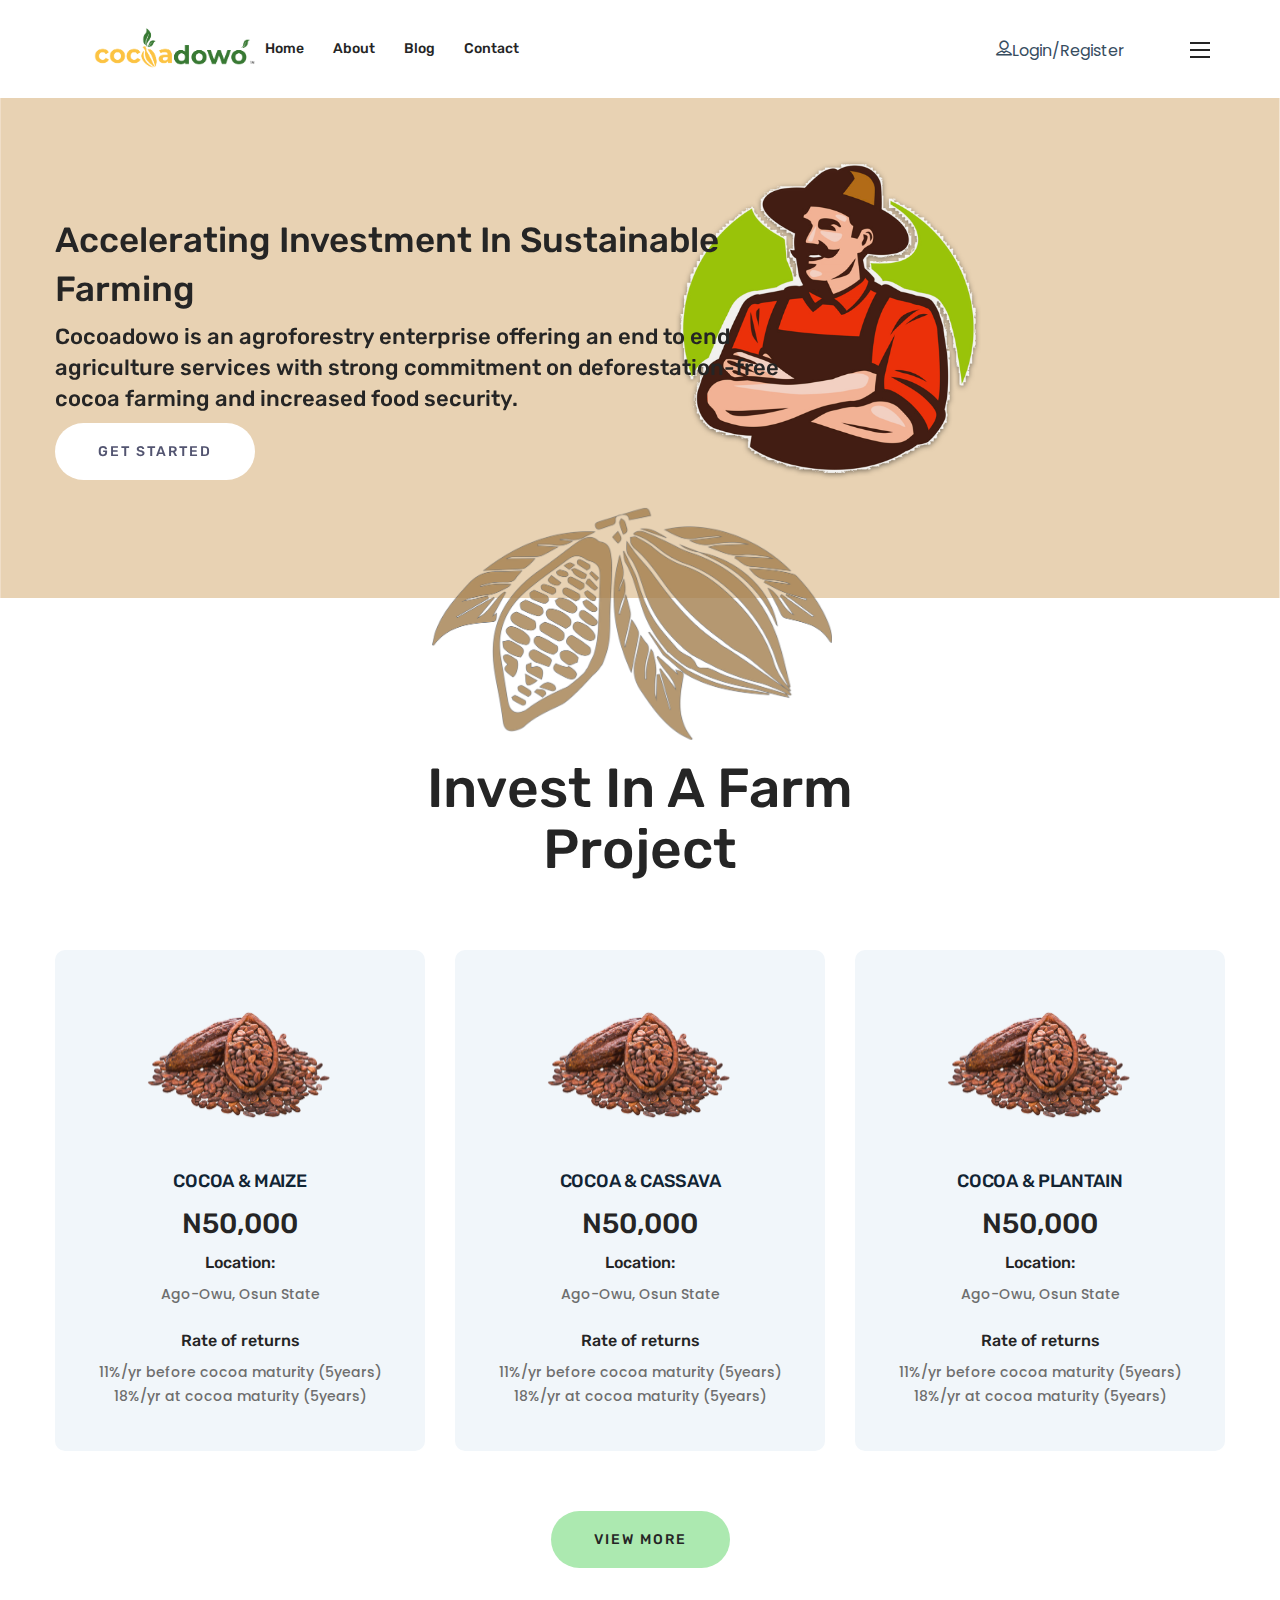
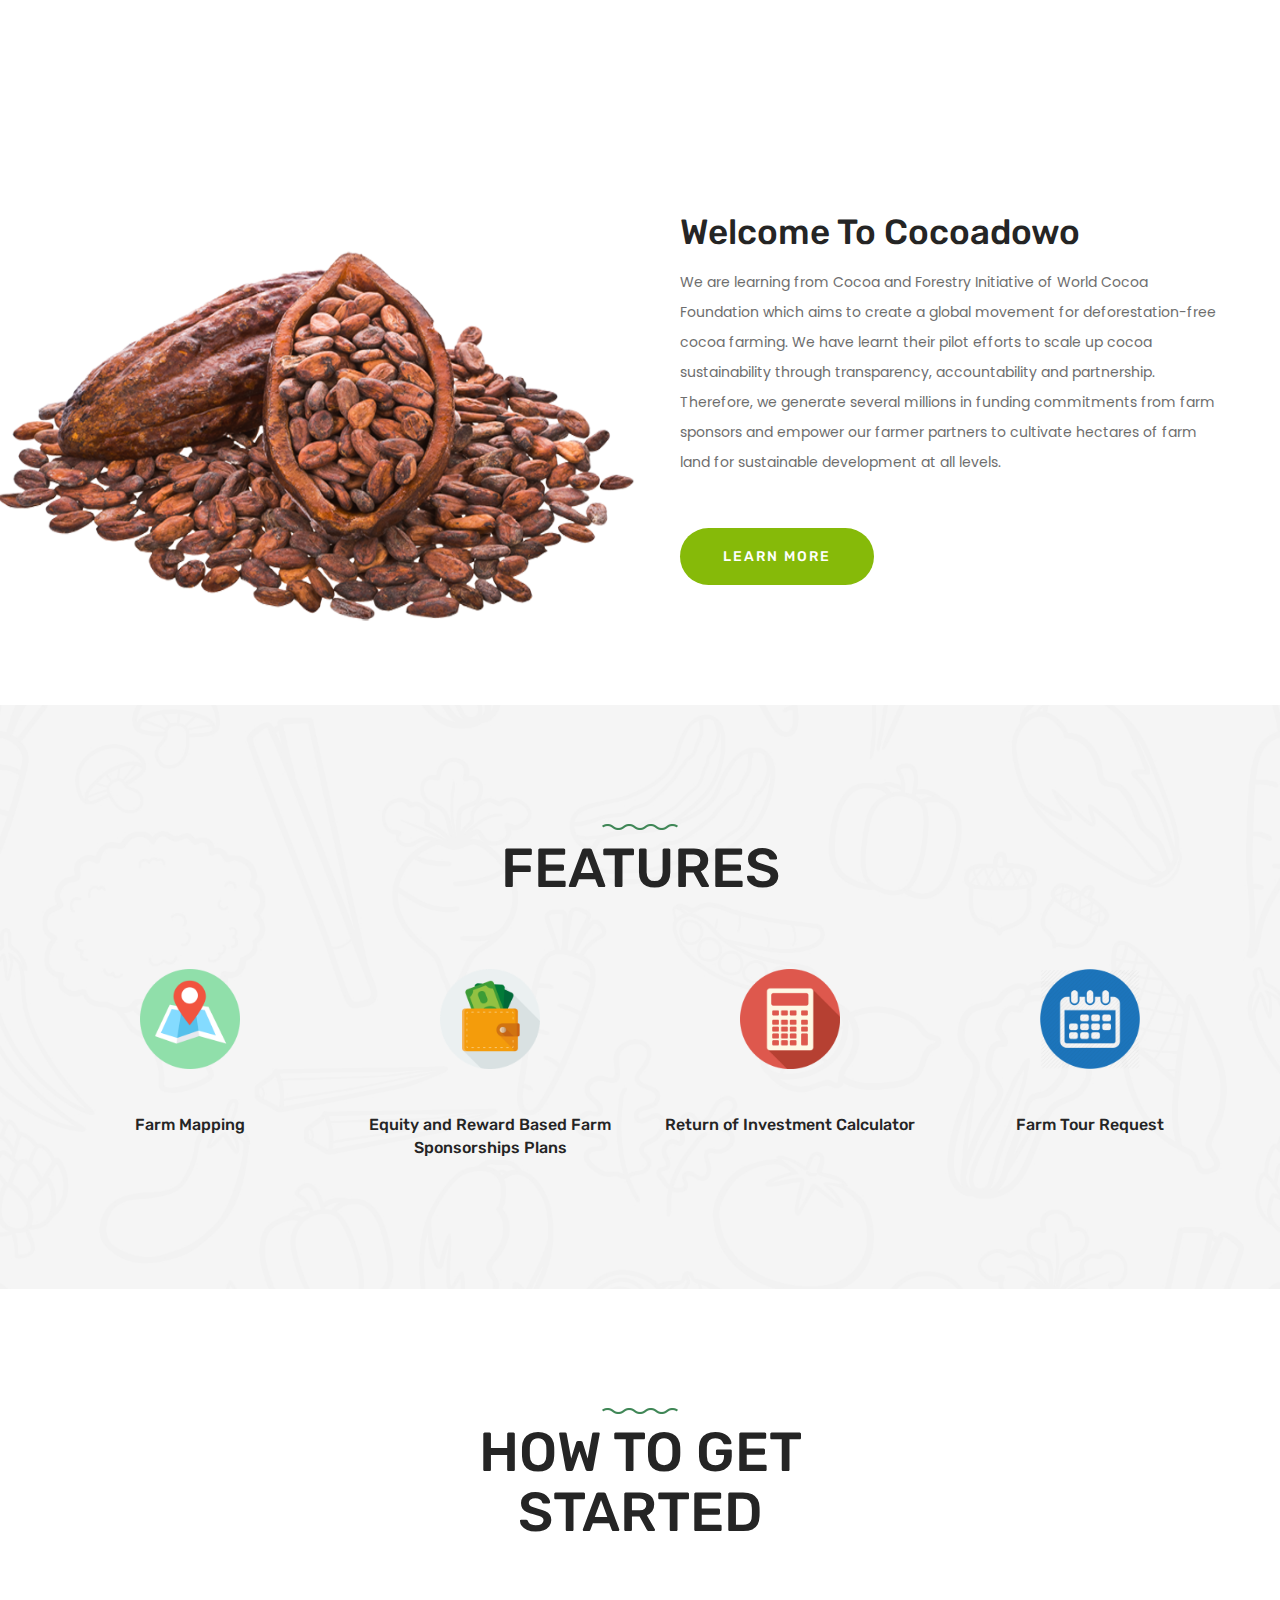
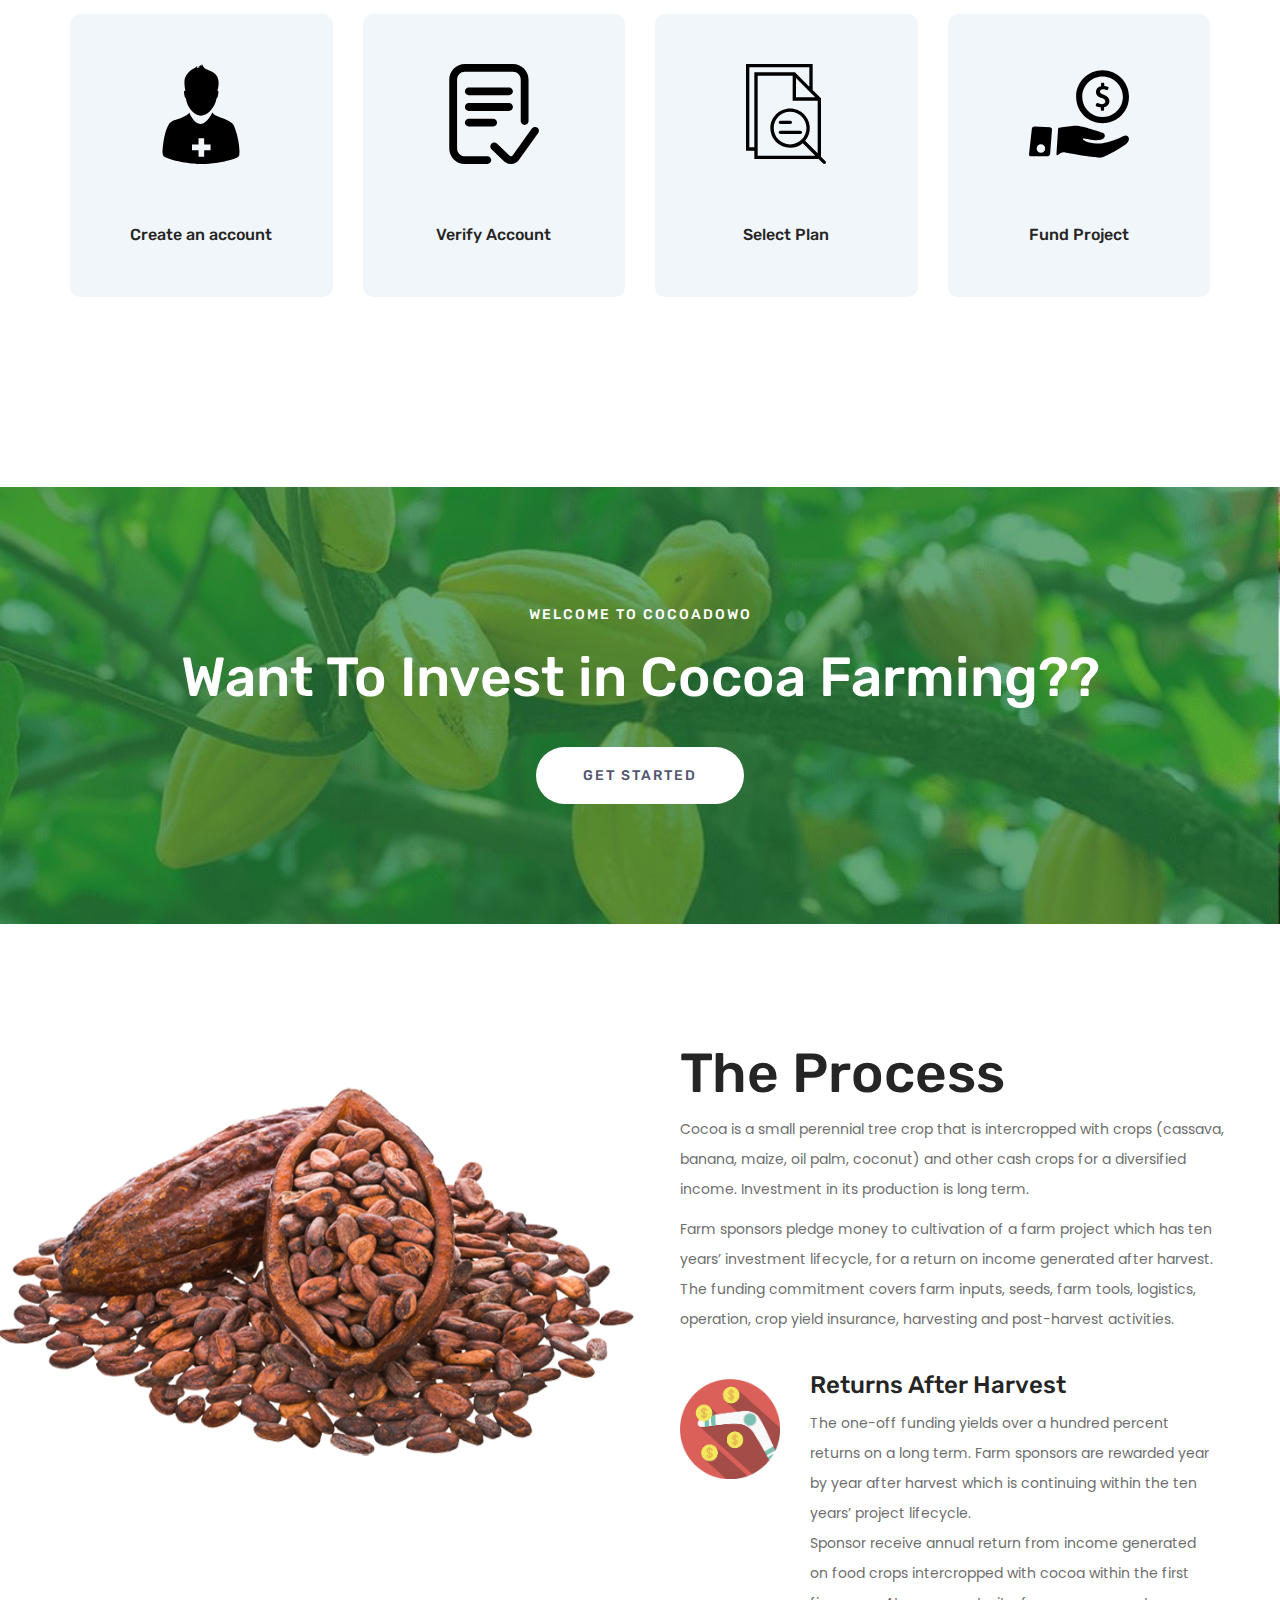
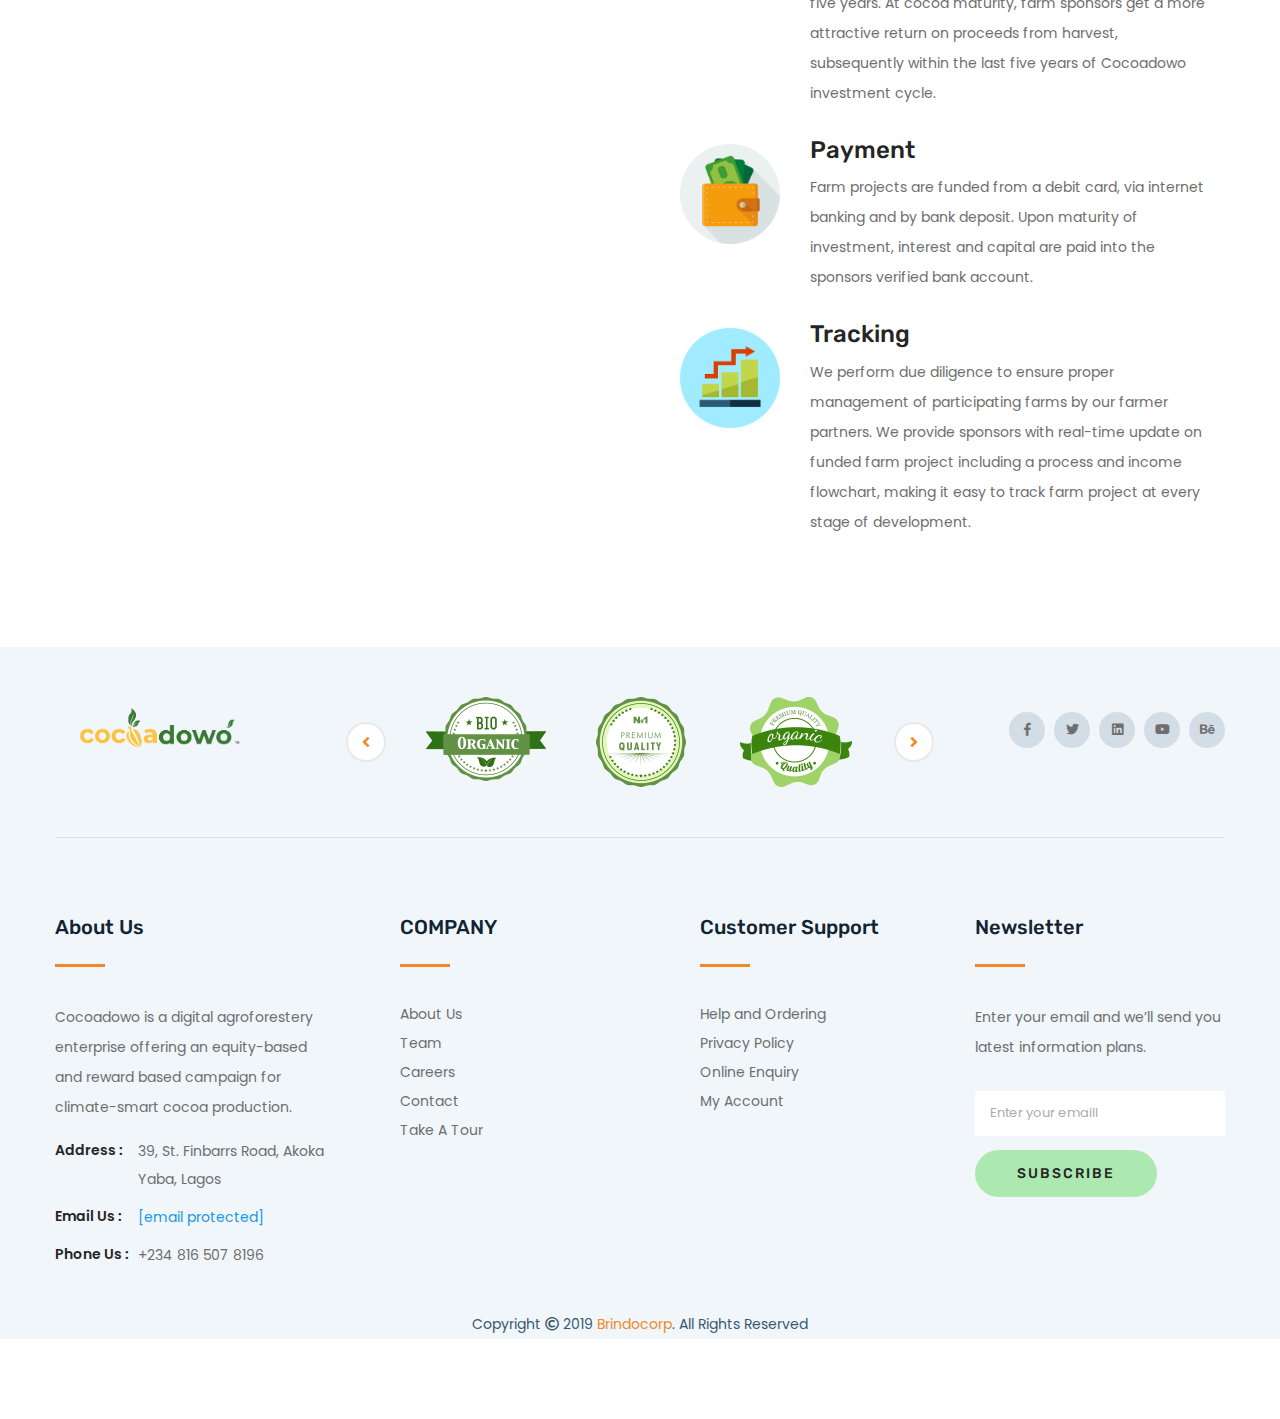
==== index.html @ a545834f "Landing Page Changes" ====
<!doctype html>
<html class="no-js" lang="en">

<head>
    <meta charset="utf-8">
    <meta http-equiv="x-ua-compatible" content="ie=edge">
    <title>Cocoadowo - World Class Digital Agroforestery Enterprise </title>
    <meta name="description" content="">
    <meta name="viewport" content="width=device-width, initial-scale=1">

    <link rel="manifest" href="site.html">
    <link rel="shortcut icon" type="image/x-icon" href="img/favicon.ico">
    <!-- Place favicon.ico in the root directory -->

    <!-- CSS here -->
    <link rel="stylesheet" href="css/bootstrap.min.css">
    <link rel="stylesheet" href="css/owl.carousel.min.css">
    <link rel="stylesheet" href="css/animate.min.css">
    <link rel="stylesheet" href="css/magnific-popup.css">
    <link rel="stylesheet" href="css/fontawesome-all.min.css">
    <link rel="stylesheet" href="css/dripicons.css">
    <link rel="stylesheet" href="css/meanmenu.css">
    <link rel="stylesheet" href="css/slick.css">
    <link rel="stylesheet" href="css/default.css">
    <link rel="stylesheet" href="css/style.css">
    <link rel="stylesheet" href="css/responsive.css">
</head>

<body>

    <!-- header-start -->
    <header>
        <div id="sticky-header" class="main-menu-area header-2-menu pl-55 pr-55">
            <div class="container-fluid">
                <div class="row">
                    <div class="col-xl-2 col-lg-2 d-flex align-items-center">
                        <div class="logo">
                            <a href="index.html"><img src="img/logo/logo.png" width="200px" alt="" /></a>
                        </div>
                    </div>
                    <div class="col-xl-6 col-lg-7">

                        <div class="main-menu">
                            <nav id="mobile-menu">
                                <ul>
                                    <li><a href="index.html">Home </a> </li>
                                    <li><a href="about.html">About</a></li>
                                    <li><a href="blog.html">Blog</a></li>
                                    <li><a href="contact.html">Contact</a></li>

                                </ul>
                            </nav>
                        </div>
                        <div class="mobile-menu"></div>
                    </div>
                    <div class="col-xl-4 col-lg-3">
                        <div class="header2-right d-none d-md-none d-lg-block">
                            <div class="menu-bar f-right info-bar text-right d-none d-md-none d-lg-block">
                                <span></span>
                                <span></span>
                                <span></span>
                            </div>


                            <div class="header-icon f-right">
                                <a href="#"><i class="fab fa-facebook-f"></i></a>
                                <a href="#"><i class="fab fa-twitter"></i></a>
                                <a href="#"><i class="fab fa-linkedin"></i></a>
                                <a href="#"><i class="fab fa-behance"></i></a>
                            </div>
                            <div class="header-right f-right d-none d-md-block">
                                <ul>
                                    <li class="unser-icon"><a href="#"><i class="dripicons-user"></i> Login/Register</a>
                                    </li>

                                </ul>
                            </div>
                        </div>
                    </div>
                </div>
            </div>
        </div>
        <div class="extra-info">
            <div class="close-icon">
                <button>
                    <i class="far fa-window-close"></i>
                </button>
            </div>
            <div class="logo-side mb-30">
                <a href="index.html">
                    <img src="img/logo/logo-white.png" width="200px" alt="" />
                </a>
            </div>
            <div class="side-info mb-30">
                <div class="contact-list mb-30">
                    <h4>Office Address</h4>
                    <p>39, St. Finbarrs Road,
                        Akoka Yaba, Lagos.</p>
                </div>
                <div class="contact-list mb-30">
                    <h4>Phone Number</h4>
                    <p>+234 816 507 8196</p>

                </div>
                <div class="contact-list mb-30">
                    <h4>Email Address</h4>
                    <p><a href="http://bdevs.net/cdn-cgi/l/email-protection" class="__cf_email__"
                            data-cfemail="b7ded9d1d8f7d2cfd6dac7dbd299d4d8da">[email&#160;protected]</a></p>
                </div>
            </div>

            <div class="social-icon-right mt-20">
                <a href="#">
                    <i class="fab fa-facebook-f"></i>
                </a>
                <a href="#">
                    <i class="fab fa-twitter"></i>
                </a>
                <a href="#">
                    <i class="fab fa-google-plus-g"></i>
                </a>
                <a href="#">
                    <i class="fab fa-instagram"></i>
                </a>
            </div>
        </div>
    </header>
    <!-- header-start -->

    <main>
        <!-- slider-start -->
        <div class="slider-area pos-relative">
            <div class="shape d-none d-xl-block">
                <div class="shape-item slider-01 bounce-animate"><img src="img/shape/shape1.png" width="400px" alt="">
                </div>
            </div>
            <div class="slider-active">
                <div class="single-slider slider-height d-flex align-items-center"
                    data-background="img/slider/slider2.png">
                    <div class="container">
                        <div class="row ">
                            <div class="col-xl-8 col-lg-8">
                                <div class="slider-content slider-text">
                                    <h2 data-animation="fadeInUp" data-delay=".3s">Accelerating Investment In Sustainable Farming
                                    </h2>
                                    <h4 data-animation="fadeInUp" data-delay=".5s">Cocoadowo is an agroforestry
                                        enterprise offering an end to end agriculture services with strong commitment on
                                        deforestation-free cocoa farming and increased food security.</h4>
                                    <a class="btn" href="#" data-animation="fadeInUp" data-delay=".7s">Get Started</a>
                                </div>
                            </div>
                        </div>
                    </div>
                </div>

            </div>
        </div>
        <!-- slider-start -->

        <!-- product-area-start -->
        <div class="product-area pos-relative pt-120 pb-120 res-pt-15">
            <div class="shape d-none d-xl-block">
                <div class="shape-item pro-01 bounce-animate"><img src="img/shape/pro1.png" alt=""></div>
                <div class="shape-item pro-02 bounce-animate"><img src="img/shape/pro2.png" alt=""></div>
                <div class="shape-item pro-03 bounce-animate"><img src="img/shape/pro3.png" alt=""></div>
                <div class="shape-item pro-04 bounce-animate"><img src="img/shape/pro4.png" alt=""></div>
            </div>
            <div class="container">
                <div class="row">
                    <div class="col-xl-6 col-lg-6 offset-lg-3 offset-xl-3">
                        <div class="section-title section-title-cap text-center mb-70">
                            <div class="section-icon section1-icon">
                                <img src="img/icon/icon8.png" alt="">
                            </div>
                            <h1>Invest In a Farm Project</h1>
                            <p></p>
                        </div>
                    </div>
                </div>
                <div class="row">
                    <div class="col-xl-4 col-lg-3 col-md-6">
                        <div class="product-wrapper text-center mb-30">
                            <div class="product-img">
                                <a href="product-single.html"><img src="img/about/1.png" width="200px" alt=""></a>
                            </div>
                            <div class="product-text">
                                <h4><a href="product-single.html">Cocoa & Maize</a></h4>

                                <div class="pro-price">
                                    <h3>N50,000</h3>
                                    <h6>Location:</h6><span>Ago-Owu, Osun State</span>
                                    <br><br>
                                    <h6>Rate of returns</h6>
                                    <span>11%/yr before cocoa maturity (5years)</span><br>
                                    <span>18%/yr at cocoa maturity (5years)</span>
                                </div>
                            </div>
                        </div>
                    </div>
                    <div class="col-xl-4 col-lg-3 col-md-6">
                        <div class="product-wrapper text-center mb-30">
                            <div class="product-img">
                                <a href="product-single.html"><img src="img/about/1.png" width="200px" alt=""></a>
                            </div>
                            <div class="product-text">
                                <h4><a href="#">Cocoa & Cassava</a></h4>

                                <div class="pro-price">
                                    <h3>N50,000</h3>
                                    <h6>Location:</h6><span>Ago-Owu, Osun State</span>
                                    <br><br>
                                    <h6>Rate of returns</h6>
                                    <span>11%/yr before cocoa maturity (5years)</span><br>
                                    <span>18%/yr at cocoa maturity (5years)</span>
                                </div>
                            </div>
                        </div>
                    </div>

                    <div class="col-xl-4 col-lg-3 col-md-6">
                        <div class="product-wrapper text-center mb-30">
                            <div class="product-img">
                                <a href="product-single.html"><img src="img/about/1.png" width="200px" alt=""></a>
                            </div>
                            <div class="product-text">
                                <h4><a href="#">Cocoa & Plantain</a></h4>

                                <div class="pro-price">
                                    <h3>N50,000</h3>
                                    <h6>Location:</h6><span>Ago-Owu, Osun State</span>
                                    <br><br>
                                    <h6>Rate of returns</h6>
                                    <span>11%/yr before cocoa maturity (5years)</span><br>
                                    <span>18%/yr at cocoa maturity (5years)</span>
                                </div>
                            </div>
                        </div>
                    </div>

                </div>
                <div class="row">
                    <div class="col-xl-12">
                        <div class="product-button product1-button mt-30 text-center">
                            <a class="btn" href="#">View more</a>
                        </div>
                    </div>
                </div>
            </div>
        </div>
        <!-- product-area-end -->

        <!-- about-us-area-start -->
        <div class="about-area pt-120 pb-80 res-pt-15">
            <div class="container">
                <div class="row">
                    <div class="col-xl-6 col-lg-6">
                        <div class="about1-img bounce-animate mb-30">
                            <img src="img/about/1.png" width="700px" alt="" />
                        </div>
                    </div>
                    <div class="col-xl-6 col-lg-6 ">
                        <div class="about-wrapper mb-30">
                            <div class="section-title section-title-cap mb-35">
                                <h2>Welcome To Cocoadowo</h2>
                                <p>We are learning from Cocoa and Forestry Initiative of World Cocoa Foundation which
                                    aims to create a global movement for deforestation-free cocoa farming. We have
                                    learnt their pilot efforts to scale up cocoa sustainability through transparency,
                                    accountability and partnership. Therefore, we generate several millions in funding
                                    commitments from farm sponsors and empower our farmer partners to cultivate hectares
                                    of farm land for sustainable development at all levels.
                                </p>
                                <a class="btn" href="#">Learn More</a>
                            </div>
                        </div>
                    </div>
                </div>
            </div>
            <!-- about-us-area-end -->

            <!-- features-area-start -->
            <div class="features-area pt-110 pb-90" style="background-image:url(img/bg/bg1.jpg)">
                <div class="container">
                    <div class="row">
                        <div class="col-xl-6 col-lg-6 offset-lg-3 offset-xl-3">
                            <div class="section-title text-center section-circle mb-70">
                                <div class="section-img">
                                    <img src="img/shape/1.png" alt="" />
                                </div>
                                <h1>Features</h1>
                                <p></p>
                            </div>
                        </div>
                    </div>
                    <div class="row">
                        <div class="col-xl-3 col-lg-3 col-md-6">
                            <div class="features-wrapper text-center mb-30">
                                <div class="features-img">
                                    <img src="img/features/1.png" width="100px" alt="" />
                                </div>
                                <div class="features-text">
                                    <h6>Farm Mapping</h6>
                                    <br />

                                </div>
                            </div>
                        </div>
                        <div class="col-xl-3 col-lg-3 col-md-6">
                            <div class="features-wrapper text-center mb-30">
                                <div class="features-img">
                                    <img src="img/features/2.png" width="100px" alt="" />
                                </div>
                                <div class="features-text">
                                    <h6>Equity and Reward Based Farm Sponsorships Plans</h6>
                                </div>
                            </div>
                        </div>
                        <div class="col-xl-3 col-lg-3 col-md-6">
                            <div class="features-wrapper text-center mb-30">
                                <div class="features-img">
                                    <img src="img/features/3.png" width="100px" alt="" />
                                </div>
                                <div class="features-text">
                                    <h6>Return of Investment Calculator</h6>

                                </div>
                            </div>
                        </div>
                        <div class="col-xl-3 col-lg-3 col-md-6">
                            <div class="features-wrapper text-center mb-30">
                                <div class="features-img">
                                    <img src="img/features/4.png" width="100px" alt="" />
                                </div>
                                <div class="features-text">
                                    <h6>Farm Tour Request</h6>
                                    <br />

                                </div>
                            </div>
                        </div>
                    </div>
                </div>
            </div>
            <!-- features-area-end -->

            <!-- How-to-area-end -->
            <div class="product-area pos-relative pt-110 pb-85 fix">

                <div class="container">
                    <div class="row">
                        <div class="col-xl-6 col-lg-6 offset-lg-3 offset-xl-3">
                            <div class="section-title text-center section-circle mb-70">
                                <div class="section-img">
                                    <img src="img/shape/1.png" alt="" />
                                </div>
                                <h1>How To Get Started</h1>
                            </div>
                        </div>
                    </div>
                    <div class="row">
                        <div class="col-xl-12">
                            <ul class="nav product-tab justify-content-center mb-75 res-mb-75" id="myTab"
                                role="tablist">
                                <div class="col-xl-3 col-lg-3 col-md-6">

                                    <div class="product-wrapper text-center mb-30">
                                        <div class="product-img">
                                            <img src="img/shape/add-user.svg" width="100px" alt="Create Account" />
                                        </div><br />
                                        <h6> Create an account</h6>
                                    </div>

                                </div>
                                <div class="col-xl-3 col-lg-3 col-md-6">

                                    <div class="product-wrapper text-center mb-30">
                                        <div class="product-img">
                                            <img src="img/shape/approval.svg" width="100px" alt="Verify Account" />
                                        </div><br />
                                        <h6> Verify Account</h6>
                                    </div>

                                </div>
                                <div class="col-xl-3 col-lg-3 col-md-6">

                                    <div class="product-wrapper text-center mb-30">
                                        <div class="product-img">
                                            <img src="img/shape/file.svg" width="100px" alt="Select Plans" />
                                        </div><br />
                                        <h6> Select Plan</h6>
                                    </div>

                                </div>
                                <div class="col-xl-3 col-lg-3 col-md-6">

                                    <div class="product-wrapper text-center mb-30">
                                        <div class="product-img">
                                            <img src="img/shape/fund.svg" width="100px" alt="Fund Project" />
                                        </div><br />
                                        <h6> Fund Project</h6>
                                    </div>

                                </div>
                            </ul>


                        </div>
                    </div>
                </div>
            </div>

            <!-- How-to-area-end -->




            <!-- service-area-start 
            <div class="service-area pt-120 pb-90" style="background-image:url(img/bg/bg6.jpg)">
                <div class="container">
                    <div class="row">
                        <div class="col-xl-6 col-lg-6 offset-lg-3 offset-xl-3">
                            <div class="section-title section-title-cap text-center mb-70">
                                <div class="section-icon">
                                    <img src="img/icon/icon2.png" alt="">
                                </div>
                                <h1>Our Service</h1>
                                <p>Lorem ipsum dolor sit amet consectetur adipisicing elit sed do eiusmotempor incididunt labore dolore magna  aliqua minim veniam</p>
                            </div>
                        </div>
                    </div>
                    <div class="row">
                        <div class="service-active owl-carousel">
                            <div class="col-xl-12">
                                <div class="service-wrapper text-center mb-30">
                                    <div class="service-img">
                                        <img src="img/icon/ser1.png" alt="">
                                        <span class="service-tag">01</span>
                                    </div>
                                    <div class="service-text">
                                        <h3>Natural Foods</h3>
                                        <p>Lorem ipsum dolor sit ameconecte ur adipisicing elit, sed do eiusmod tempor incididunt labore dolore
                                            magnad
                                        </p>
                                        <a class="btn" href="#">read more</a>
                                    </div>
                                </div>
                            </div>
                            <div class="col-xl-12">
                                <div class="service-wrapper text-center mb-30">
                                    <div class="service-img">
                                        <img src="img/icon/ser2.png" alt="">
                                        <span class="service-tag">02</span>
                                    </div>
                                    <div class="service-text">
                                        <h3>Fresh Orange</h3>
                                        <p>Lorem ipsum dolor sit ameconecte ur adipisicing elit, sed do eiusmod tempor incididunt labore dolore
                                            magnad
                                        </p>
                                        <a class="btn" href="#">read more</a>
                                    </div>
                                </div>
                            </div>
                            <div class="col-xl-12">
                                <div class="service-wrapper text-center mb-30">
                                    <div class="service-img">
                                        <img src="img/icon/ser3.png" alt="">
                                        <span class="service-tag">03</span>
                                    </div>
                                    <div class="service-text">
                                        <h3>Organic Guava</h3>
                                        <p>Lorem ipsum dolor sit ameconecte ur adipisicing elit, sed do eiusmod tempor incididunt labore dolore
                                            magnad
                                        </p>
                                        <a class="btn" href="#">read more</a>
                                    </div>
                                </div>
                            </div>
                            <div class="col-xl-12">
                                <div class="service-wrapper text-center mb-30">
                                    <div class="service-img">
                                        <img src="img/icon/ser1.png" alt="">
                                        <span class="service-tag">01</span>
                                    </div>
                                    <div class="service-text">
                                        <h3>Natural Foods</h3>
                                        <p>Lorem ipsum dolor sit ameconecte ur adipisicing elit, sed do eiusmod tempor incididunt labore dolore
                                            magnad
                                        </p>
                                        <a class="btn" href="#">read more</a>
                                    </div>
                                </div>
                            </div>
                        </div>
                    </div>
                </div>
            </div>
             service-area-end -->



            <!-- cta-area-start -->
            <div class="cta-area  pt-115 pb-120" style="background-image:url(img/bg/bg2.jpg)">
                <div class="container">
                    <div class="row">
                        <div class="col-xl-10 col-lg-10 offset-lg-1 offset-xl-1">
                            <div class="cta-wrapper text-center">
                                <div class="cta-text">
                                    <span>welcome to Cocoadowo</span>
                                    <h1>Want To Invest in Cocoa Farming??</h1>

                                    <a class="btn" href="#">Get Started</a>
                                </div>
                            </div>
                        </div>
                    </div>
                </div>
            </div>
            <!-- cta-area-end -->

            <!-- about-area-start -->
            <div class="about-area pt-120 pb-80">
                <div class="container">
                    <div class="row">
                        <div class="col-xl-6 col-lg-6">
                            <div class="about1-img bounce-animate mb-30">
                                <img src="img/choose/01.jpg" width="700px" alt="">
                            </div>
                        </div>
                        <div class="col-xl-6 col-lg-6">
                            <div class="about-wrapper mb-30">
                                <div class="section-title section-title-cap mb-35">
                                    <h1>The Process</h1>
                                    <p>Cocoa is a small perennial tree crop that is intercropped with crops (cassava,
                                        banana, maize, oil palm, coconut) and other cash crops for a diversified income.
                                        Investment in its production is long term.
                                    </p>
                                    <p>Farm sponsors pledge money to cultivation of a farm project which has ten years’
                                        investment lifecycle, for a return on income generated after harvest.
                                        <br>The funding commitment covers farm inputs, seeds, farm tools, logistics,
                                        operation, crop yield insurance, harvesting and post-harvest activities.</p>

                                </div>
                                <ul class="about-list">
                                    <li>
                                        <div class="about-icon">
                                            <img src="img/icon/1.png" width="100px" alt="" />
                                        </div>
                                        <div class="about-list-text">
                                            <h3>Returns After Harvest</h3>
                                            <p>The one-off funding yields over a hundred percent returns on a long term.
                                                Farm sponsors are rewarded year by year after harvest which is
                                                continuing within the ten years’ project lifecycle.<br>Sponsor receive
                                                annual return from income generated on food crops intercropped with
                                                cocoa within the first five years. At cocoa maturity, farm sponsors
                                                get a more attractive return on proceeds from harvest, subsequently
                                                within the last five years of Cocoadowo investment cycle.



                                            </p>
                                        </div>
                                    </li>
                                    <li>
                                        <div class="about-icon">
                                            <img src="img/icon/2.png" width="100px" alt="" />
                                        </div>
                                        <div class="about-list-text">
                                            <h3>Payment</h3>
                                            <p>Farm projects are funded from a debit card, via internet banking and by
                                                bank deposit. Upon maturity of investment, interest and capital are paid
                                                into the sponsors verified bank account.
                                            </p>
                                        </div>
                                    </li>
                                    <li>
                                        <div class="about-icon">
                                            <img src="img/icon/3.png" width="100px" alt="">
                                        </div>
                                        <div class="about-list-text">
                                            <h3>Tracking</h3>
                                            <p>We perform due diligence to ensure proper management of participating
                                                farms by our farmer partners.
                                                We provide sponsors with real-time update on funded farm project
                                                including a process and income flowchart, making it easy to track farm
                                                project at every stage of development.
                                            </p>
                                        </div>
                                    </li>
                                </ul>
                            </div>
                        </div>
                    </div>
                </div>
            </div>
            <!-- about-area-end -->

            <!-- faq-area-start 
            <div class="faq-area pt-120 pb-90">
                <div class="container">
                    <div class="row">
                        <div class="col-xl-6 col-lg-6">
                            <div class="faq-box mb-30">
                                <div class="section-title section-title-cap mb-45">
                                    <div class="section-icon section1-icon">
                                        <img src="img/icon/icon3.png" alt="">
                                    </div>
                                    <h1>Frequently Asked Questions</h1>
                                    <p>Lorem ipsum dolor sit amet consectetur adipisicing elit sed eiusmtempor incididunt ut labore et dolore magna aliqua. Ut enim ad minim</p>
                                </div>
                                <div id="accordion" class="mt-40">
                                    <div class="card">
                                        <div class="card-header" id="headingOne">
                                            <h5 class="mb-0">
                                                <a href="#" class="btn-link" data-toggle="collapse" data-target="#collapseOne"
                                                    aria-expanded="true" aria-controls="collapseOne">
                                                    Introducing Floatcom Better Alternative To Spreadsheets
                                                </a>
                                            </h5>
                                        </div>

                                        <div id="collapseOne" class="collapse show" aria-labelledby="headingOne" data-parent="#accordion">
                                            <div class="card-body">
                                                <p>Lorem ipsum dolor sit amet consectetur adipisicing elie sed eius then
                                                mod tempor incididunt ut labore et dolore magna aliqua.</p>
                                            </div>
                                        </div>
                                    </div>
                                    <div class="card">
                                        <div class="card-header" id="headingTwo">
                                            <h5 class="mb-0">
                                                <a href="#" class="btn-link collapsed" data-toggle="collapse" data-target="#collapseTwo"
                                                    aria-expanded="false" aria-controls="collapseTwo">
                                                    Powerful Image Analysis With Google Cloud Vision Python
                                                </a>
                                            </h5>
                                        </div>
                                        <div id="collapseTwo" class="collapse" aria-labelledby="headingTwo" data-parent="#accordion">
                                            <div class="card-body">
                                                <p>Lorem ipsum dolor sit amet consectetur adipisicing elie sed eius then
                                                mod tempor incididunt ut labore et dolore magna aliqua.</p>
                                            </div>
                                        </div>
                                    </div>
                                    <div class="card">
                                        <div class="card-header" id="headingThree">
                                            <h5 class="mb-0">
                                                <a href="#" class="btn-link collapsed" data-toggle="collapse" data-target="#collapseThree"
                                                    aria-expanded="false" aria-controls="collapseThree">
                                                Multiplayer Text Adventure Engine In Node
                                                </a>
                                            </h5>
                                        </div>
                                        <div id="collapseThree" class="collapse" aria-labelledby="headingThree" data-parent="#accordion">
                                            <div class="card-body">
                                                <p>Lorem ipsum dolor sit amet consectetur adipisicing elie sed eius then
                                                mod tempor incididunt ut labore et dolore magna aliqua.</p>
                                            </div>
                                        </div>
                                    </div>
                                    <div class="card">
                                        <div class="card-header" id="headingFour">
                                            <h5 class="mb-0">
                                                <a href="#" class="btn-link collapsed" data-toggle="collapse" data-target="#collapseFour"
                                                    aria-expanded="false" aria-controls="collapseFour">
                                                    How To Convert An Infographic Into Gifographic Photoshop
                                                </a>
                                            </h5>
                                        </div>
                                        <div id="collapseFour" class="collapse" aria-labelledby="headingFour" data-parent="#accordion">
                                            <div class="card-body">
                                                <p>Lorem ipsum dolor sit amet consectetur adipisicing elie sed eius then
                                                mod tempor incididunt ut labore et dolore magna aliqua.</p>
                                            </div>
                                        </div>
                                    </div>
                                </div>
                            </div>
                        </div>
                        <div class="col-xl-6 col-lg-6">
                            <div class="faq-img mb-30">
                                <img class="bounce-animate" src="img/bg/bg3.png" alt="">
                            </div>
                        </div>
                    </div>
                </div>
            </div>
            faq-area-end -->

            <!-- deal-area-start
            <div class="deal-area pt-120 pb-90" style="background-image:url(img/bg/bg8.jpg)">
                <div class="container">
                    <div class="row">
                        <div class="col-lg-6 col-lg-6">
                            <div class="deal-img bounce-animate mb-30">
                                <img src="img/bg/deal.png" alt="">
                            </div>
                        </div>
                        <div class="col-xl-5 col-lg-6">
                            <div class="deal-wrapper mb-30">
                                <div class="section-title section-title-cap mb-45">
                                    <h1>Deal Of The Day</h1>
                                    <p>Lorem ipsum dolor sit amet, consectetur adipisicing elit, sed do eiusmod tempor incididunt labore et dolore magna laudantium totam rem aperiam eaque ipsa quae inventorec.</p>
                                </div>
                                <div class="deal-count">
                                    <div class="deal-time" data-countdown="2019/6/01"></div>
                                </div>
                                <div class="deal-button">
                                    <a class="btn" href="#">Shop now</a>
                                </div>
                            </div>
                        </div>
                    </div>
                </div>
            </div>
             deal-area-end -->

            <!-- team-area-start 
            <div class="team-area pos-relative pt-120 pb-120">
                <div class="shape d-none d-xl-block">
                    <div class="shape-item team-01"><img src="img/shape/te1.png" alt=""></div>
                    <div class="shape-item team-02"><img src="img/shape/te2.png" alt=""></div>
                    <div class="shape-item team-03"><img src="img/shape/te3.png" alt=""></div>
                    <div class="shape-item team-04"><img src="img/shape/te4.png" alt=""></div>
                </div>
                <div class="container">
                    <div class="row">
                        <div class="col-xl-6 col-lg-6 offset-lg-3 offset-xl-3">
                            <div class="section-title section-title-cap text-center mb-70">
                                <div class="section-icon section1-icon">
                                    <img src="img/icon/icon5.png" alt="">
                                </div>
                                <h1>Our Farmers</h1>
                                <p>Lorem ipsum dolor sit amet consectetur adipisicing elit sed do eiusmotempor incididunt labore dolore
                                    magna aliqua minim veniam</p>
                            </div>
                        </div>
                    </div>
                    <div class="row">
                        <div class="col-xl-3 col-lg-3 col-md-6">
                            <div class="team-wrapper single-team mb-30">
                                <div class="team-img">
                                    <img src="img/team/team1.jpg" alt="">
                                    <div class="team-text">
                                        <h4>Morris V. Vasquez</h4>
                                        <span>Organic Farmers</span>
                                        <div class="team-social-icon">
                                            <a href="#"><i class="fab fa-facebook-f"></i></a>
                                            <a href="#"><i class="fab fa-twitter"></i></a>
                                            <a href="#"><i class="fab fa-linkedin-in"></i></a>
                                            <a href="#"><i class="fab fa-youtube"></i></a>
                                            <a href="#"><i class="fab fa-behance"></i></a>
                                        </div>
                                    </div>
                                </div>
                            </div>
                        </div>
                        <div class="col-xl-3 col-lg-3 col-md-6">
                            <div class="team-wrapper single-team mb-30">
                                <div class="team-img">
                                    <img src="img/team/team2.jpg" alt="">
                                    <div class="team-text">
                                        <h4>Morris V. Vasquez</h4>
                                        <span>Organic Farmers</span>
                                        <div class="team-social-icon">
                                            <a href="#"><i class="fab fa-facebook-f"></i></a>
                                            <a href="#"><i class="fab fa-twitter"></i></a>
                                            <a href="#"><i class="fab fa-linkedin-in"></i></a>
                                            <a href="#"><i class="fab fa-youtube"></i></a>
                                            <a href="#"><i class="fab fa-behance"></i></a>
                                        </div>
                                    </div>
                                </div>
                            </div>
                        </div>
                        <div class="col-xl-3 col-lg-3 col-md-6">
                            <div class="team-wrapper single-team mb-30">
                                <div class="team-img">
                                    <img src="img/team/team3.jpg" alt="">
                                    <div class="team-text">
                                        <h4>Morris V. Vasquez</h4>
                                        <span>Organic Farmers</span>
                                        <div class="team-social-icon">
                                            <a href="#"><i class="fab fa-facebook-f"></i></a>
                                            <a href="#"><i class="fab fa-twitter"></i></a>
                                            <a href="#"><i class="fab fa-linkedin-in"></i></a>
                                            <a href="#"><i class="fab fa-youtube"></i></a>
                                            <a href="#"><i class="fab fa-behance"></i></a>
                                        </div>
                                    </div>
                                </div>
                            </div>
                        </div>
                        <div class="col-xl-3 col-lg-3 col-md-6">
                            <div class="team-wrapper single-team mb-30">
                                <div class="team-img">
                                    <img src="img/team/team4.jpg" alt="">
                                    <div class="team-text">
                                        <h4>Morris V. Vasquez</h4>
                                        <span>Organic Farmers</span>
                                        <div class="team-social-icon">
                                            <a href="#"><i class="fab fa-facebook-f"></i></a>
                                            <a href="#"><i class="fab fa-twitter"></i></a>
                                            <a href="#"><i class="fab fa-linkedin-in"></i></a>
                                            <a href="#"><i class="fab fa-youtube"></i></a>
                                            <a href="#"><i class="fab fa-behance"></i></a>
                                        </div>
                                    </div>
                                </div>
                            </div>
                        </div>
                    </div>
                    <div class="row">
                        <div class="col-xl-12">
                            <div class="team-button mt-30 text-center">
                                <a class="btn" href="#">See all farmers</a>
                            </div>
                        </div>
                    </div>
                </div>
            </div>
            team-area-end -->

            <!-- testimonial-area-start
            <div class="testimonial-area client-area pt-120 pb-200" style="background-image:url(img/bg/bg9.jpg)">
                <div class="container">
                    <div class="row">
                        <div class="col-xl-6 col-lg-6 offset-lg-3 offset-xl-3">
                            <div class="section-title section-title-cap text-center mb-70">
                                <div class="section-icon section1-icon">
                                    <img src="img/icon/icon6.png" alt="">
                                </div>
                                <h1>client’s say</h1>
                                <p>Lorem ipsum dolor sit amet consectetur adipisicing elit sed do eiusmotempor incididunt labore dolore magna aliqua minim veniam</p>
                            </div>
                        </div>
                    </div>
                    <div class="row">
                       <div class="client-active owl-carousel">
                            <div class="col-xl-12">
                                <div class="client-wrapper text-center">
                                    <div class="client-text">
                                        <p>Lorem ipsum dolor sit amet consectetur adipisicing elit sed do eiusmod tempor incididunt ut labore et
                                            dolore magna aliqua. Uts enim ad minim veniam quis see nostrudexercitatiac.</p>
                                        <h4>Johnny J. Stewart</h4>
                                        <span>Web Designer</span>
                                    </div>
                                </div>
                            </div>
                            <div class="col-xl-12">
                                <div class="client-wrapper text-center">
                                    <div class="client-text">
                                        <p>Lorem ipsum dolor sit amet consectetur adipisicing elit sed do eiusmod tempor incididunt ut labore et
                                            dolore magna aliqua. Uts enim ad minim veniam quis see nostrudexercitatiac.</p>
                                        <h4>Mrs Jerrye Sonik</h4>
                                        <span>Developer</span>
                                    </div>
                                </div>
                            </div>
                            <div class="col-xl-12">
                                <div class="client-wrapper text-center">
                                    <div class="client-text">
                                        <p>Lorem ipsum dolor sit amet consectetur adipisicing elit sed do eiusmod tempor incididunt ut labore et
                                            dolore magna aliqua. Uts enim ad minim veniam quis see nostrudexercitatiac.</p>
                                        <h4>Dr.Frank Harisk</h4>
                                        <span>Founder</span>
                                    </div>
                                </div>
                            </div>
                            <div class="col-xl-12">
                                <div class="client-wrapper text-center">
                                    <div class="client-text">
                                        <p>Lorem ipsum dolor sit amet consectetur adipisicing elit sed do eiusmod tempor incididunt ut labore et
                                            dolore magna aliqua. Uts enim ad minim veniam quis see nostrudexercitatiac.</p>
                                        <h4>Johnny J. Stewart</h4>
                                        <span>Web Designer</span>
                                    </div>
                                </div>
                            </div>
                            <div class="col-xl-12">
                                <div class="client-wrapper text-center">
                                    <div class="client-text">
                                        <p>Lorem ipsum dolor sit amet consectetur adipisicing elit sed do eiusmod tempor incididunt ut labore et
                                            dolore magna aliqua. Uts enim ad minim veniam quis see nostrudexercitatiac.</p>
                                        <h4>Mrs Jerrye Sonik</h4>
                                        <span>Developer</span>
                                    </div>
                                </div>
                            </div>
                            <div class="col-xl-12">
                                <div class="client-wrapper text-center">
                                    <div class="client-text">
                                        <p>Lorem ipsum dolor sit amet consectetur adipisicing elit sed do eiusmod tempor incididunt ut labore et
                                            dolore magna aliqua. Uts enim ad minim veniam quis see nostrudexercitatiac.</p>
                                        <h4>Dr.Frank Harisk</h4>
                                        <span>Founder</span>
                                    </div>
                                </div>
                            </div>
                            <div class="col-xl-12">
                                <div class="client-wrapper text-center">
                                    <div class="client-text">
                                        <p>Lorem ipsum dolor sit amet consectetur adipisicing elit sed do eiusmod tempor incididunt ut labore et
                                            dolore magna aliqua. Uts enim ad minim veniam quis see nostrudexercitatiac.</p>
                                        <h4>Johnny J. Stewart</h4>
                                        <span>Web Designer</span>
                                    </div>
                                </div>
                            </div>
                            <div class="col-xl-12">
                                <div class="client-wrapper text-center">
                                    <div class="client-text">
                                        <p>Lorem ipsum dolor sit amet consectetur adipisicing elit sed do eiusmod tempor incididunt ut labore et
                                            dolore magna aliqua. Uts enim ad minim veniam quis see nostrudexercitatiac.</p>
                                        <h4>Mrs Jerrye Sonik</h4>
                                        <span>Developer</span>
                                    </div>
                                </div>
                            </div>
                            <div class="col-xl-12">
                                <div class="client-wrapper text-center">
                                    <div class="client-text">
                                        <p>Lorem ipsum dolor sit amet consectetur adipisicing elit sed do eiusmod tempor incididunt ut labore et
                                            dolore magna aliqua. Uts enim ad minim veniam quis see nostrudexercitatiac.</p>
                                        <h4>Dr.Frank Harisk</h4>
                                        <span>Founder</span>
                                    </div>
                                </div>
                            </div>
                            <div class="col-xl-12">
                                <div class="client-wrapper text-center">
                                    <div class="client-text">
                                        <p>Lorem ipsum dolor sit amet consectetur adipisicing elit sed do eiusmod tempor incididunt ut labore et
                                            dolore magna aliqua. Uts enim ad minim veniam quis see nostrudexercitatiac.</p>
                                        <h4>Johnny J. Stewart</h4>
                                        <span>Web Designer</span>
                                    </div>
                                </div>
                            </div>
                            <div class="col-xl-12">
                                <div class="client-wrapper text-center">
                                    <div class="client-text">
                                        <p>Lorem ipsum dolor sit amet consectetur adipisicing elit sed do eiusmod tempor incididunt ut labore et
                                            dolore magna aliqua. Uts enim ad minim veniam quis see nostrudexercitatiac.</p>
                                        <h4>Mrs Jerrye Sonik</h4>
                                        <span>Developer</span>
                                    </div>
                                </div>
                            </div>
                            <div class="col-xl-12">
                                <div class="client-wrapper text-center">
                                    <div class="client-text">
                                        <p>Lorem ipsum dolor sit amet consectetur adipisicing elit sed do eiusmod tempor incididunt ut labore et
                                            dolore magna aliqua. Uts enim ad minim veniam quis see nostrudexercitatiac.</p>
                                        <h4>Dr.Frank Harisk</h4>
                                        <span>Founder</span>
                                    </div>
                                </div>
                            </div>
                          </div>
                     </div>
                 </div>
            </div>
             testimonial-area-end -->

            <!-- blog-area-start
            <div class="blog-area  pt-120 pb-90" style="background-image:url(img/bg/bg10.jpg)">
                <div class="container">
                    <div class="row">
                        <div class="col-xl-6 col-lg-6 offset-lg-3 offset-xl-3">
                            <div class="section-title section-title-cap text-center mb-65">
                                <div class="section-icon section1-icon">
                                    <img src="img/icon/icon7.png" alt="">
                                </div>
                                <h1>articles & tips</h1>
                                <p>Lorem ipsum dolor sit amet consectetur adipisicing elit sed do eiusmotempor incididunt labore dolore magna aliqua minim veniam</p>
                            </div>
                        </div>
                    </div>
                    <div class="row">
                        <div class="col-xl-6 col-lg-6 mb-30">
                            <div class="blog-bg">
                                <div class="row">
                                    <div class="col-xl-6 col-lg-12 col-md-6">
                                        <div class="blog-img">
                                            <a href="blog-details.html"><img src="img/blog/blog-4.jpg" alt=""></a>
                                        </div>
                                    </div>
                                    <div class="col-xl-6 col-lg-12  col-md-6">
                                        <div class="blog-text">
                                            <div class="blog-meta">
                                                <span> <i class="dripicons-calendar"></i> 05 Feb 2019</span>
                                                <span> <i class="dripicons-heart"></i> Comments (03)</span>
                                            </div>
                                            <h4><a href="blog-details.html">Monthly Web Was WebP State Low.</a></h4>
                                            <p>Lorem ipsum dolor consectetur adipisicing elit sed do eiusmo we
                                            tempor incididunt labore</p>
                                            <a class="btn" href="blog-details.html">Read More</a>
                                        </div>
                                    </div>
                                </div>
                            </div>
                        </div>
                        <div class="col-xl-6 col-lg-6 mb-30">
                            <div class="blog-bg">
                                <div class="row">
                                    <div class="col-xl-6 col-lg-12 col-md-6">
                                        <div class="blog-img">
                                            <a href="blog-details.html"><img src="img/blog/blog-5.jpg" alt=""></a>
                                        </div>
                                    </div>
                                    <div class="col-xl-6 col-lg-12 col-md-6">
                                        <div class="blog-text">
                                            <div class="blog-meta">
                                                <span> <i class="dripicons-calendar"></i> 05 Feb 2019</span>
                                                <span> <i class="dripicons-heart"></i> Comments (03)</span>
                                            </div>
                                            <h4><a href="blog-details.html">Monthly Web Was WebP State Low.</a></h4>
                                            <p>Lorem ipsum dolor consectetur adipisicing elit sed do eiusmo we
                                            tempor incididunt labore</p>
                                            <a class="btn" href="blog-details.html">Read More</a>
                                        </div>
                                    </div>
                                </div>
                            </div>
                        </div>
                    </div>
                </div>
            </div>
             blog-area-end -->

            <!-- brand-area-satrt -->
            <div class="brand-area pt-50 grey1-bg">
                <div class="container">
                    <div class="brand-bg pb-50">
                        <div class="row">
                            <div class="col-xl-3 col-lg-3 col-md-3">
                                <div class="bottom-logo">
                                    <a href="index.html"><img src="img/logo/logo.png" width="200px" alt=""></a>
                                </div>
                            </div>
                            <div class="col-xl-6 col-lg-5 col-md-4">
                                <div class="brand-wrapper">
                                    <div class="brand-active owl-carousel">
                                        <div class="brand-img text-center">
                                            <img src="img/brand/1.png" alt="" />
                                        </div>
                                        <div class="brand-img text-center">
                                            <img src="img/brand/2.png" alt="" />
                                        </div>
                                        <div class="brand-img text-center">
                                            <img src="img/brand/4.png" alt="" />
                                        </div>
                                        <div class="brand-img text-center">
                                            <img src="img/brand/5.png" alt="" />
                                        </div>
                                        <div class="brand-img text-center">
                                            <img src="img/brand/1.png" alt="" />
                                        </div>
                                    </div>
                                </div>
                            </div>
                            <div class="col-xl-3 col-lg-4 col-md-5">
                                <div class="bottom-social-icon text-md-right">
                                    <a href="#"><i class="fab fa-facebook-f"></i></a>
                                    <a href="#"><i class="fab fa-twitter"></i></a>
                                    <a href="#"><i class="fab fa-linkedin"></i></a>
                                    <a href="#"><i class="fab fa-youtube"></i></a>
                                    <a href="#"><i class="fab fa-behance"></i></a>
                                </div>
                            </div>
                        </div>
                    </div>
                </div>
            </div>
            <!-- brand-area-end -->

            <!-- footer-area-start -->
            <footer>
                <div class="footer-area footer1 grey1-bg pt-75">
                    <div class="container">
                        <div class="row">
                            <div class="col-xl-3 col-lg-3 col-md-6">
                                <div class="footer-wrapper mb-30">
                                    <div class="footer-title">
                                        <h4>About Us</h4>
                                    </div>
                                    <div class="footer2-text">
                                        <p>Cocoadowo is a digital agroforestery enterprise offering an equity-based and
                                            reward based campaign for climate-smart cocoa production.</p>
                                    </div>
                                    <ul class="footer-address">
                                        <li>
                                            <strong>Address :</strong>
                                            <p>39, St. Finbarrs Road, Akoka Yaba, Lagos</p>
                                        </li>
                                        <li>
                                            <strong>Email Us :</strong>
                                            <p><a href="http://bdevs.net/cdn-cgi/l/email-protection"
                                                    class="__cf_email__"
                                                    data-cfemail="6c1f191c1c031e182c0b010d0500420f0301">[email&#160;protected]</a>
                                            </p>
                                        </li>
                                        <li>
                                            <strong>Phone Us :</strong>
                                            <p>+234 816 507 8196</p>
                                        </li>
                                    </ul>
                                </div>
                            </div>
                            <div class="col-xl-3 col-lg-3 col-md-6">
                                <div class="footer-wrapper pl-45 mb-30">
                                    <div class="footer-title">
                                        <h4>COMPANY</h4>

                                    </div>
                                    <ul class="fotter-menu">
                                        <li><a href="#">About Us</a></li>
                                        <li><a href="#">Team</a></li>
                                        <li><a href="#">Careers</a></li>
                                        <li><a href="#">Contact</a></li>
                                        <li><a href="#">Take A Tour</a></li>
                                    </ul>
                                </div>
                            </div>
                            <div class="col-xl-3 col-lg-3 col-md-6">
                                <div class="footer-wrapper pl-45 mb-30">
                                    <div class="footer-title">
                                        <h4>Customer Support</h4>
                                    </div>
                                    <ul class="fotter-menu">
                                        <li><a href="#">Help and Ordering</a></li>
                                        <li><a href="#">Privacy Policy</a></li>
                                        <li><a href="#">Online Enquiry</a></li>
                                        <li><a href="#">My Account</a></li>
                                    </ul>
                                </div>
                            </div>

                            <div class="col-xl-3 col-lg-3 col-md-6">
                                <div class="footer-wrapper pl-20 mb-30">
                                    <div class="footer-title">
                                        <h4>Newsletter</h4>
                                    </div>
                                    <div class="footer-content">
                                        <p>Enter your email and we’ll send you latest information plans.</p>
                                    </div>
                                    <div class="subscribes-form">
                                        <form action="#">
                                            <input placeholder="Enter your emaill " type="email">
                                            <button class="btn">Subscribe</button>
                                        </form>
                                    </div>
                                </div>
                            </div>
                        </div>
                        <div class="footer-bottom-area">
                            <div class="row">
                                <div class="col-xl-12">
                                    <div class="copyright text-center">
                                        <p>Copyright <i class="far fa-copyright"></i> 2019 <a href="#">Brindocorp</a>.
                                            All Rights Reserved</p>
                                    </div>
                                </div>
                            </div>
                        </div>
                    </div>
                </div>
            </footer>
            <!-- footer-area-end -->








    </main>


















    <!-- JS here -->
    <script data-cfasync="false" src="../../cdn-cgi/scripts/5c5dd728/cloudflare-static/email-decode.min.js"></script>
    <script src="js/vendor/modernizr-3.5.0.min.js"></script>
    <script src="js/vendor/jquery-1.12.4.min.js"></script>
    <script src="js/popper.min.js"></script>
    <script src="js/bootstrap.min.js"></script>
    <script src="js/jquery.counterup.min.js"></script>
    <script src="js/jquery.countdown.min.js"></script>
    <script src="js/waypoints.min.js"></script>
    <script src="js/owl.carousel.min.js"></script>
    <script src="js/isotope.pkgd.min.js"></script>
    <script src="js/slick.min.js"></script>
    <script src="js/jquery.meanmenu.min.js"></script>
    <script src="js/ajax-form.js"></script>
    <script src="js/wow.min.js"></script>
    <script src="js/jquery.scrollUp.min.js"></script>
    <script src="js/imagesloaded.pkgd.min.js"></script>
    <script src="js/jquery.magnific-popup.min.js"></script>
    <script src="js/plugins.js"></script>
    <script src="js/main.js"></script>
</body>

</html>
---- css/dripicons.css ----
@charset "UTF-8";

@font-face {
  font-family: "dripicons-v2";
  src:url("../fonts/dripicons-v2.eot");
  src:url("../fonts/dripicons-v2d41d.eot?#iefix") format("embedded-opentype"),
    url("../fonts/dripicons-v2.woff") format("woff"),
    url("../fonts/dripicons-v2.html") format("truetype"),
    url("../fonts/dripicons-v2.svg#dripicons-v2") format("svg");
  font-weight: normal;
  font-style: normal;

}

[data-icon]:before {
  font-family: "dripicons-v2" !important;
  content: attr(data-icon);
  font-style: normal !important;
  font-weight: normal !important;
  font-variant: normal !important;
  text-transform: none !important;
  speak: none;
  line-height: 1;
  -webkit-font-smoothing: antialiased;
  -moz-osx-font-smoothing: grayscale;
}

[class^="dripicons-"]:before,
[class*=" dripicons-"]:before {
  font-family: "dripicons-v2" !important;
  font-style: normal !important;
  font-weight: normal !important;
  font-variant: normal !important;
  text-transform: none !important;
  speak: none;
  line-height: 1;
  -webkit-font-smoothing: antialiased;
  -moz-osx-font-smoothing: grayscale;
}

.dripicons-alarm:before {
  content: "\61";
}
.dripicons-align-center:before {
  content: "\62";
}
.dripicons-align-justify:before {
  content: "\63";
}
.dripicons-align-left:before {
  content: "\64";
}
.dripicons-align-right:before {
  content: "\65";
}
.dripicons-anchor:before {
  content: "\66";
}
.dripicons-archive:before {
  content: "\67";
}
.dripicons-arrow-down:before {
  content: "\68";
}
.dripicons-arrow-left:before {
  content: "\69";
}
.dripicons-arrow-right:before {
  content: "\6a";
}
.dripicons-arrow-thin-down:before {
  content: "\6b";
}
.dripicons-arrow-thin-left:before {
  content: "\6c";
}
.dripicons-arrow-thin-right:before {
  content: "\6d";
}
.dripicons-arrow-thin-up:before {
  content: "\6e";
}
.dripicons-arrow-up:before {
  content: "\6f";
}
.dripicons-article:before {
  content: "\70";
}
.dripicons-backspace:before {
  content: "\71";
}
.dripicons-basket:before {
  content: "\72";
}
.dripicons-basketball:before {
  content: "\73";
}
.dripicons-battery-empty:before {
  content: "\74";
}
.dripicons-battery-full:before {
  content: "\75";
}
.dripicons-battery-low:before {
  content: "\76";
}
.dripicons-battery-medium:before {
  content: "\77";
}
.dripicons-bell:before {
  content: "\78";
}
.dripicons-blog:before {
  content: "\79";
}
.dripicons-bluetooth:before {
  content: "\7a";
}
.dripicons-bold:before {
  content: "\41";
}
.dripicons-bookmark:before {
  content: "\42";
}
.dripicons-bookmarks:before {
  content: "\43";
}
.dripicons-box:before {
  content: "\44";
}
.dripicons-briefcase:before {
  content: "\45";
}
.dripicons-brightness-low:before {
  content: "\46";
}
.dripicons-brightness-max:before {
  content: "\47";
}
.dripicons-brightness-medium:before {
  content: "\48";
}
.dripicons-broadcast:before {
  content: "\49";
}
.dripicons-browser:before {
  content: "\4a";
}
.dripicons-browser-upload:before {
  content: "\4b";
}
.dripicons-brush:before {
  content: "\4c";
}
.dripicons-calendar:before {
  content: "\4d";
}
.dripicons-camcorder:before {
  content: "\4e";
}
.dripicons-camera:before {
  content: "\4f";
}
.dripicons-card:before {
  content: "\50";
}
.dripicons-cart:before {
  content: "\51";
}
.dripicons-checklist:before {
  content: "\52";
}
.dripicons-checkmark:before {
  content: "\53";
}
.dripicons-chevron-down:before {
  content: "\54";
}
.dripicons-chevron-left:before {
  content: "\55";
}
.dripicons-chevron-right:before {
  content: "\56";
}
.dripicons-chevron-up:before {
  content: "\57";
}
.dripicons-clipboard:before {
  content: "\58";
}
.dripicons-clock:before {
  content: "\59";
}
.dripicons-clockwise:before {
  content: "\5a";
}
.dripicons-cloud:before {
  content: "\30";
}
.dripicons-cloud-download:before {
  content: "\31";
}
.dripicons-cloud-upload:before {
  content: "\32";
}
.dripicons-code:before {
  content: "\33";
}
.dripicons-contract:before {
  content: "\34";
}
.dripicons-contract-2:before {
  content: "\35";
}
.dripicons-conversation:before {
  content: "\36";
}
.dripicons-copy:before {
  content: "\37";
}
.dripicons-crop:before {
  content: "\38";
}
.dripicons-cross:before {
  content: "\39";
}
.dripicons-crosshair:before {
  content: "\21";
}
.dripicons-cutlery:before {
  content: "\22";
}
.dripicons-device-desktop:before {
  content: "\23";
}
.dripicons-device-mobile:before {
  content: "\24";
}
.dripicons-device-tablet:before {
  content: "\25";
}
.dripicons-direction:before {
  content: "\26";
}
.dripicons-disc:before {
  content: "\27";
}
.dripicons-document:before {
  content: "\28";
}
.dripicons-document-delete:before {
  content: "\29";
}
.dripicons-document-edit:before {
  content: "\2a";
}
.dripicons-document-new:before {
  content: "\2b";
}
.dripicons-document-remove:before {
  content: "\2c";
}
.dripicons-dot:before {
  content: "\2d";
}
.dripicons-dots-2:before {
  content: "\2e";
}
.dripicons-dots-3:before {
  content: "\2f";
}
.dripicons-download:before {
  content: "\3a";
}
.dripicons-duplicate:before {
  content: "\3b";
}
.dripicons-enter:before {
  content: "\3c";
}
.dripicons-exit:before {
  content: "\3d";
}
.dripicons-expand:before {
  content: "\3e";
}
.dripicons-expand-2:before {
  content: "\3f";
}
.dripicons-experiment:before {
  content: "\40";
}
.dripicons-export:before {
  content: "\5b";
}
.dripicons-feed:before {
  content: "\5d";
}
.dripicons-flag:before {
  content: "\5e";
}
.dripicons-flashlight:before {
  content: "\5f";
}
.dripicons-folder:before {
  content: "\60";
}
.dripicons-folder-open:before {
  content: "\7b";
}
.dripicons-forward:before {
  content: "\7c";
}
.dripicons-gaming:before {
  content: "\7d";
}
.dripicons-gear:before {
  content: "\7e";
}
.dripicons-graduation:before {
  content: "\5c";
}
.dripicons-graph-bar:before {
  content: "\e000";
}
.dripicons-graph-line:before {
  content: "\e001";
}
.dripicons-graph-pie:before {
  content: "\e002";
}
.dripicons-headset:before {
  content: "\e003";
}
.dripicons-heart:before {
  content: "\e004";
}
.dripicons-help:before {
  content: "\e005";
}
.dripicons-home:before {
  content: "\e006";
}
.dripicons-hourglass:before {
  content: "\e007";
}
.dripicons-inbox:before {
  content: "\e008";
}
.dripicons-information:before {
  content: "\e009";
}
.dripicons-italic:before {
  content: "\e00a";
}
.dripicons-jewel:before {
  content: "\e00b";
}
.dripicons-lifting:before {
  content: "\e00c";
}
.dripicons-lightbulb:before {
  content: "\e00d";
}
.dripicons-link:before {
  content: "\e00e";
}
.dripicons-link-broken:before {
  content: "\e00f";
}
.dripicons-list:before {
  content: "\e010";
}
.dripicons-loading:before {
  content: "\e011";
}
.dripicons-location:before {
  content: "\e012";
}
.dripicons-lock:before {
  content: "\e013";
}
.dripicons-lock-open:before {
  content: "\e014";
}
.dripicons-mail:before {
  content: "\e015";
}
.dripicons-map:before {
  content: "\e016";
}
.dripicons-media-loop:before {
  content: "\e017";
}
.dripicons-media-next:before {
  content: "\e018";
}
.dripicons-media-pause:before {
  content: "\e019";
}
.dripicons-media-play:before {
  content: "\e01a";
}
.dripicons-media-previous:before {
  content: "\e01b";
}
.dripicons-media-record:before {
  content: "\e01c";
}
.dripicons-media-shuffle:before {
  content: "\e01d";
}
.dripicons-media-stop:before {
  content: "\e01e";
}
.dripicons-medical:before {
  content: "\e01f";
}
.dripicons-menu:before {
  content: "\e020";
}
.dripicons-message:before {
  content: "\e021";
}
.dripicons-meter:before {
  content: "\e022";
}
.dripicons-microphone:before {
  content: "\e023";
}
.dripicons-minus:before {
  content: "\e024";
}
.dripicons-monitor:before {
  content: "\e025";
}
.dripicons-move:before {
  content: "\e026";
}
.dripicons-music:before {
  content: "\e027";
}
.dripicons-network-1:before {
  content: "\e028";
}
.dripicons-network-2:before {
  content: "\e029";
}
.dripicons-network-3:before {
  content: "\e02a";
}
.dripicons-network-4:before {
  content: "\e02b";
}
.dripicons-network-5:before {
  content: "\e02c";
}
.dripicons-pamphlet:before {
  content: "\e02d";
}
.dripicons-paperclip:before {
  content: "\e02e";
}
.dripicons-pencil:before {
  content: "\e02f";
}
.dripicons-phone:before {
  content: "\e030";
}
.dripicons-photo:before {
  content: "\e031";
}
.dripicons-photo-group:before {
  content: "\e032";
}
.dripicons-pill:before {
  content: "\e033";
}
.dripicons-pin:before {
  content: "\e034";
}
.dripicons-plus:before {
  content: "\e035";
}
.dripicons-power:before {
  content: "\e036";
}
.dripicons-preview:before {
  content: "\e037";
}
.dripicons-print:before {
  content: "\e038";
}
.dripicons-pulse:before {
  content: "\e039";
}
.dripicons-question:before {
  content: "\e03a";
}
.dripicons-reply:before {
  content: "\e03b";
}
.dripicons-reply-all:before {
  content: "\e03c";
}
.dripicons-return:before {
  content: "\e03d";
}
.dripicons-retweet:before {
  content: "\e03e";
}
.dripicons-rocket:before {
  content: "\e03f";
}
.dripicons-scale:before {
  content: "\e040";
}
.dripicons-search:before {
  content: "\e041";
}
.dripicons-shopping-bag:before {
  content: "\e042";
}
.dripicons-skip:before {
  content: "\e043";
}
.dripicons-stack:before {
  content: "\e044";
}
.dripicons-star:before {
  content: "\e045";
}
.dripicons-stopwatch:before {
  content: "\e046";
}
.dripicons-store:before {
  content: "\e047";
}
.dripicons-suitcase:before {
  content: "\e048";
}
.dripicons-swap:before {
  content: "\e049";
}
.dripicons-tag:before {
  content: "\e04a";
}
.dripicons-tag-delete:before {
  content: "\e04b";
}
.dripicons-tags:before {
  content: "\e04c";
}
.dripicons-thumbs-down:before {
  content: "\e04d";
}
.dripicons-thumbs-up:before {
  content: "\e04e";
}
.dripicons-ticket:before {
  content: "\e04f";
}
.dripicons-time-reverse:before {
  content: "\e050";
}
.dripicons-to-do:before {
  content: "\e051";
}
.dripicons-toggles:before {
  content: "\e052";
}
.dripicons-trash:before {
  content: "\e053";
}
.dripicons-trophy:before {
  content: "\e054";
}
.dripicons-upload:before {
  content: "\e055";
}
.dripicons-user:before {
  content: "\e056";
}
.dripicons-user-group:before {
  content: "\e057";
}
.dripicons-user-id:before {
  content: "\e058";
}
.dripicons-vibrate:before {
  content: "\e059";
}
.dripicons-view-apps:before {
  content: "\e05a";
}
.dripicons-view-list:before {
  content: "\e05b";
}
.dripicons-view-list-large:before {
  content: "\e05c";
}
.dripicons-view-thumb:before {
  content: "\e05d";
}
.dripicons-volume-full:before {
  content: "\e05e";
}
.dripicons-volume-low:before {
  content: "\e05f";
}
.dripicons-volume-medium:before {
  content: "\e060";
}
.dripicons-volume-off:before {
  content: "\e061";
}
.dripicons-wallet:before {
  content: "\e062";
}
.dripicons-warning:before {
  content: "\e063";
}
.dripicons-web:before {
  content: "\e064";
}
.dripicons-weight:before {
  content: "\e065";
}
.dripicons-wifi:before {
  content: "\e066";
}
.dripicons-wrong:before {
  content: "\e067";
}
.dripicons-zoom-in:before {
  content: "\e068";
}
.dripicons-zoom-out:before {
  content: "\e069";
}
---- css/default.css ----
/* Deafult Margin & Padding */
/*-- Margin Top --*/
.mt-5 {
	margin-top: 5px;
}
.mt-10 {
	margin-top: 10px;
}
.mt-15 {
	margin-top: 15px;
}
.mt-20 {
	margin-top: 20px;
}
.mt-25 {
	margin-top: 25px;
}
.mt-30 {
	margin-top: 30px;
}
.mt-35 {
	margin-top: 35px;
}
.mt-40 {
	margin-top: 40px;
}
.mt-45 {
	margin-top: 45px;
}
.mt-50 {
	margin-top: 50px;
}
.mt-55 {
	margin-top: 55px;
}
.mt-60 {
	margin-top: 60px;
}
.mt-65 {
	margin-top: 65px;
}
.mt-70 {
	margin-top: 70px;
}
.mt-75 {
	margin-top: 75px;
}
.mt-80 {
	margin-top: 80px;
}
.mt-85 {
	margin-top: 85px;
}
.mt-90 {
	margin-top: 90px;
}
.mt-95 {
	margin-top: 95px;
}
.mt-100 {
	margin-top: 100px;
}
.mt-105 {
	margin-top: 105px;
}
.mt-110 {
	margin-top: 110px;
}
.mt-115 {
	margin-top: 115px;
}
.mt-120 {
	margin-top: 120px;
}
.mt-125 {
	margin-top: 125px;
}
.mt-130 {
	margin-top: 130px;
}
.mt-135 {
	margin-top: 135px;
}
.mt-140 {
	margin-top: 140px;
}
.mt-145 {
	margin-top: 145px;
}
.mt-150 {
	margin-top: 150px;
}
.mt-155 {
	margin-top: 155px;
}
.mt-160 {
	margin-top: 160px;
}
.mt-165 {
	margin-top: 165px;
}
.mt-170 {
	margin-top: 170px;
}
.mt-175 {
	margin-top: 175px;
}
.mt-180 {
	margin-top: 180px;
}
.mt-185 {
	margin-top: 185px;
}
.mt-190 {
	margin-top: 190px;
}
.mt-195 {
	margin-top: 195px;
}
.mt-200 {
	margin-top: 200px;
}
/*-- Margin Bottom --*/

.mb-5 {
	margin-bottom: 5px;
}
.mb-10 {
	margin-bottom: 10px;
}
.mb-15 {
	margin-bottom: 15px;
}
.mb-20 {
	margin-bottom: 20px;
}
.mb-25 {
	margin-bottom: 25px;
}
.mb-30 {
	margin-bottom: 30px;
}
.mb-35 {
	margin-bottom: 35px;
}
.mb-40 {
	margin-bottom: 40px;
}
.mb-45 {
	margin-bottom: 45px;
}
.mb-50 {
	margin-bottom: 50px;
}
.mb-55 {
	margin-bottom: 55px;
}
.mb-60 {
	margin-bottom: 60px;
}
.mb-65 {
	margin-bottom: 65px;
}
.mb-70 {
	margin-bottom: 70px;
}
.mb-75 {
	margin-bottom: 75px;
}
.mb-80 {
	margin-bottom: 80px;
}
.mb-85 {
	margin-bottom: 85px;
}
.mb-90 {
	margin-bottom: 90px;
}
.mb-95 {
	margin-bottom: 95px;
}
.mb-100 {
	margin-bottom: 100px;
}
.mb-105 {
	margin-bottom: 105px;
}
.mb-110 {
	margin-bottom: 110px;
}
.mb-115 {
	margin-bottom: 115px;
}
.mb-120 {
	margin-bottom: 120px;
}
.mb-125 {
	margin-bottom: 125px;
}
.mb-130 {
	margin-bottom: 130px;
}
.mb-135 {
	margin-bottom: 135px;
}
.mb-140 {
	margin-bottom: 140px;
}
.mb-145 {
	margin-bottom: 145px;
}
.mb-150 {
	margin-bottom: 150px;
}
.mb-155 {
	margin-bottom: 155px;
}
.mb-160 {
	margin-bottom: 160px;
}
.mb-165 {
	margin-bottom: 165px;
}
.mb-170 {
	margin-bottom: 170px;
}
.mb-175 {
	margin-bottom: 175px;
}
.mb-180 {
	margin-bottom: 180px;
}
.mb-185 {
	margin-bottom: 185px;
}
.mb-190 {
	margin-bottom: 190px;
}
.mb-195 {
	margin-bottom: 195px;
}
.mb-200 {
	margin-bottom: 200px;
}
/*-- Padding Top --*/

.pt-5 {
	padding-top: 5px;
}
.pt-10 {
	padding-top: 10px;
}
.pt-15 {
	padding-top: 15px;
}
.pt-20 {
	padding-top: 20px;
}
.pt-25 {
	padding-top: 25px;
}
.pt-30 {
	padding-top: 30px;
}
.pt-35 {
	padding-top: 35px;
}
.pt-40 {
	padding-top: 40px;
}
.pt-45 {
	padding-top: 45px;
}
.pt-50 {
	padding-top: 50px;
}
.pt-55 {
	padding-top: 55px;
}
.pt-60 {
	padding-top: 60px;
}
.pt-65 {
	padding-top: 65px;
}
.pt-70 {
	padding-top: 70px;
}
.pt-75 {
	padding-top: 75px;
}
.pt-80 {
	padding-top: 80px;
}
.pt-85 {
	padding-top: 85px;
}
.pt-90 {
	padding-top: 90px;
}
.pt-95 {
	padding-top: 95px;
}
.pt-100 {
	padding-top: 100px;
}
.pt-105 {
	padding-top: 105px;
}
.pt-110 {
	padding-top: 110px;
}
.pt-115 {
	padding-top: 115px;
}
.pt-120 {
	padding-top: 120px;
}
.pt-125 {
	padding-top: 125px;
}
.pt-130 {
	padding-top: 130px;
}
.pt-135 {
	padding-top: 135px;
}
.pt-140 {
	padding-top: 140px;
}
.pt-145 {
	padding-top: 145px;
}
.pt-150 {
	padding-top: 150px;
}
.pt-155 {
	padding-top: 155px;
}
.pt-160 {
	padding-top: 160px;
}
.pt-165 {
	padding-top: 165px;
}
.pt-170 {
	padding-top: 170px;
}
.pt-175 {
	padding-top: 175px;
}
.pt-180 {
	padding-top: 180px;
}
.pt-185 {
	padding-top: 185px;
}
.pt-190 {
	padding-top: 190px;
}
.pt-195 {
	padding-top: 195px;
}
.pt-200 {
	padding-top: 200px;
}
.pt-250 {
	padding-top: 250px;
}
.pt-260 {
	padding-top: 260px;
}
.pt-440 {
	padding-top: 440px;
}
/*-- Padding Bottom --*/

.pb-5 {
	padding-bottom: 5px;
}
.pb-10 {
	padding-bottom: 10px;
}
.pb-15 {
	padding-bottom: 15px;
}
.pb-20 {
	padding-bottom: 20px;
}
.pb-25 {
	padding-bottom: 25px;
}
.pb-30 {
	padding-bottom: 30px;
}
.pb-35 {
	padding-bottom: 35px;
}
.pb-40 {
	padding-bottom: 40px;
}
.pb-45 {
	padding-bottom: 45px;
}
.pb-50 {
	padding-bottom: 50px;
}
.pb-55 {
	padding-bottom: 55px;
}
.pb-60 {
	padding-bottom: 60px;
}
.pb-65 {
	padding-bottom: 65px;
}
.pb-70 {
	padding-bottom: 70px;
}
.pb-75 {
	padding-bottom: 75px;
}
.pb-80 {
	padding-bottom: 80px;
}
.pb-85 {
	padding-bottom: 85px;
}
.pb-90 {
	padding-bottom: 90px;
}
.pb-95 {
	padding-bottom: 95px;
}
.pb-100 {
	padding-bottom: 100px;
}
.pb-105 {
	padding-bottom: 105px;
}
.pb-110 {
	padding-bottom: 110px;
}
.pb-115 {
	padding-bottom: 115px;
}
.pb-120 {
	padding-bottom: 120px;
}
.pb-125 {
	padding-bottom: 125px;
}
.pb-130 {
	padding-bottom: 130px;
}
.pb-135 {
	padding-bottom: 135px;
}
.pb-140 {
	padding-bottom: 140px;
}
.pb-145 {
	padding-bottom: 145px;
}
.pb-150 {
	padding-bottom: 150px;
}
.pb-155 {
	padding-bottom: 155px;
}
.pb-160 {
	padding-bottom: 160px;
}
.pb-165 {
	padding-bottom: 165px;
}
.pb-170 {
	padding-bottom: 170px;
}
.pb-175 {
	padding-bottom: 175px;
}
.pb-180 {
	padding-bottom: 180px;
}
.pb-185 {
	padding-bottom: 185px;
}
.pb-190 {
	padding-bottom: 190px;
}
.pb-195 {
	padding-bottom: 195px;
}
.pb-200 {
	padding-bottom: 200px;
}
.pb-260 {
	padding-bottom: 260px;
}



/*-- Padding Left --*/
.pl-0 {
	padding-left: 0px;
}
.pl-5 {
	padding-left: 5px;
}
.pl-10 {
	padding-left: 10px;
}
.pl-15 {
	padding-left: 15px;
}
.pl-20{
	padding-left: 20px;
}
.pl-25 {
	padding-left: 35px;
}
.pl-30 {
	padding-left: 30px;
}
.pl-35 {
	padding-left: 35px;
}

.pl-35 {
	padding-left: 35px;
}

.pl-40 {
	padding-left: 40px;
}

.pl-45 {
	padding-left: 45px;
}

.pl-50 {
	padding-left: 50px;
}

.pl-55 {
	padding-left: 55px;
}

.pl-60 {
	padding-left: 60px;
}
.pl-65 {
	padding-left: 65px;
}
.pl-70 {
	padding-left: 70px;
}
.pl-75 {
	padding-left: 75px;
}
.pl-80 {
	padding-left: 80px;
}
.pl-85 {
	padding-left: 80px;
}
.pl-90 {
	padding-left: 90px;
}
.pl-95 {
	padding-left: 95px;
}
.pl-100 {
	padding-left: 100px;
}


/*-- Padding Right --*/
.pr-0 {
	padding-right: 0px;
}
.pr-5 {
	padding-right: 5px;
}
.pr-10 {
	padding-right: 10px;
}
.pr-15 {
	padding-right: 15px;
}
.pr-20{
	padding-right: 20px;
}
.pr-25 {
	padding-right: 35px;
}
.pr-30 {
	padding-right: 30px;
}
.pr-35 {
	padding-right: 35px;
}

.pr-35 {
	padding-right: 35px;
}

.pr-40 {
	padding-right: 40px;
}

.pr-45 {
	padding-right: 45px;
}

.pr-50 {
	padding-right: 50px;
}

.pr-55 {
	padding-right: 55px;
}

.pr-60 {
	padding-right: 60px;
}
.pr-65 {
	padding-right: 65px;
}
.pr-70 {
	padding-right: 70px;
}
.pr-75 {
	padding-right: 75px;
}
.pr-80 {
	padding-right: 80px;
}
.pr-85 {
	padding-right: 80px;
}
.pr-90 {
	padding-right: 90px;
}
.pr-95 {
	padding-right: 95px;
}
.pr-100 {
	padding-right: 100px;
}

/* font weight */
.f-700{font-weight: 700;}
.f-600{font-weight: 600;}
.f-500{font-weight: 500;}
.f-400{font-weight: 400;}
.f-300{font-weight: 300;}

/* Background Color */

.grey-bg {
	background: #dff1d8;
}
.grey1-bg {
	background: #f1f6fa;
}
.grey2-bg {
	background: #eff2ff;
}
.white-bg {
	background: #fff;
}
.black-bg {
	background: #222;
}
.theme-bg {
	background: #222;
}
.primary-bg {
	background: #222;
}
/* Color */

.white-color {
	color: #fff;
}

.black-color {
	color: #222;
}
.theme-color {
	color: #222;
}
.primary-color {
	color: #222;
}
/* black overlay */

[data-overlay] {
	position: relative;
}
[data-overlay]::before {
	background: #000 none repeat scroll 0 0;
	content: "";
	height: 100%;
	left: 0;
	position: absolute;
	top: 0;
	width: 100%;
	z-index: 1;
}
[data-overlay="3"]::before {
	opacity: 0.3;
}
[data-overlay="4"]::before {
	opacity: 0.4;
}
[data-overlay="5"]::before {
	opacity: 0.5;
}
[data-overlay="6"]::before {
	opacity: 0.6;
}
[data-overlay="7"]::before {
	opacity: 0.7;
}
[data-overlay="8"]::before {
	opacity: 0.8;
}
[data-overlay="9"]::before {
	opacity: 0.9;
}

.pos-relative{
	position: relative;
}


/* bounce-animate */
.bounce-animate {
  animation-name: float-bob;
  animation-duration: 2s;
  animation-iteration-count: infinite;
  animation-timing-function: linear;
  -moz-animation-name: float-bob;
  -moz-animation-duration: 2s;
  -moz-animation-iteration-count: infinite;
  -moz-animation-timing-function: linear;
  -ms-animation-name: float-bob;
  -ms-animation-duration: 2s;
  -ms-animation-iteration-count: infinite;
  -ms-animation-timing-function: linear;
  -o-animation-name: float-bob;
  -o-animation-duration: 2s;
  -o-animation-iteration-count: infinite;
  -o-animation-timing-function: linear; }

@-webkit-keyframes float-bob {
  0% {
    -webkit-transform: translateY(-20px);
    transform: translateY(-20px); }
  50% {
    -webkit-transform: translateY(-10px);
    transform: translateY(-10px); }
  100% {
    -webkit-transform: translateY(-20px);
    transform: translateY(-20px); } }
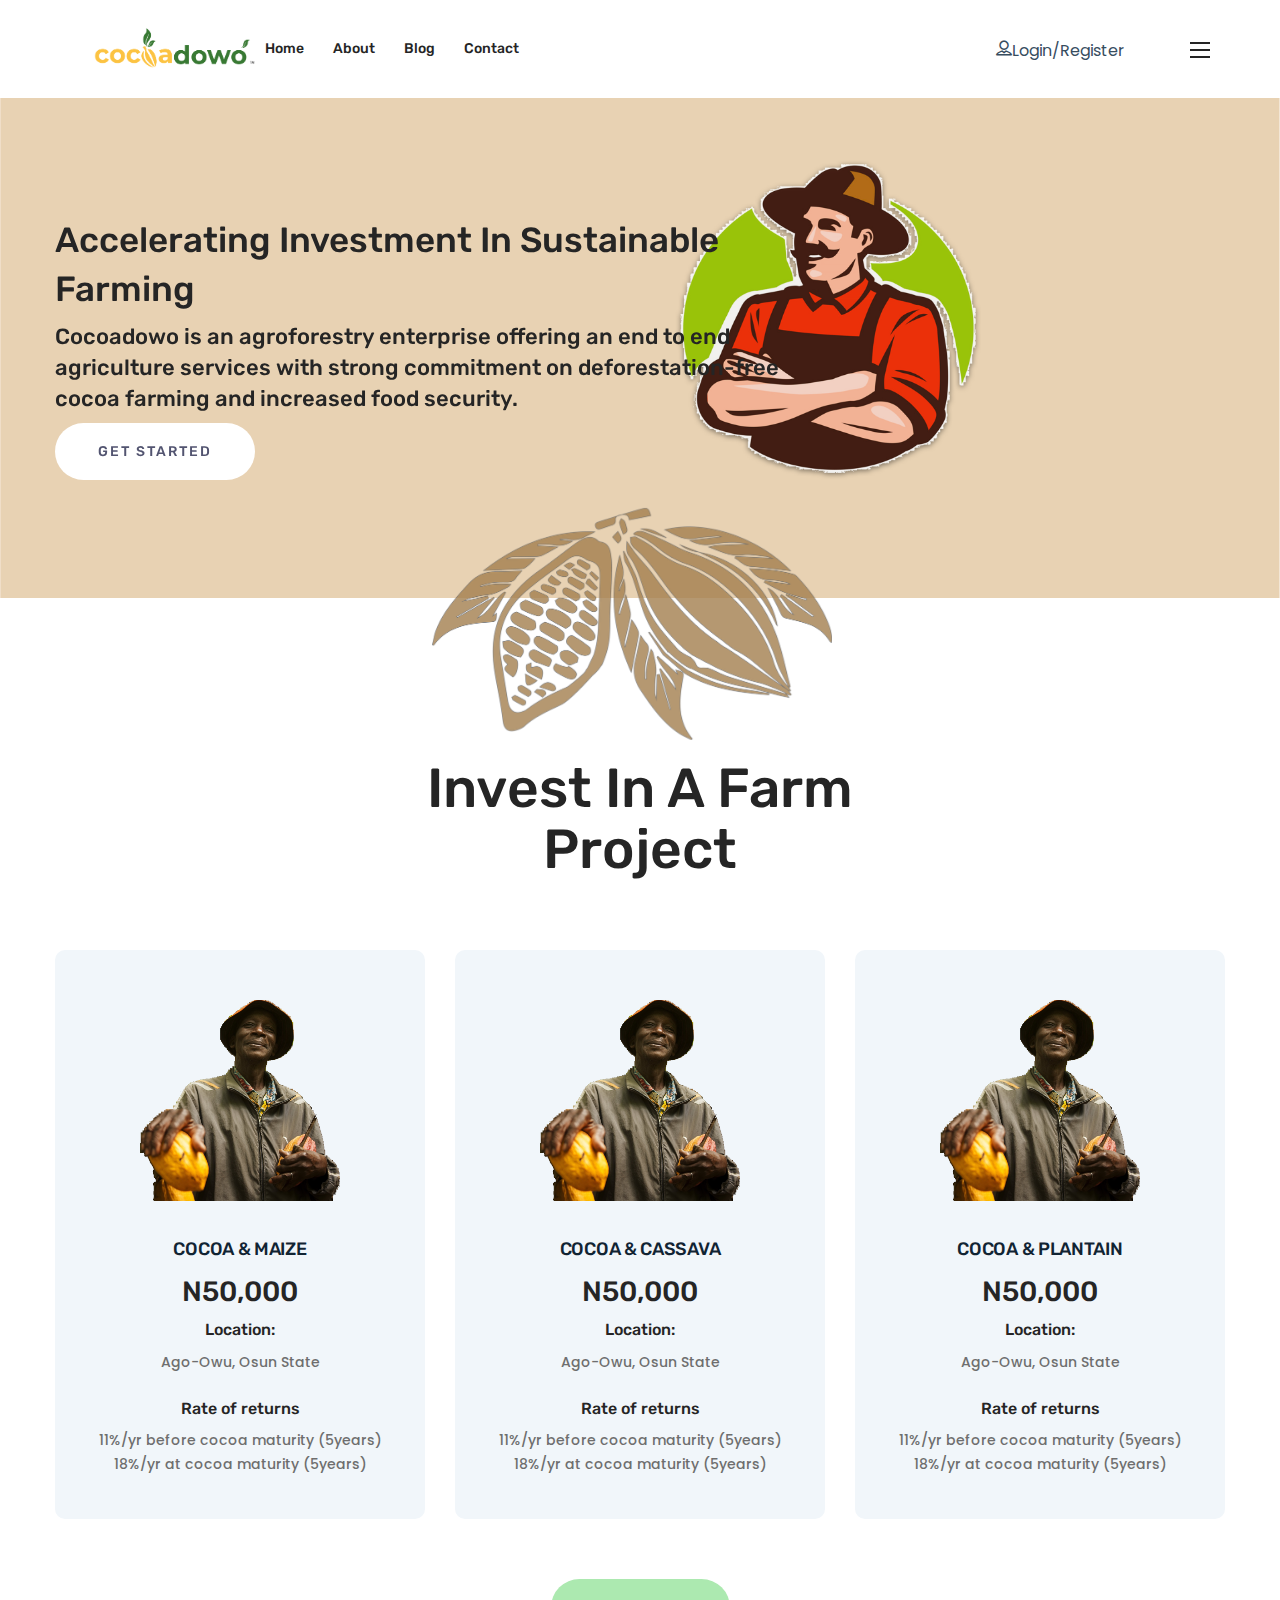
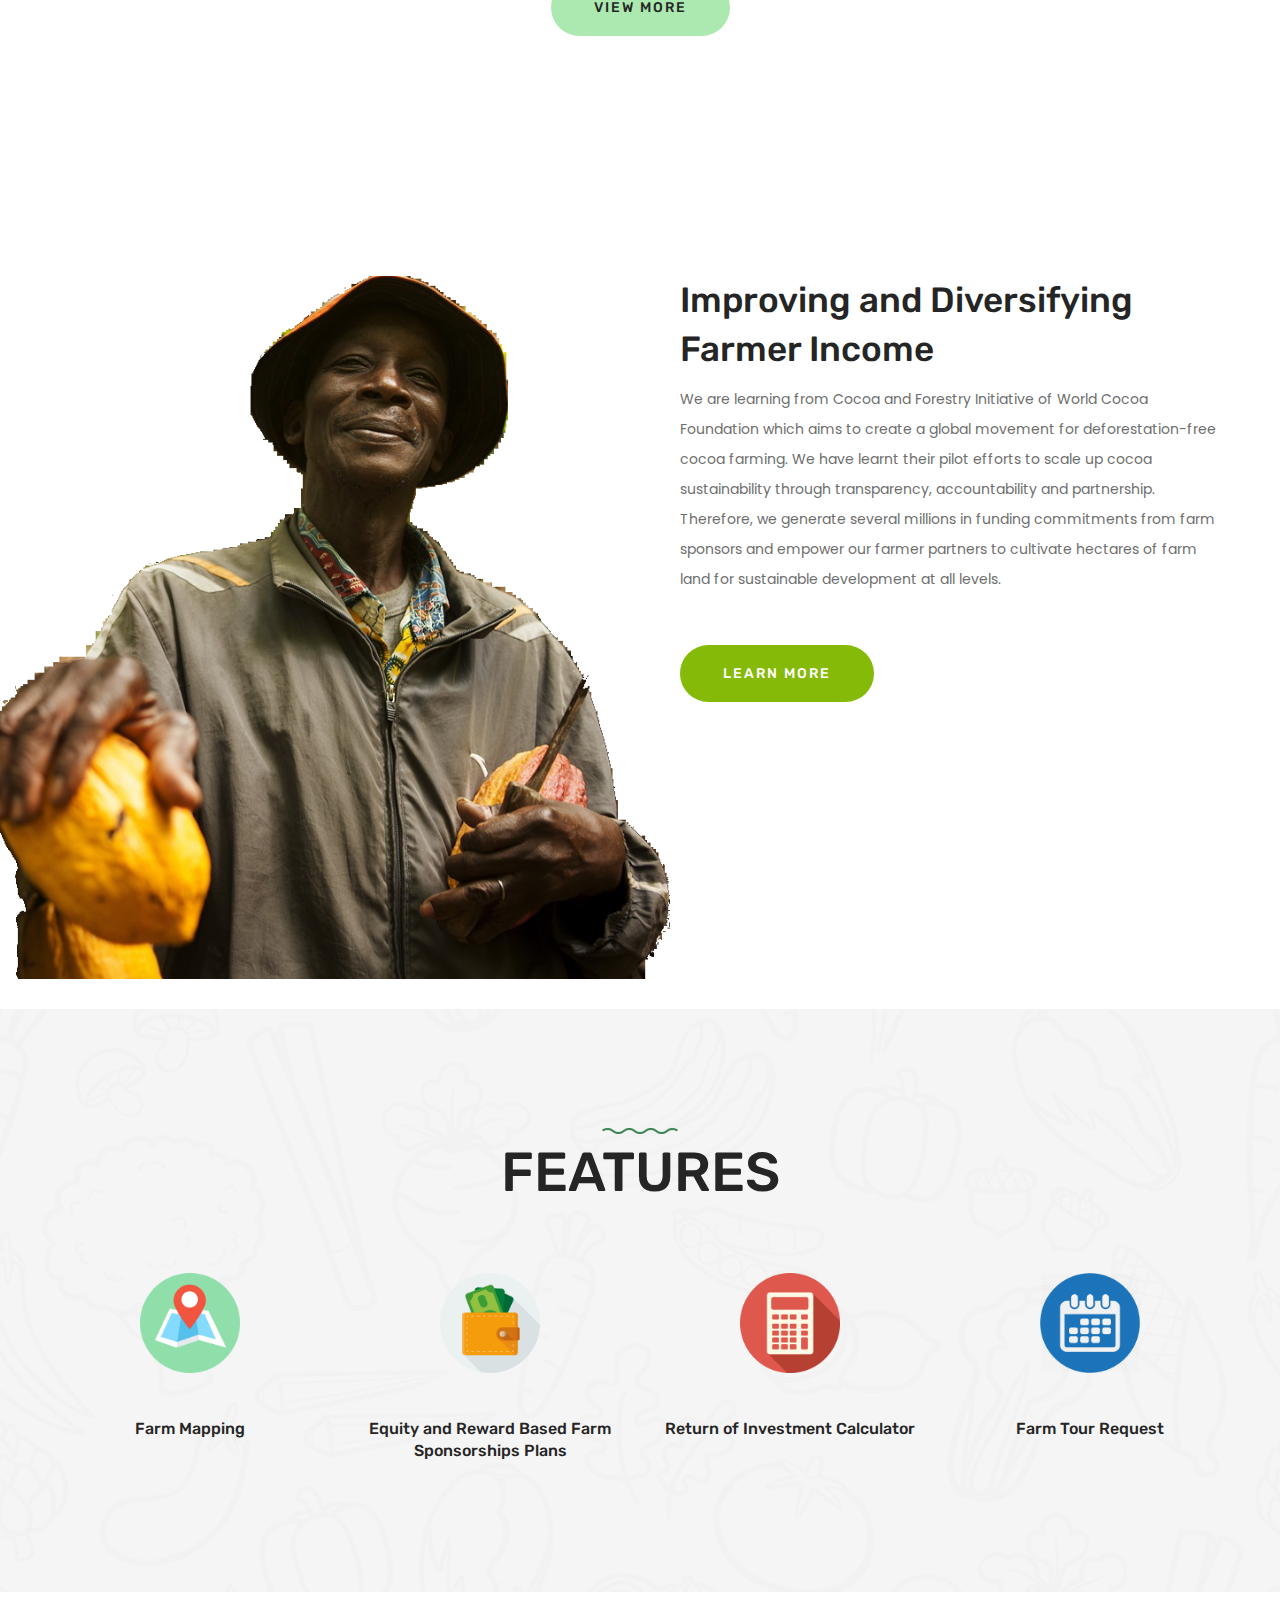
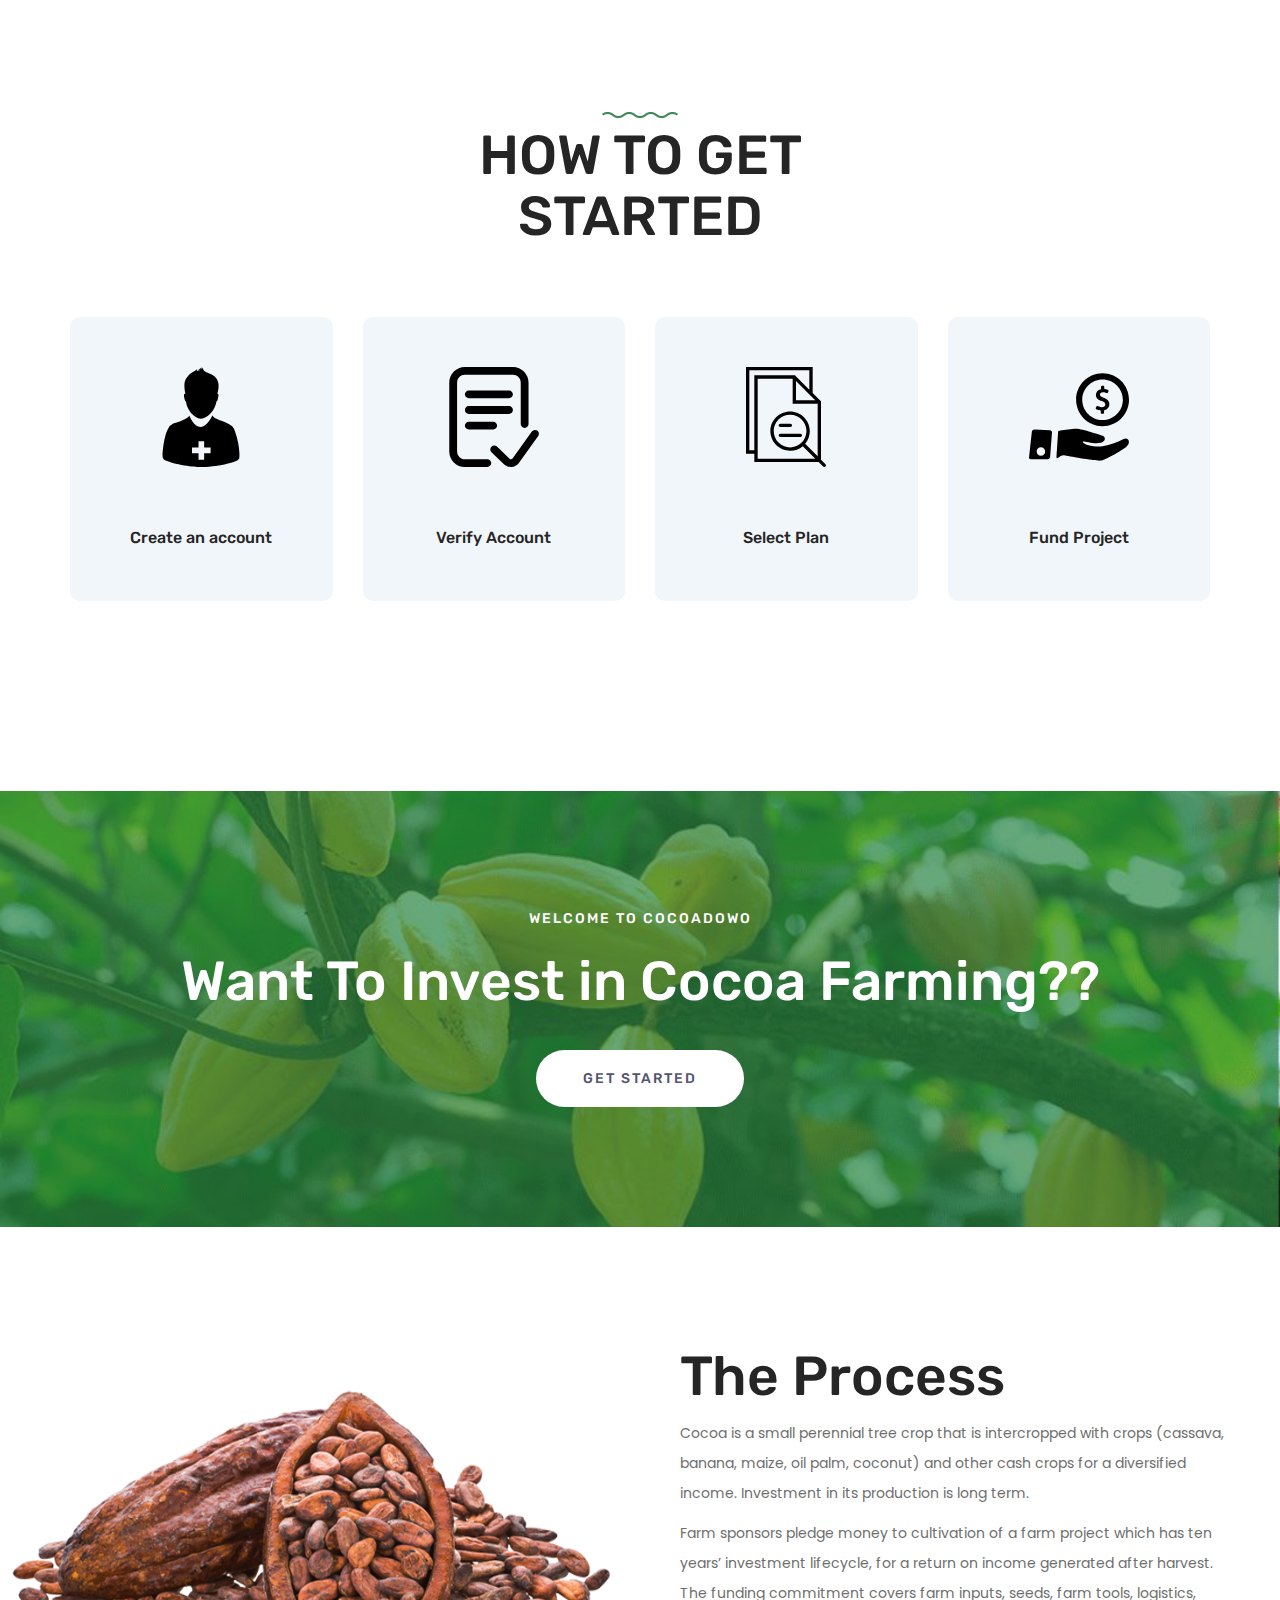
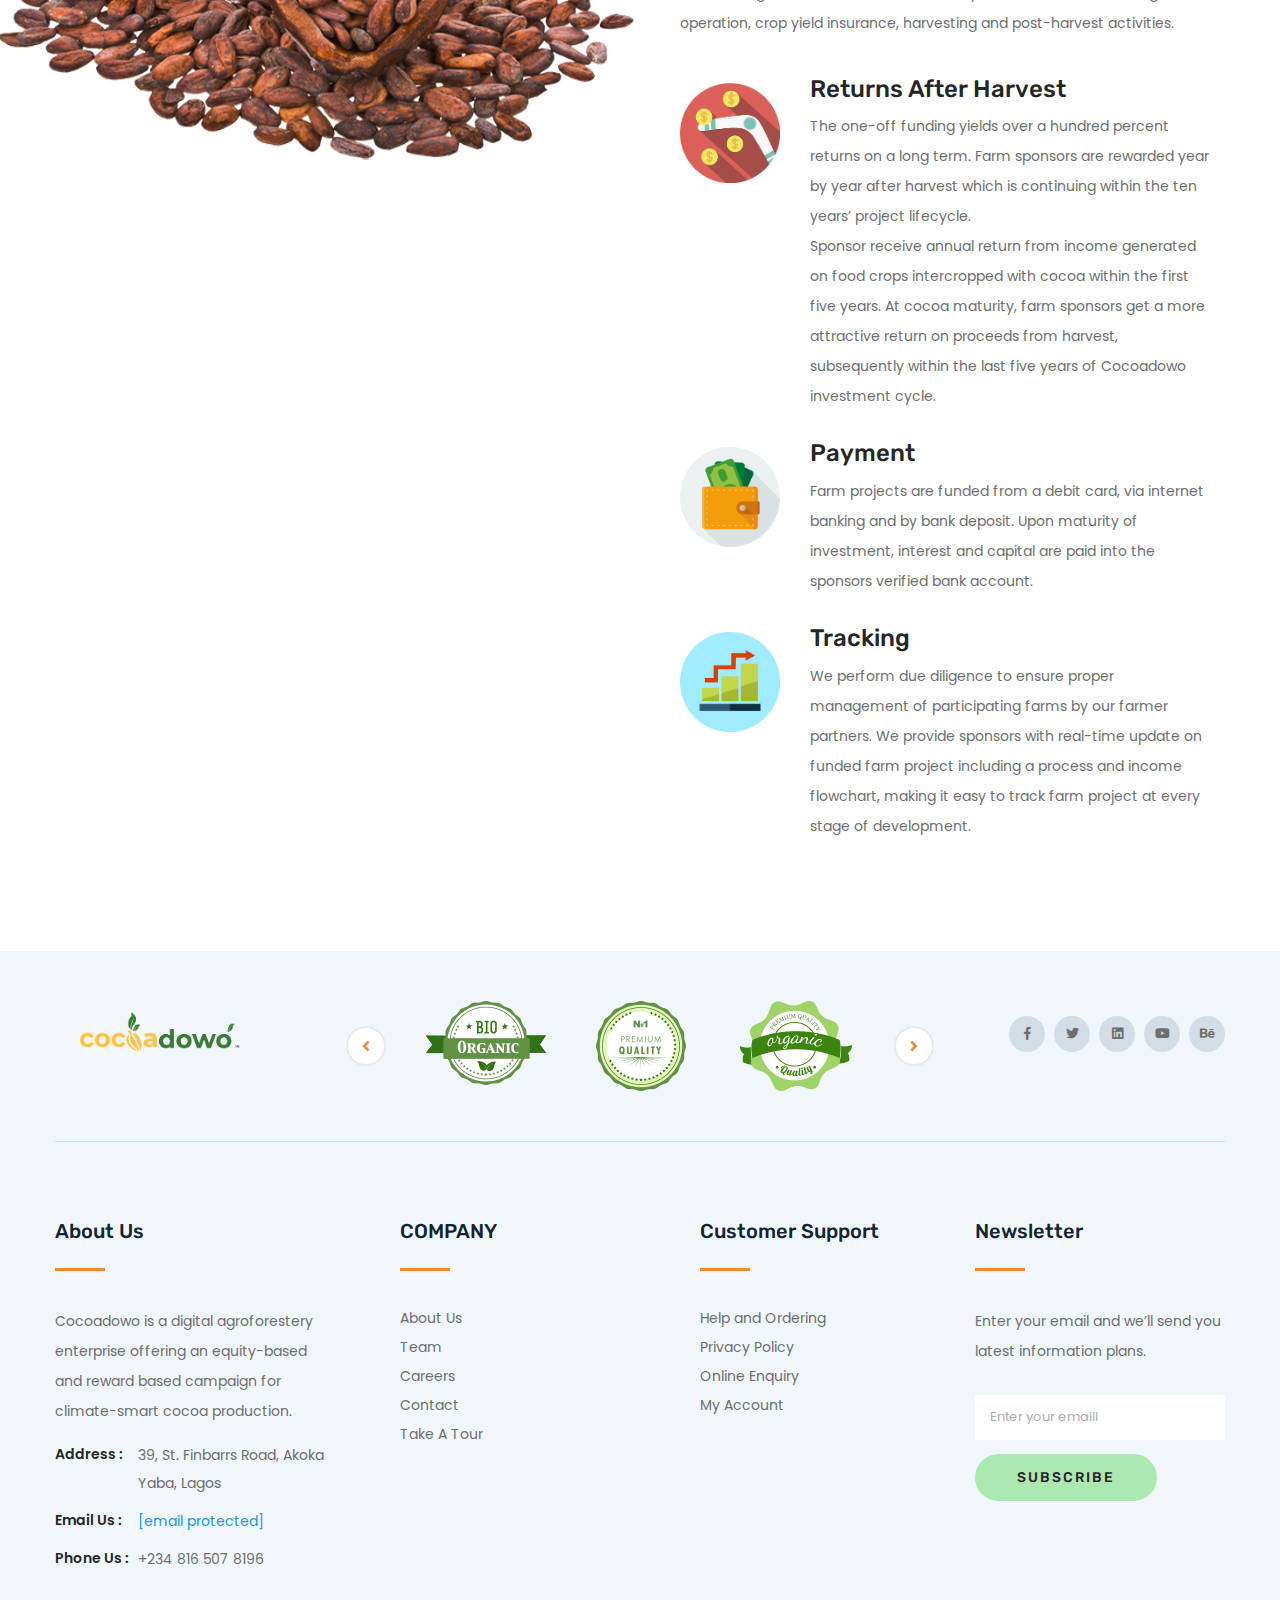
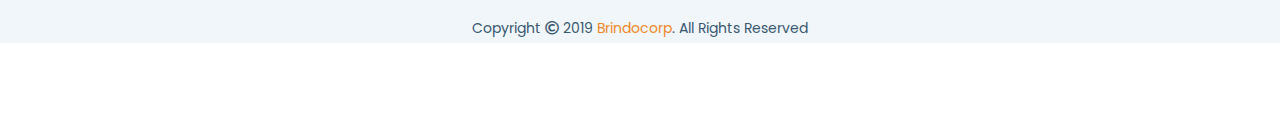
==== commit b520c30d: "Landing Page Changes" ====
--- a/index.html
+++ b/index.html
@@ -261,7 +261,8 @@
                     <div class="col-xl-6 col-lg-6 ">
                         <div class="about-wrapper mb-30">
                             <div class="section-title section-title-cap mb-35">
-                                <h2>Welcome To Cocoadowo</h2>
+                                <h2>Improving and Diversifying Farmer Income
+                                    </h2>
                                 <p>We are learning from Cocoa and Forestry Initiative of World Cocoa Foundation which
                                     aims to create a global movement for deforestation-free cocoa farming. We have
                                     learnt their pilot efforts to scale up cocoa sustainability through transparency,
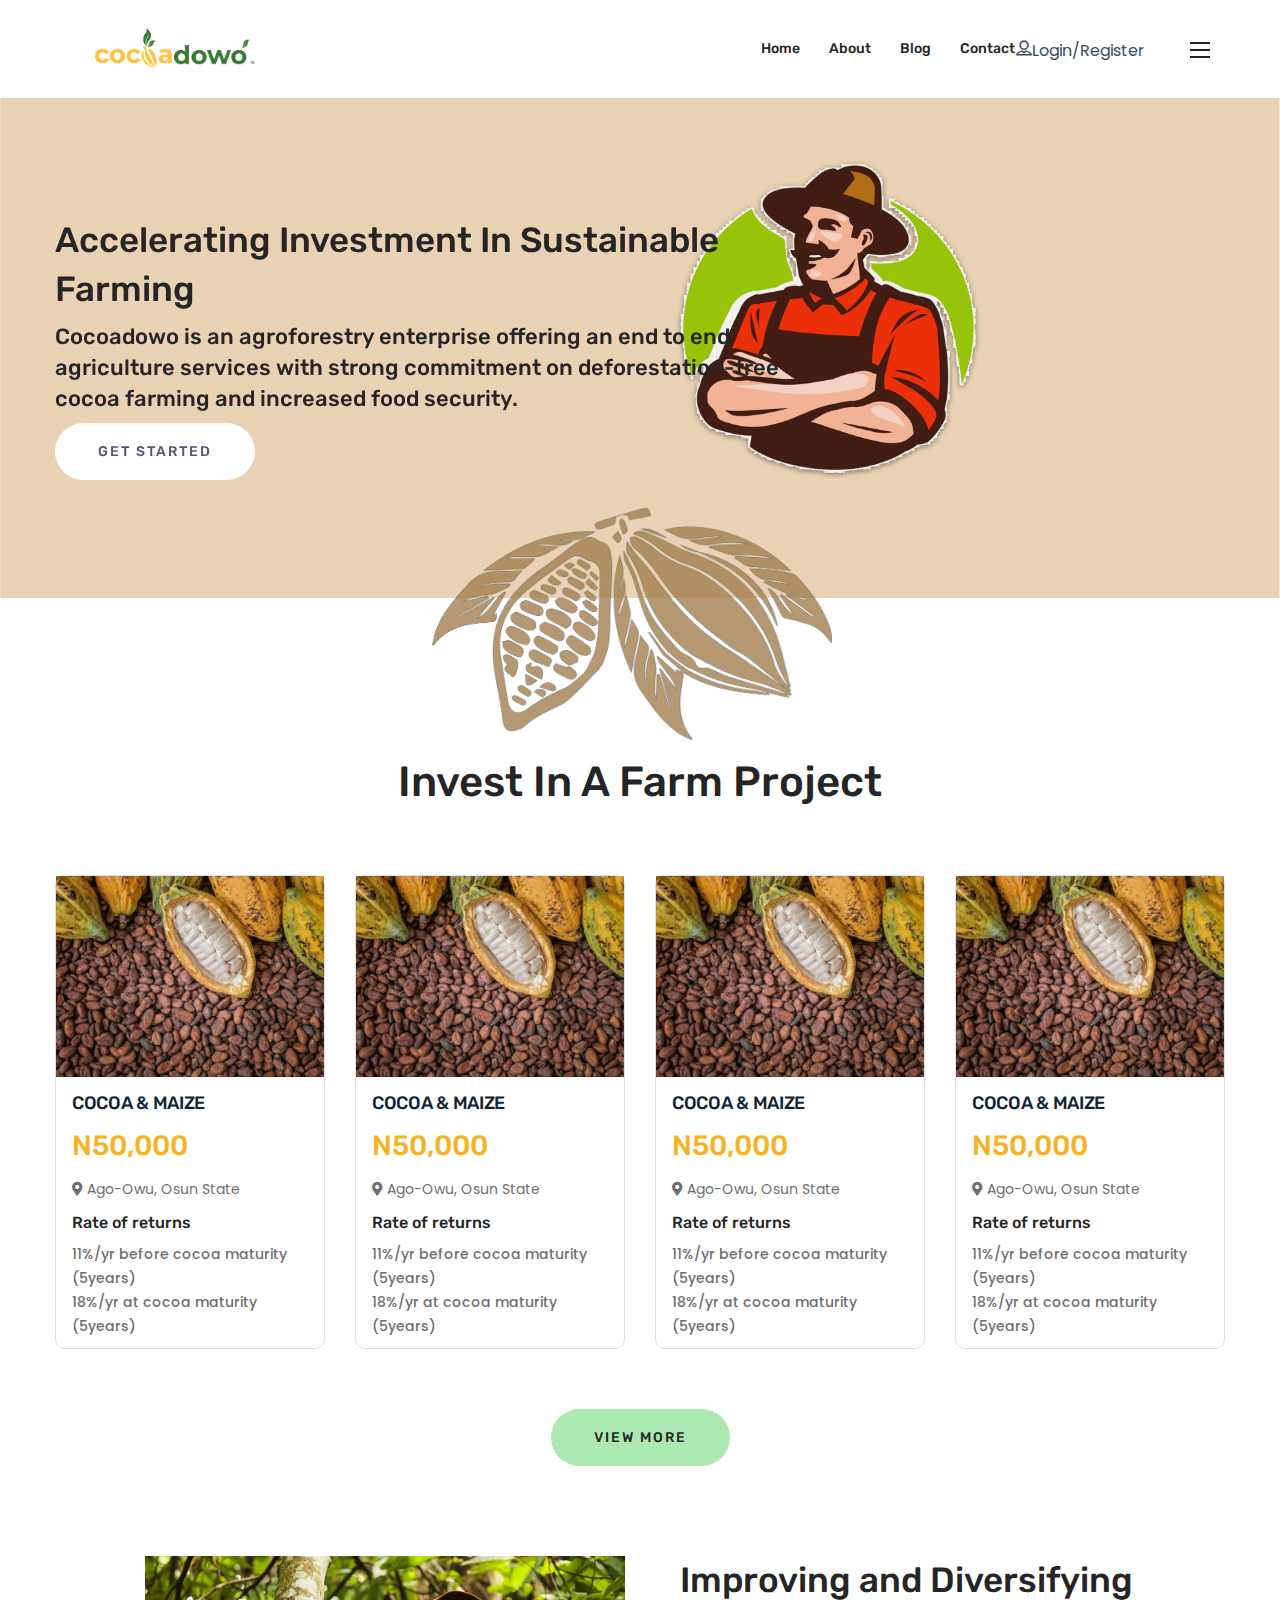
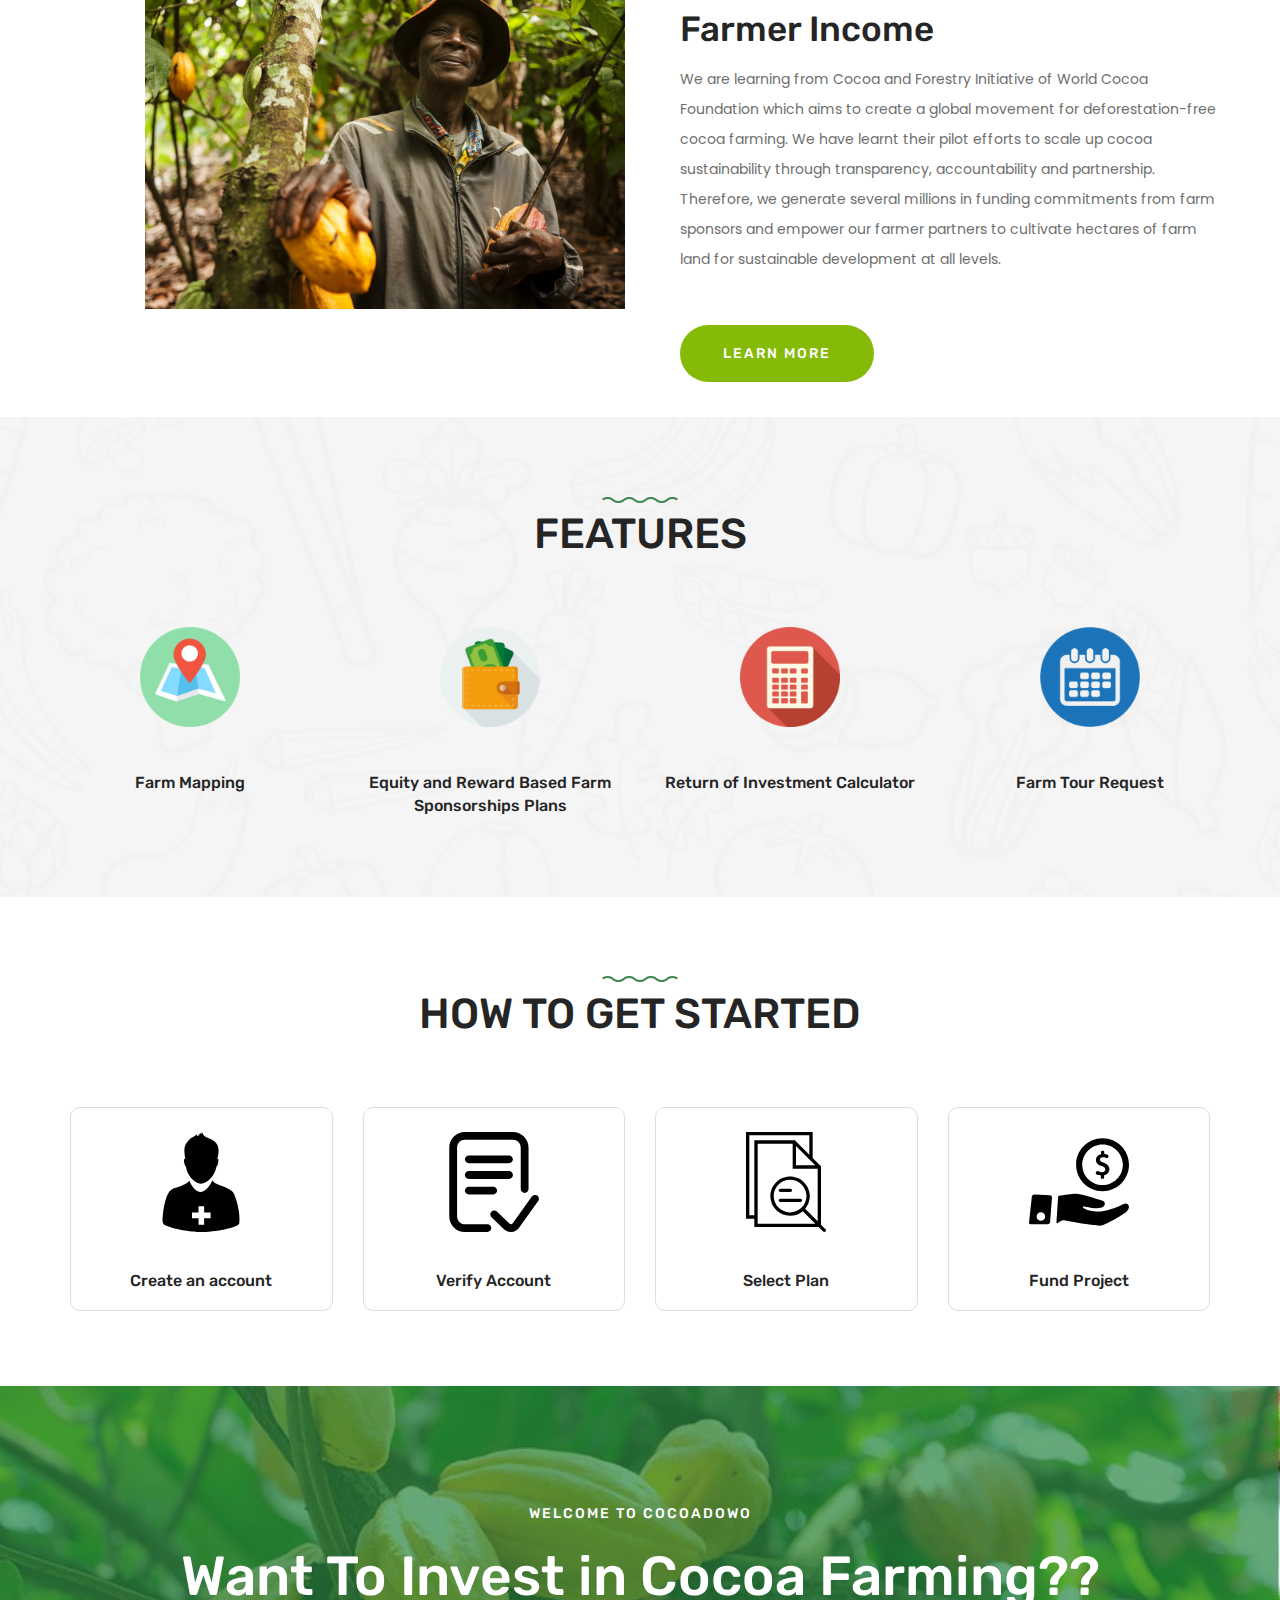
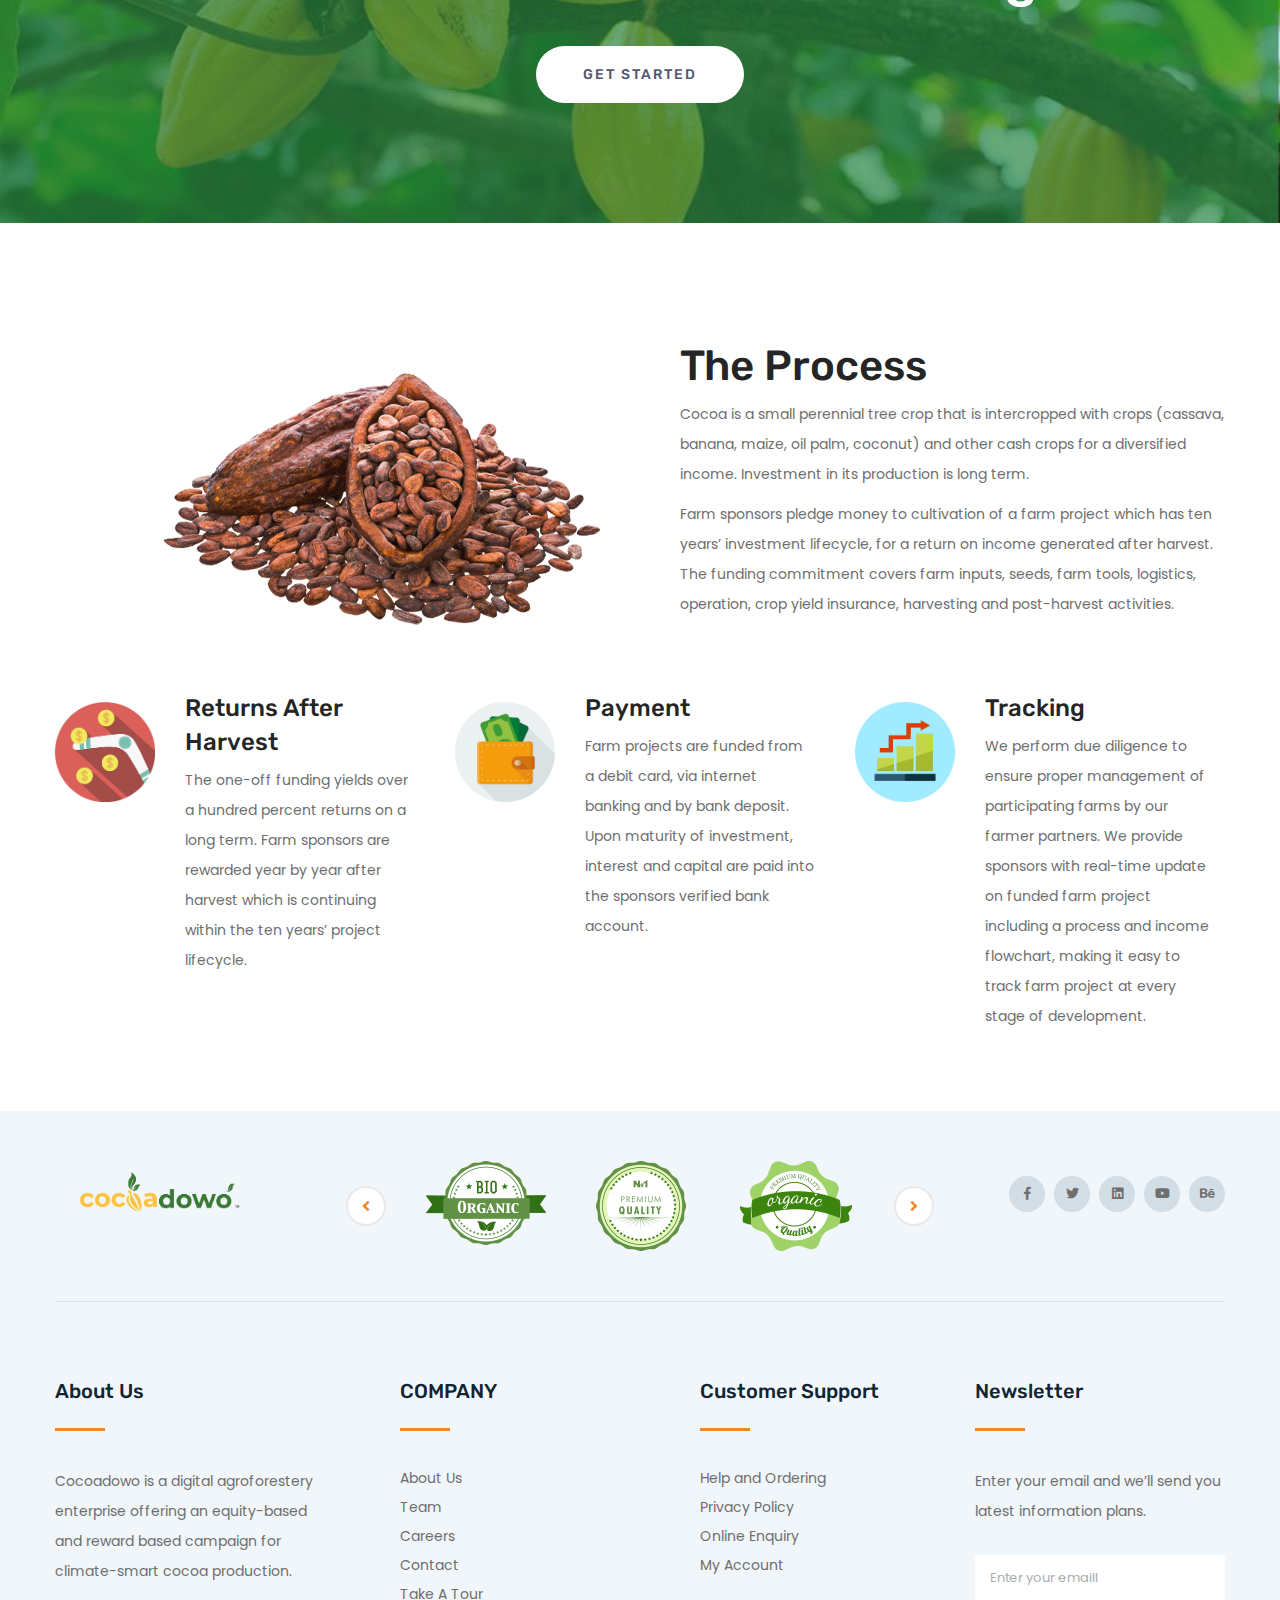
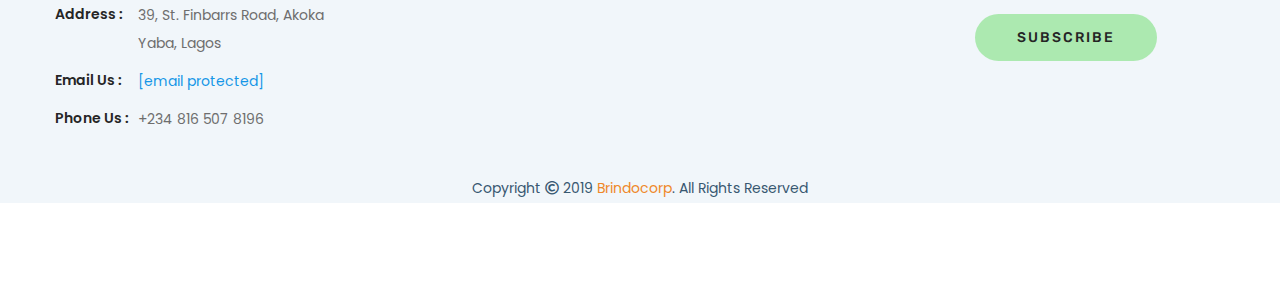
==== commit c1789ab7: "adjust ui components" ====
--- a/index.html
+++ b/index.html
@@ -38,7 +38,7 @@
                             <a href="index.html"><img src="img/logo/logo.png" width="200px" alt="" /></a>
                         </div>
                     </div>
-                    <div class="col-xl-6 col-lg-7">
+                    <div class="col-xl-8 col-lg-7">
 
                         <div class="main-menu">
                             <nav id="mobile-menu">
@@ -53,7 +53,7 @@
                         </div>
                         <div class="mobile-menu"></div>
                     </div>
-                    <div class="col-xl-4 col-lg-3">
+                    <div class="col-xl-2 col-lg-3">
                         <div class="header2-right d-none d-md-none d-lg-block">
                             <div class="menu-bar f-right info-bar text-right d-none d-md-none d-lg-block">
                                 <span></span>
@@ -158,7 +158,7 @@
         <!-- slider-start -->
 
         <!-- product-area-start -->
-        <div class="product-area pos-relative pt-120 pb-120 res-pt-15">
+        <div class="product-area pos-relative pt-120 pb-60 res-pt-15">
             <div class="shape d-none d-xl-block">
                 <div class="shape-item pro-01 bounce-animate"><img src="img/shape/pro1.png" alt=""></div>
                 <div class="shape-item pro-02 bounce-animate"><img src="img/shape/pro2.png" alt=""></div>
@@ -178,59 +178,77 @@
                     </div>
                 </div>
                 <div class="row">
-                    <div class="col-xl-4 col-lg-3 col-md-6">
-                        <div class="product-wrapper text-center mb-30">
+                    <div class="col-xl-3 col-lg-3 col-md-6">
+                        <div class="product-wrapper mb-30">
                             <div class="product-img">
-                                <a href="product-single.html"><img src="img/about/1.png" width="200px" alt=""></a>
-                            </div>
-                            <div class="product-text">
+                                <a href="product-single.html"><img class="img-fluid w-100" src="img/about/cocoa.jpg" width="200px" alt=""></a>
+                            </div>
+                            <div class="product-text ml-3">
                                 <h4><a href="product-single.html">Cocoa & Maize</a></h4>
 
                                 <div class="pro-price">
                                     <h3>N50,000</h3>
-                                    <h6>Location:</h6><span>Ago-Owu, Osun State</span>
-                                    <br><br>
+                                    <p class="mb-2"><i class="fas fa-map-marker-alt"></i> Ago-Owu, Osun State</p>
                                     <h6>Rate of returns</h6>
-                                    <span>11%/yr before cocoa maturity (5years)</span><br>
+                                    <span class="w-100">11%/yr before cocoa maturity (5years)</span><br>
                                     <span>18%/yr at cocoa maturity (5years)</span>
                                 </div>
                             </div>
                         </div>
                     </div>
-                    <div class="col-xl-4 col-lg-3 col-md-6">
-                        <div class="product-wrapper text-center mb-30">
+                    <div class="col-xl-3 col-lg-3 col-md-6">
+                        <div class="product-wrapper mb-30">
                             <div class="product-img">
-                                <a href="product-single.html"><img src="img/about/1.png" width="200px" alt=""></a>
-                            </div>
-                            <div class="product-text">
-                                <h4><a href="#">Cocoa & Cassava</a></h4>
+                                <a href="product-single.html"><img class="img-fluid w-100" src="img/about/cocoa.jpg"
+                                        width="200px" alt=""></a>
+                            </div>
+                            <div class="product-text ml-3">
+                                <h4><a href="product-single.html">Cocoa & Maize</a></h4>
 
                                 <div class="pro-price">
                                     <h3>N50,000</h3>
-                                    <h6>Location:</h6><span>Ago-Owu, Osun State</span>
-                                    <br><br>
+                                    <p class="mb-2"><i class="fas fa-map-marker-alt"></i> Ago-Owu, Osun State</p>
                                     <h6>Rate of returns</h6>
-                                    <span>11%/yr before cocoa maturity (5years)</span><br>
+                                    <span class="w-100">11%/yr before cocoa maturity (5years)</span><br>
                                     <span>18%/yr at cocoa maturity (5years)</span>
                                 </div>
                             </div>
                         </div>
                     </div>
 
-                    <div class="col-xl-4 col-lg-3 col-md-6">
-                        <div class="product-wrapper text-center mb-30">
+                    <div class="col-xl-3 col-lg-3 col-md-6">
+                        <div class="product-wrapper mb-30">
                             <div class="product-img">
-                                <a href="product-single.html"><img src="img/about/1.png" width="200px" alt=""></a>
-                            </div>
-                            <div class="product-text">
-                                <h4><a href="#">Cocoa & Plantain</a></h4>
+                                <a href="product-single.html"><img class="img-fluid w-100" src="img/about/cocoa.jpg"
+                                        width="200px" alt=""></a>
+                            </div>
+                            <div class="product-text ml-3">
+                                <h4><a href="product-single.html">Cocoa & Maize</a></h4>
 
                                 <div class="pro-price">
                                     <h3>N50,000</h3>
-                                    <h6>Location:</h6><span>Ago-Owu, Osun State</span>
-                                    <br><br>
+                                    <p class="mb-2"><i class="fas fa-map-marker-alt"></i> Ago-Owu, Osun State</p>
                                     <h6>Rate of returns</h6>
-                                    <span>11%/yr before cocoa maturity (5years)</span><br>
+                                    <span class="w-100">11%/yr before cocoa maturity (5years)</span><br>
+                                    <span>18%/yr at cocoa maturity (5years)</span>
+                                </div>
+                            </div>
+                        </div>
+                    </div>
+                    <div class="col-xl-3 col-lg-3 col-md-6">
+                        <div class="product-wrapper mb-30">
+                            <div class="product-img">
+                                <a href="product-single.html"><img class="img-fluid w-100" src="img/about/cocoa.jpg"
+                                        width="200px" alt=""></a>
+                            </div>
+                            <div class="product-text ml-3">
+                                <h4><a href="product-single.html">Cocoa & Maize</a></h4>
+
+                                <div class="pro-price">
+                                    <h3>N50,000</h3>
+                                    <p class="mb-2"><i class="fas fa-map-marker-alt"></i> Ago-Owu, Osun State</p>
+                                    <h6>Rate of returns</h6>
+                                    <span class="w-100">11%/yr before cocoa maturity (5years)</span><br>
                                     <span>18%/yr at cocoa maturity (5years)</span>
                                 </div>
                             </div>
@@ -250,12 +268,12 @@
         <!-- product-area-end -->
 
         <!-- about-us-area-start -->
-        <div class="about-area pt-120 pb-80 res-pt-15">
+        <div class="about-area pt-30 pb-80 res-pt-15">
             <div class="container">
                 <div class="row">
                     <div class="col-xl-6 col-lg-6">
                         <div class="about1-img bounce-animate mb-30">
-                            <img src="img/about/1.png" width="700px" alt="" />
+                            <img class="img-fluid w-100 " src="img/about/farmer.jpg" height="600" alt="" />
                         </div>
                     </div>
                     <div class="col-xl-6 col-lg-6 ">
@@ -279,7 +297,7 @@
             <!-- about-us-area-end -->
 
             <!-- features-area-start -->
-            <div class="features-area pt-110 pb-90" style="background-image:url(img/bg/bg1.jpg)">
+            <div class="features-area pt-70 pb-40" style="background-image:url(img/bg/bg1.jpg)">
                 <div class="container">
                     <div class="row">
                         <div class="col-xl-6 col-lg-6 offset-lg-3 offset-xl-3">
@@ -344,7 +362,7 @@
             <!-- features-area-end -->
 
             <!-- How-to-area-end -->
-            <div class="product-area pos-relative pt-110 pb-85 fix">
+            <div class="product-area pos-relative pt-70 fix">
 
                 <div class="container">
                     <div class="row">
@@ -363,7 +381,7 @@
                                 role="tablist">
                                 <div class="col-xl-3 col-lg-3 col-md-6">
 
-                                    <div class="product-wrapper text-center mb-30">
+                                    <div class="product-wrapper text-center pt-4">
                                         <div class="product-img">
                                             <img src="img/shape/add-user.svg" width="100px" alt="Create Account" />
                                         </div><br />
@@ -373,7 +391,7 @@
                                 </div>
                                 <div class="col-xl-3 col-lg-3 col-md-6">
 
-                                    <div class="product-wrapper text-center mb-30">
+                                    <div class="product-wrapper text-center pt-4">
                                         <div class="product-img">
                                             <img src="img/shape/approval.svg" width="100px" alt="Verify Account" />
                                         </div><br />
@@ -383,7 +401,7 @@
                                 </div>
                                 <div class="col-xl-3 col-lg-3 col-md-6">
 
-                                    <div class="product-wrapper text-center mb-30">
+                                    <div class="product-wrapper text-center pt-4">
                                         <div class="product-img">
                                             <img src="img/shape/file.svg" width="100px" alt="Select Plans" />
                                         </div><br />
@@ -393,7 +411,7 @@
                                 </div>
                                 <div class="col-xl-3 col-lg-3 col-md-6">
 
-                                    <div class="product-wrapper text-center mb-30">
+                                    <div class="product-wrapper text-center pt-4">
                                         <div class="product-img">
                                             <img src="img/shape/fund.svg" width="100px" alt="Fund Project" />
                                         </div><br />
@@ -414,7 +432,7 @@
 
 
 
-            <!-- service-area-start 
+            <!-- service-area-start
             <div class="service-area pt-120 pb-90" style="background-image:url(img/bg/bg6.jpg)">
                 <div class="container">
                     <div class="row">
@@ -522,8 +540,8 @@
                 <div class="container">
                     <div class="row">
                         <div class="col-xl-6 col-lg-6">
-                            <div class="about1-img bounce-animate mb-30">
-                                <img src="img/choose/01.jpg" width="700px" alt="">
+                            <div class="about1-img bounce-animate mt-56 mb-30">
+                                <img class="img-fluid w-100" src="img/choose/01.jpg" width="" alt="">
                             </div>
                         </div>
                         <div class="col-xl-6 col-lg-6">
@@ -540,61 +558,112 @@
                                         operation, crop yield insurance, harvesting and post-harvest activities.</p>
 
                                 </div>
-                                <ul class="about-list">
-                                    <li>
-                                        <div class="about-icon">
-                                            <img src="img/icon/1.png" width="100px" alt="" />
-                                        </div>
-                                        <div class="about-list-text">
-                                            <h3>Returns After Harvest</h3>
-                                            <p>The one-off funding yields over a hundred percent returns on a long term.
-                                                Farm sponsors are rewarded year by year after harvest which is
-                                                continuing within the ten years’ project lifecycle.<br>Sponsor receive
-                                                annual return from income generated on food crops intercropped with
-                                                cocoa within the first five years. At cocoa maturity, farm sponsors
-                                                get a more attractive return on proceeds from harvest, subsequently
-                                                within the last five years of Cocoadowo investment cycle.
-
-
-
-                                            </p>
-                                        </div>
-                                    </li>
-                                    <li>
-                                        <div class="about-icon">
-                                            <img src="img/icon/2.png" width="100px" alt="" />
-                                        </div>
-                                        <div class="about-list-text">
-                                            <h3>Payment</h3>
-                                            <p>Farm projects are funded from a debit card, via internet banking and by
-                                                bank deposit. Upon maturity of investment, interest and capital are paid
-                                                into the sponsors verified bank account.
-                                            </p>
-                                        </div>
-                                    </li>
-                                    <li>
-                                        <div class="about-icon">
-                                            <img src="img/icon/3.png" width="100px" alt="">
-                                        </div>
-                                        <div class="about-list-text">
-                                            <h3>Tracking</h3>
-                                            <p>We perform due diligence to ensure proper management of participating
-                                                farms by our farmer partners.
-                                                We provide sponsors with real-time update on funded farm project
-                                                including a process and income flowchart, making it easy to track farm
-                                                project at every stage of development.
-                                            </p>
-                                        </div>
-                                    </li>
-                                </ul>
-                            </div>
-                        </div>
+
+                            </div>
+                        </div>
+                    </div>
+                </div>
+
+                <div class="container">
+                    <div class="row">
+                        <div class="col-xl-4 col-lg-4">
+                            <div class="about-list">
+                                <div class="about-icon">
+                                    <img src="img/icon/1.png" width="100px" alt="" />
+                                </div>
+                                <div class="about-list-text">
+                                    <h3>Returns After Harvest</h3>
+                                    <p>The one-off funding yields over a hundred percent returns on a long term.
+                                        Farm sponsors are rewarded year by year after harvest which is
+                                        continuing within the ten years’ project lifecycle.
+                                    </p>
+                                </div>
+                            </div>
+                        </div>
+                        <div class="col-xl-4 col-lg-4">
+                            <div class="about-list">
+                                <div class="about-icon">
+                                    <img src="img/icon/2.png" width="100px" alt="" />
+                                </div>
+                                <div class="about-list-text">
+                                    <h3>Payment</h3>
+                                    <p>Farm projects are funded from a debit card, via internet banking and by
+                                        bank deposit. Upon maturity of investment, interest and capital are paid
+                                        into the sponsors verified bank account.
+                                    </p>
+                                </div>
+                            </div>
+                        </div>
+                        <div class="col-xl-4 col-lg-4">
+                            <div class="about-list">
+                                <div class="about-icon">
+                                    <img src="img/icon/3.png" width="100px" alt="">
+                                </div>
+                                <div class="about-list-text">
+                                    <h3>Tracking</h3>
+                                    <p>We perform due diligence to ensure proper management of participating
+                                        farms by our farmer partners.
+                                        We provide sponsors with real-time update on funded farm project
+                                        including a process and income flowchart, making it easy to track farm
+                                        project at every stage of development.
+                                    </p>
+                                </div>
+                            </div>
+                        </div>
+
+                        <!-- <ul class="about-list">
+                            <li>
+                                <div class="about-icon">
+                                    <img src="img/icon/1.png" width="100px" alt="" />
+                                </div>
+                                <div class="about-list-text">
+                                    <h3>Returns After Harvest</h3>
+                                    <p>The one-off funding yields over a hundred percent returns on a long term.
+                                        Farm sponsors are rewarded year by year after harvest which is
+                                        continuing within the ten years’ project lifecycle.<br>Sponsor receive
+                                        annual return from income generated on food crops intercropped with
+                                        cocoa within the first five years. At cocoa maturity, farm sponsors
+                                        get a more attractive return on proceeds from harvest, subsequently
+                                        within the last five years of Cocoadowo investment cycle.
+
+
+
+                                    </p>
+                                </div>
+                            </li>
+                            <li>
+                                <div class="about-icon">
+                                    <img src="img/icon/2.png" width="100px" alt="" />
+                                </div>
+                                <div class="about-list-text">
+                                    <h3>Payment</h3>
+                                    <p>Farm projects are funded from a debit card, via internet banking and by
+                                        bank deposit. Upon maturity of investment, interest and capital are paid
+                                        into the sponsors verified bank account.
+                                    </p>
+                                </div>
+                            </li>
+                            <li>
+                                <div class="about-icon">
+                                    <img src="img/icon/3.png" width="100px" alt="">
+                                </div>
+                                <div class="about-list-text">
+                                    <h3>Tracking</h3>
+                                    <p>We perform due diligence to ensure proper management of participating
+                                        farms by our farmer partners.
+                                        We provide sponsors with real-time update on funded farm project
+                                        including a process and income flowchart, making it easy to track farm
+                                        project at every stage of development.
+                                    </p>
+                                </div>
+                            </li>
+                        </ul> -->
                     </div>
                 </div>
             </div>
             <!-- about-area-end -->
 
-            <!-- faq-area-start 
+            <!-- faq-area-start
             <div class="faq-area pt-120 pb-90">
                 <div class="container">
                     <div class="row">
@@ -714,7 +783,7 @@
             </div>
              deal-area-end -->
 
-            <!-- team-area-start 
+            <!-- team-area-start
             <div class="team-area pos-relative pt-120 pb-120">
                 <div class="shape d-none d-xl-block">
                     <div class="shape-item team-01"><img src="img/shape/te1.png" alt=""></div>
--- a/css/style.css
+++ b/css/style.css
@@ -338,7 +338,14 @@
 	font-size: 13px;
 }
 .heder-button a.btn:hover{background:#86ba09;color:#fff;border-color:#86ba09;}
-
+.main-menu {
+	margin-left: 40px;
+	float: right;
+}
+.main-menu::after {
+	content: "";
+	clear: both;
+}
 .menu-bar {
 	width: 20px;
 	padding-top: 22px;
@@ -534,7 +541,7 @@
 }
 .header-2-menu .header-right {
 	margin-right: 65px;
-	margin-top: 39px;
+	margin-top: -24px;
 }
 .header-2-menu{}
 .header-icon {
@@ -707,7 +714,7 @@
 	margin-bottom: 17px;
 }
 .section-title h1 {
-	font-size: 55px;
+	font-size: 42px;
 	font-weight: 500;
 	line-height: 1.1;
 	text-transform: uppercase;
@@ -770,7 +777,7 @@
 	padding-right: 10px;
 }
 .about1-img {
-	margin-left: -85px;
+	padding: 0 0 0 90px;
 }
 .about2-img {
 	margin-left: -75px;
@@ -879,13 +886,20 @@
 
 /* 6. product */
 .product-wrapper {
-	background: #f1f6fa;
-	padding: 50px 0 43px 0;
+	background: #ffffff;
+	border: 1px solid #dddddd;
+	padding: 0 0 10px 0;
 	border-radius: 10px;
+	cursor: pointer;
 	position: relative;
+	transition: .9s ease;
+}
+.product-wrapper:hover {
+	box-shadow: 3px 4px 8px #ddd;
+	transform: translateY(2%)
 }
 .product-img {
-	margin-bottom: 36px;
+	margin-bottom: 14px;
 }
 .product-img > a{}
 .product-img > a img {}
@@ -922,6 +936,10 @@
 	padding: 0 2px;
 }
 .pro-price{}
+
+.pro-price h3 {
+	color: #f3b323
+}
 .pro-price span {
 	font-size: 14px;
 	color: #6e6e6e;
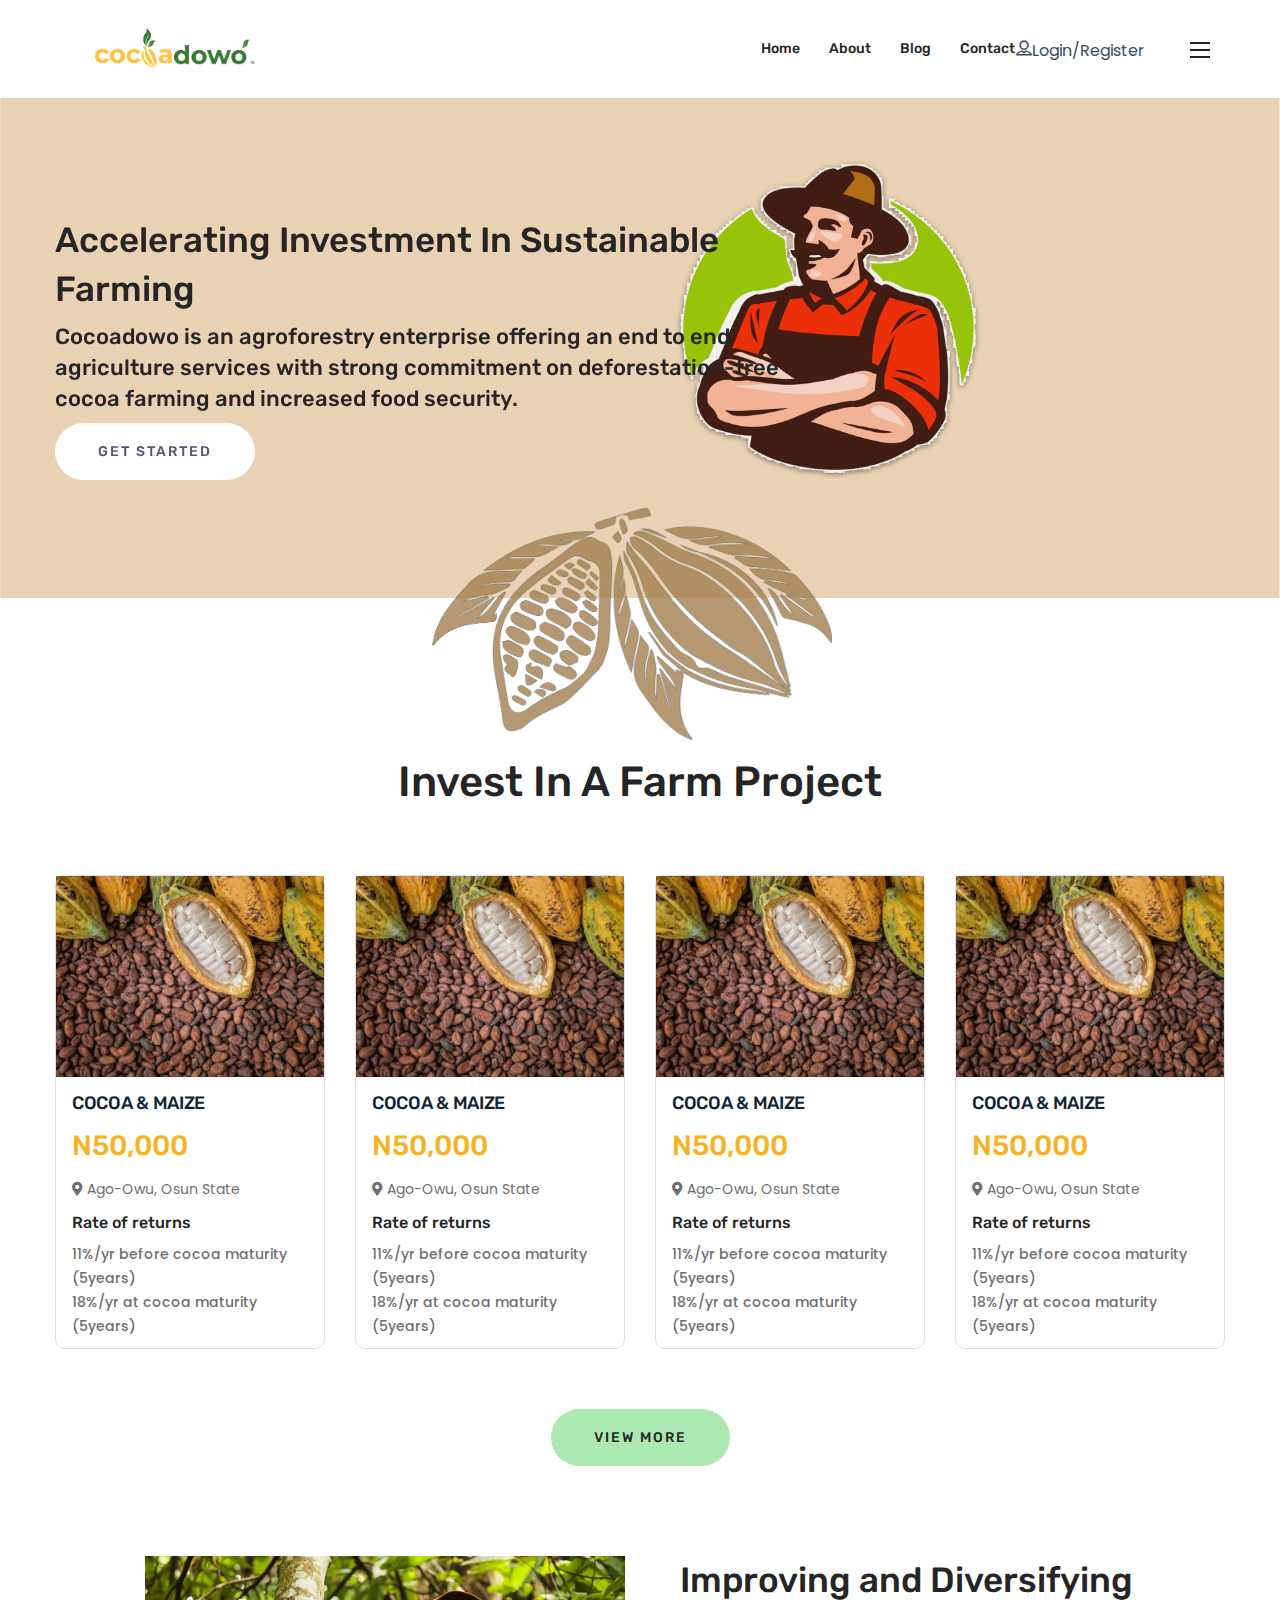
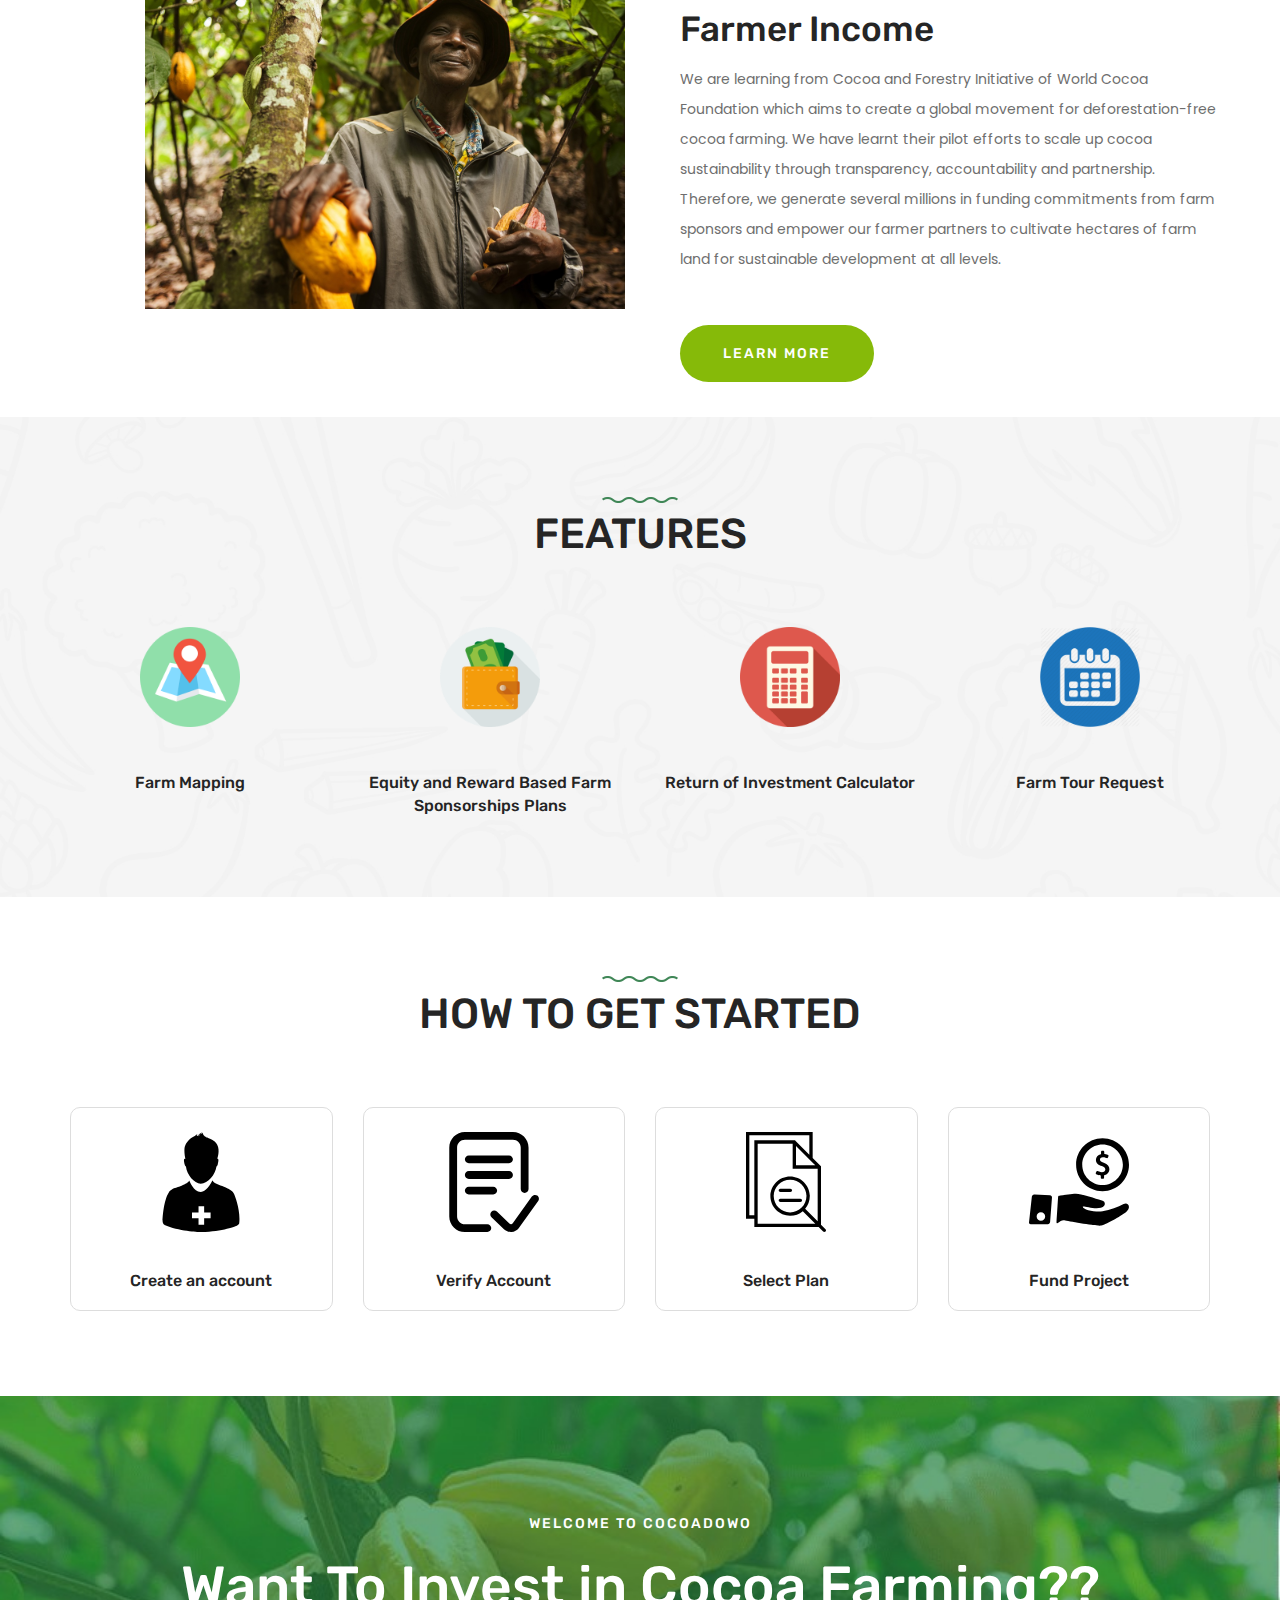
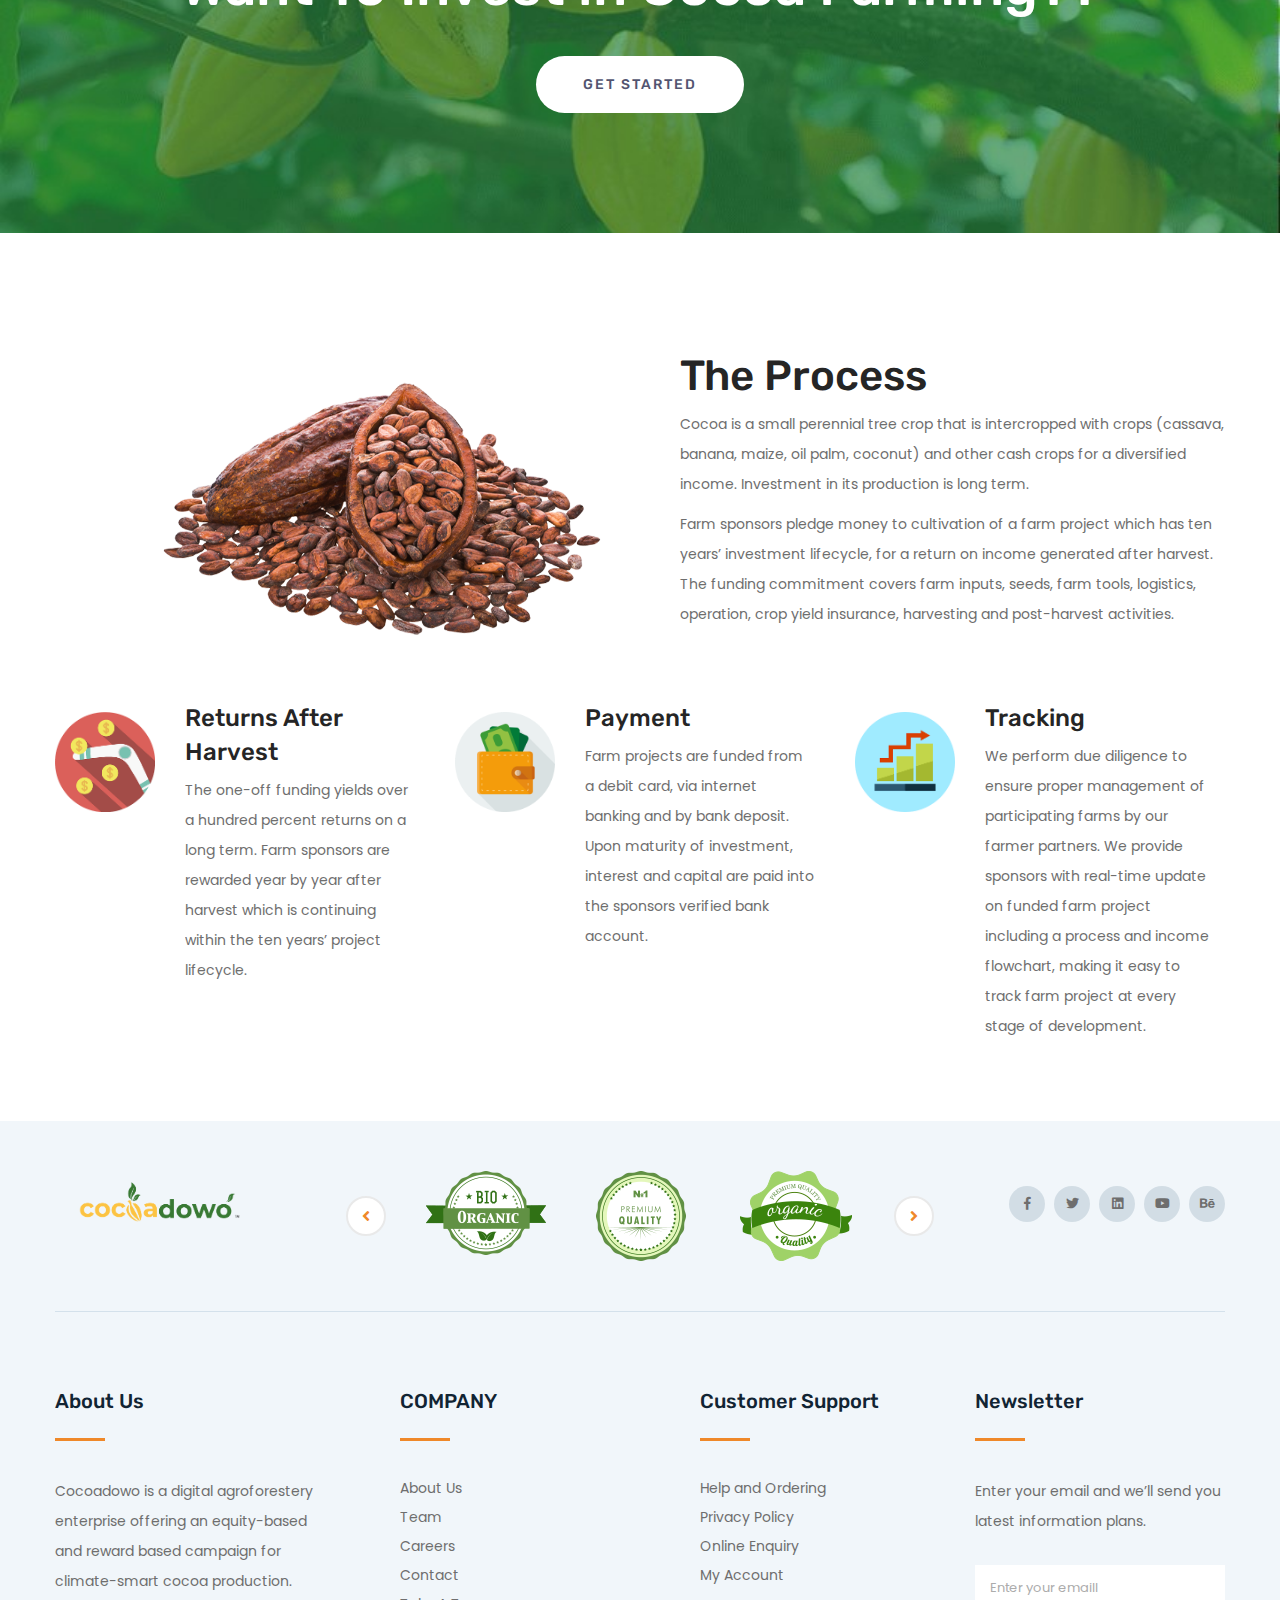
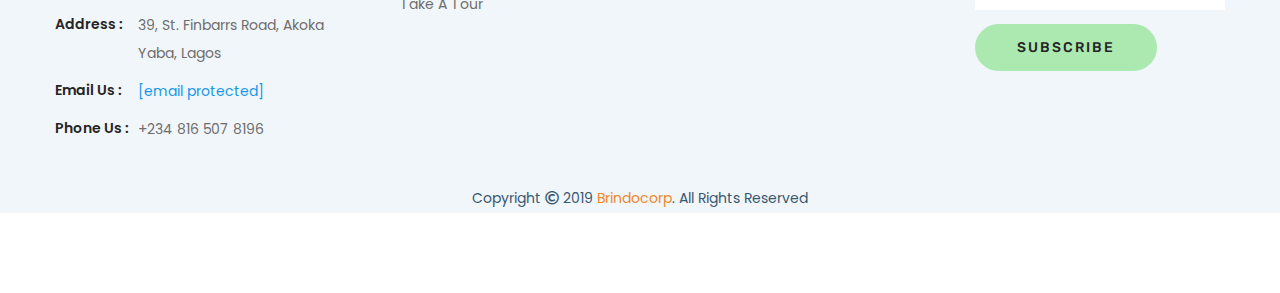
==== commit 7532af4f: "add signup and login button to header" ====
--- a/index.html
+++ b/index.html
@@ -47,6 +47,8 @@
                                     <li><a href="about.html">About</a></li>
                                     <li><a href="blog.html">Blog</a></li>
                                     <li><a href="contact.html">Contact</a></li>
+                                    <li class="li-btn"><a class="btn" href="#">Login</a></li>
+                                    <li class="li-btn"><a class="btn" href="#">Sign Up</a></li>
 
                                 </ul>
                             </nav>
@@ -381,7 +383,7 @@
                                 role="tablist">
                                 <div class="col-xl-3 col-lg-3 col-md-6">
 
-                                    <div class="product-wrapper text-center pt-4">
+                                    <div class="product-wrapper text-center pt-4 mb-10">
                                         <div class="product-img">
                                             <img src="img/shape/add-user.svg" width="100px" alt="Create Account" />
                                         </div><br />
@@ -391,7 +393,7 @@
                                 </div>
                                 <div class="col-xl-3 col-lg-3 col-md-6">
 
-                                    <div class="product-wrapper text-center pt-4">
+                                    <div class="product-wrapper text-center pt-4 mb-10">
                                         <div class="product-img">
                                             <img src="img/shape/approval.svg" width="100px" alt="Verify Account" />
                                         </div><br />
@@ -401,7 +403,7 @@
                                 </div>
                                 <div class="col-xl-3 col-lg-3 col-md-6">
 
-                                    <div class="product-wrapper text-center pt-4">
+                                    <div class="product-wrapper text-center pt-4 mb-10">
                                         <div class="product-img">
                                             <img src="img/shape/file.svg" width="100px" alt="Select Plans" />
                                         </div><br />
@@ -411,7 +413,7 @@
                                 </div>
                                 <div class="col-xl-3 col-lg-3 col-md-6">
 
-                                    <div class="product-wrapper text-center pt-4">
+                                    <div class="product-wrapper text-center pt-4 mb-10">
                                         <div class="product-img">
                                             <img src="img/shape/fund.svg" width="100px" alt="Fund Project" />
                                         </div><br />
@@ -566,7 +568,7 @@
 
                 <div class="container">
                     <div class="row">
-                        <div class="col-xl-4 col-lg-4">
+                        <div class="col-xl-4 col-lg-6">
                             <div class="about-list">
                                 <div class="about-icon">
                                     <img src="img/icon/1.png" width="100px" alt="" />
@@ -580,8 +582,8 @@
                                 </div>
                             </div>
                         </div>
-                        <div class="col-xl-4 col-lg-4">
-                            <div class="about-list">
+                        <div class="col-xl-4 col-lg-6">
+                            <div class="about-list mb-10">
                                 <div class="about-icon">
                                     <img src="img/icon/2.png" width="100px" alt="" />
                                 </div>
@@ -594,7 +596,7 @@
                                 </div>
                             </div>
                         </div>
-                        <div class="col-xl-4 col-lg-4">
+                        <div class="col-xl-4 col-lg-12">
                             <div class="about-list">
                                 <div class="about-icon">
                                     <img src="img/icon/3.png" width="100px" alt="">
--- a/css/responsive.css
+++ b/css/responsive.css
@@ -1,6 +1,8 @@
 /* Normal desktop :1200px. */
 @media (min-width: 1200px) and (max-width: 1500px) {
-
+.li-btn {
+	display: none !important;
+}
 .about2-img {
 	margin-left: 0;
 }
@@ -35,6 +37,9 @@
 
 /* Normal desktop :992px. */
 @media (min-width: 992px) and (max-width: 1200px) {
+.li-btn {
+	display: none !important;
+}
 .header-2-menu.sticky {
 	padding-top: 0;
 }
@@ -56,10 +61,6 @@
 
 .res-pt-15 {
     padding-top: 15px;
-}
-
-.res-mb-75 {
-    margin-bottom: 0px;
 }
 
 .contact-icon {
@@ -299,6 +300,7 @@
 }
 .about1-img {
 	margin-left: 0;
+	padding: 0;
 }
 .client-active .owl-nav div {
 	display: none;
@@ -315,6 +317,7 @@
 .header-2-menu {
 	padding-left: 15px;
 	padding-right: 15px;
+	padding-bottom: 24px;
 }
 .about2-img {
 	margin-left: 0;
@@ -361,314 +364,425 @@
 }
 
 
+/* Large Mobile :480px. */
+@media only screen and (min-width: 480px) and (max-width: 767px) {
+	.li-btn {
+		margin-left: 4em !important;
+	}
+.pro-filter {
+	margin-top: 0;
+}
+.plus-minus {
+	margin-bottom: 0;
+}
+
+}
+
+@media (max-width: 450px) and (min-width: 390px) {
+	.li-btn {
+		margin-left: 4em !important;
+	}
+}
+
+@media (max-width: 380px) {
+	.li-btn {
+		margin-left: 2.6em !important;
+	}
+}
+
+@media (max-width: 370px) {
+	.li-btn {
+		margin-left: 2.6em !important;
+	}
+}
+
 /* small mobile :320px. */
 @media (max-width: 767px) {
-
- .footer-wrapper {
-	padding-left: 0;
-}
-.about-wrapper {
-	margin-left: 0;
-}
-.about-img {
-	margin-left: 0;
-}
-.about-img img {
-	width: 100%;
-}
-.section-title h1 {
-	font-size: 28px;
-}
-.team-text {
-	padding: 55px 30px 60px 30px;
-}
-.video-text h1 {
-	font-size: 33px;
-}
-.counter-bg {
-	padding-left: 15px;
-	padding-right: 15px;
-}
-.testimonial-text p {
-	font-size: 26px;
-	padding: 0;
-}
-.why-choose-img img {
-	margin-left: 0;
-	width: 100%;
-}
-.why-choose-wrapper {
-	margin-left: 0;
-	margin-top: 0;
-}
-.team-content {
-	background-image: none !important;
-	padding-bottom: 0;
-}
-.portfolio-menu {
-	margin-left: 0;
-	margin-right: 0;
-}
-.portfolio-menu button {
-	padding: 0 18px;
-}
-.copyright {
-	text-align: center;
-}
-.footer-bottom-link {
-	text-align: center;
-}
-.newsletters-text h1 {
-	font-size: 26px;
-}
-.newsletter-form {
-	text-align: left;
-}
-.newsletter-form form button.btn {
-	position: static;
-	margin-top: 15px;
-}
-.blog-meta > span {
-	margin-right: 14px;
-}
-.portfolio-menu button::before {
-	display: none;
-}
-.slider-content h1 {
-	font-size: 28px;
-}
-.slider-content h3 {
-	font-size: 20px;
-}
-.service-active .owl-nav div {
-	display: none;
-}
-.about1-img {
-	margin-left: 0;
-}
-.client-active .owl-nav div {
-	display: none;
-}
-.client2-active .owl-nav div {
-	display: none;
-}
-.brand-wrapper {
-	padding: 0;
-}
-.about1-img img {
-	width: 100%;
-}
-.cta-text h1 {
-	font-size: 28px;
-}
-.faq-box .btn-link {
-	padding: 20px 30px 20px 30px;
-}
-.faq-box .btn-link::before {
-	right: 15px;
-}
-.faq-box .card-body {
-	padding: 0px 30px;
-}
-.faq-img img {
-	width: 100%;
-}
-.faq-img.mb-30 {
-	margin-left: 0;
-	margin-top: 0;
-}
-.deal-img img {
-	width: 100%;
-}
-.deal-wrapper {
-	margin-top: 0;
-}
-.deal-button {
-	margin-top: 40px;
-}
-.deal-count .time-count {
-	margin-right: 10px;
-	margin-bottom: 10px;
-}
-.client-active .owl-dots {
-	display: none;
-}
-.client-area {
-	padding-bottom: 120px;
-}
-.blog-bg .blog-text {
-	padding: 46px 24px 40px 20px;
-}
-.brand-active .owl-nav div {
-	left: 0;
-}
-.brand-active .owl-nav div.owl-next {
-	left: auto;
-	right: 0;
-}
-.bottom-logo {
-	margin-bottom: 30px;
-	text-align: center;
-	margin-top:0;
-}
-.bottom-social-icon {
-	margin-top: 30px;
-	text-align: center;
-}
-.angle-icon {
-	display: none;
-}
-.header-2-menu {
-	padding-left: 15px;
-	padding-right: 15px;
-}
-.deal-img.pl-100.mb-30 {
-	padding-left: 0;
-}
-.deal-img.pl-100.mb-30 img {
-	width: 100%;
-}
-.our-services-img {
-	float: none;
-	margin-right: 0;
-	margin-top: 0;
-	margin-bottom: 20px;
-}
-.our-services-wrapper {
-	text-align: center;
-}
-.client2-wrapper {
-	padding: 69px 15px 80px 15px;
-}
-.about-wrapper.about-2-wrapper {
-	margin-bottom: 120px;
-}
-.about2-img {
-	margin-left: 0;
-}
-.about2-img img {
-	width: 100%;
-}
-.brand2-active .owl-nav div {
-	display: none;
-}
-.client2-wrapper::before {
-	display: none;
-}
-.slider-text h1 {
-	margin-bottom: 29px;
-	margin-top: 14px;
-}
-.slider-2-height {
-	min-height: 500px;
-}
-.slider-height {
-	min-height: 500px;
-}
-.about-2-img img {
-	width: 100%;
-}
-.works-tag {
-	top: -7px;
-}
-.breadcrumb-text > h1 {
-	font-size: 54px;
-	margin-bottom: 23px;
-}
-.we-do-img img {
-	margin-left: 0;
-	width: 100%;
-	margin-top: 0;
-}
-.we-do-tab li a {
-	margin-right: 0;
-	margin-bottom: 10px;
-}
-.we-do-area {
-	margin-top: 0;
-	padding-bottom: 110px;
-	padding-top: 120px;
-}
-.we-do-wrapper .section-title h1 {
-	letter-spacing: 0;
-}
-.we-do-wrapper {
-	padding-top: 28px;
-}
-.populer-tag {
-	display: none;
-}
-.pricing-wrapper {
-	padding: 63px 25px 70px 25px;
-}
-.features-tag {
-	left: -3px;
-	top: 3px;
-}
-.services-details-link-text p {
-	margin-bottom: 0;
-	padding-right: 0;
-}
-.breadcrumb-menu li a {
-	font-size: 20px;
-}
-.breadcrumb-menu span {
-	font-size: 20px;
-}
-.breadcrumb-text > h1 {
-	font-size: 40px;
-	margin-bottom: 23px;
-}
-.contact-icon {
-	margin-right: 15px;
-}
-.breadcrumb-area {
-	padding-top: 150px;
-	padding-bottom: 145px;
-}
-.cta-2-button {
-	margin-top: 0;
-}
-.cta-bg {
-	padding-left: 20px;
-	padding-right: 20px;
-}
-.cta-content h1 {
-	font-size: 28px;
-	font-weight: 500;
-	letter-spacing: 0;
-}
-.pro-filter {
-	float: none;
-	margin-top: 20px;
-}
-.product-social a {
-	margin-right: 5px;
-	margin-bottom: 10px;
-}
-.plus-minus {
-	margin-bottom: 15px;
-}
-.header-2-menu {
-	padding-top: 12px;
-}
-.sticky {
-	padding-top: 12px;
-}
-.sticky .mean-container a.meanmenu-reveal {
-	margin-top: -42px;
-}
-
-
-}
-
-/* Large Mobile :480px. */
-@media only screen and (min-width: 480px) and (max-width: 767px) {
-.pro-filter {
-	margin-top: 0;
-}
-.plus-minus {
-	margin-bottom: 0;
-}
-
-}
+	.footer-wrapper {
+		padding-left: 0;
+	}
+
+	.about-wrapper {
+		margin-left: 0;
+	}
+
+	.about-img {
+		margin-left: 0;
+	}
+
+	.about-img img {
+		width: 100%;
+	}
+
+	.section-title h1 {
+		font-size: 28px;
+	}
+
+	.team-text {
+		padding: 55px 30px 60px 30px;
+	}
+
+	.video-text h1 {
+		font-size: 33px;
+	}
+
+	.counter-bg {
+		padding-left: 15px;
+		padding-right: 15px;
+	}
+
+	.testimonial-text p {
+		font-size: 26px;
+		padding: 0;
+	}
+
+	.why-choose-img img {
+		margin-left: 0;
+		width: 100%;
+	}
+
+	.why-choose-wrapper {
+		margin-left: 0;
+		margin-top: 0;
+	}
+
+	.team-content {
+		background-image: none !important;
+		padding-bottom: 0;
+	}
+
+	.portfolio-menu {
+		margin-left: 0;
+		margin-right: 0;
+	}
+
+	.portfolio-menu button {
+		padding: 0 18px;
+	}
+
+	.copyright {
+		text-align: center;
+	}
+
+	.footer-bottom-link {
+		text-align: center;
+	}
+
+	.newsletters-text h1 {
+		font-size: 26px;
+	}
+
+	.newsletter-form {
+		text-align: left;
+	}
+
+	.newsletter-form form button.btn {
+		position: static;
+		margin-top: 15px;
+	}
+
+	.blog-meta>span {
+		margin-right: 14px;
+	}
+
+	.portfolio-menu button::before {
+		display: none;
+	}
+
+	.slider-content h1 {
+		font-size: 28px;
+	}
+
+	.slider-content h3 {
+		font-size: 20px;
+	}
+
+	.service-active .owl-nav div {
+		display: none;
+	}
+
+	.about1-img {
+		margin-left: 0;
+	}
+
+	.client-active .owl-nav div {
+		display: none;
+	}
+
+	.client2-active .owl-nav div {
+		display: none;
+	}
+
+	.brand-wrapper {
+		padding: 0;
+	}
+
+	.about1-img img {
+		width: 100%;
+	}
+
+	.cta-text h1 {
+		font-size: 28px;
+	}
+
+	.faq-box .btn-link {
+		padding: 20px 30px 20px 30px;
+	}
+
+	.faq-box .btn-link::before {
+		right: 15px;
+	}
+
+	.faq-box .card-body {
+		padding: 0px 30px;
+	}
+
+	.faq-img img {
+		width: 100%;
+	}
+
+	.faq-img.mb-30 {
+		margin-left: 0;
+		margin-top: 0;
+	}
+
+	.deal-img img {
+		width: 100%;
+	}
+
+	.deal-wrapper {
+		margin-top: 0;
+	}
+
+	.deal-button {
+		margin-top: 40px;
+	}
+
+	.deal-count .time-count {
+		margin-right: 10px;
+		margin-bottom: 10px;
+	}
+
+	.client-active .owl-dots {
+		display: none;
+	}
+
+	.client-area {
+		padding-bottom: 120px;
+	}
+
+	.blog-bg .blog-text {
+		padding: 46px 24px 40px 20px;
+	}
+
+	.brand-active .owl-nav div {
+		left: 0;
+	}
+
+	.brand-active .owl-nav div.owl-next {
+		left: auto;
+		right: 0;
+	}
+
+	.bottom-logo {
+		margin-bottom: 30px;
+		text-align: center;
+		margin-top: 0;
+	}
+
+	.bottom-social-icon {
+		margin-top: 30px;
+		text-align: center;
+	}
+
+	.angle-icon {
+		display: none;
+	}
+
+	.header-2-menu {
+		padding-left: 15px;
+		padding-right: 15px;
+	}
+
+	.deal-img.pl-100.mb-30 {
+		padding-left: 0;
+	}
+
+	.deal-img.pl-100.mb-30 img {
+		width: 100%;
+	}
+
+	.our-services-img {
+		float: none;
+		margin-right: 0;
+		margin-top: 0;
+		margin-bottom: 20px;
+	}
+
+	.our-services-wrapper {
+		text-align: center;
+	}
+
+	.client2-wrapper {
+		padding: 69px 15px 80px 15px;
+	}
+
+	.about-wrapper.about-2-wrapper {
+		margin-bottom: 120px;
+	}
+
+	.about2-img {
+		margin-left: 0;
+	}
+
+	.about2-img img {
+		width: 100%;
+	}
+
+	.brand2-active .owl-nav div {
+		display: none;
+	}
+
+	.client2-wrapper::before {
+		display: none;
+	}
+
+	.slider-text h1 {
+		margin-bottom: 29px;
+		margin-top: 14px;
+	}
+
+	.slider-2-height {
+		min-height: 500px;
+	}
+
+	.slider-height {
+		min-height: 500px;
+	}
+
+	.about-2-img img {
+		width: 100%;
+	}
+
+	.works-tag {
+		top: -7px;
+	}
+
+	.breadcrumb-text>h1 {
+		font-size: 54px;
+		margin-bottom: 23px;
+	}
+
+	.we-do-img img {
+		margin-left: 0;
+		width: 100%;
+		margin-top: 0;
+	}
+
+	.we-do-tab li a {
+		margin-right: 0;
+		margin-bottom: 10px;
+	}
+
+	.we-do-area {
+		margin-top: 0;
+		padding-bottom: 110px;
+		padding-top: 120px;
+	}
+
+	.we-do-wrapper .section-title h1 {
+		letter-spacing: 0;
+	}
+
+	.we-do-wrapper {
+		padding-top: 28px;
+	}
+
+	.populer-tag {
+		display: none;
+	}
+
+	.pricing-wrapper {
+		padding: 63px 25px 70px 25px;
+	}
+
+	.features-tag {
+		left: -3px;
+		top: 3px;
+	}
+
+	.services-details-link-text p {
+		margin-bottom: 0;
+		padding-right: 0;
+	}
+
+	.breadcrumb-menu li a {
+		font-size: 20px;
+	}
+
+	.breadcrumb-menu span {
+		font-size: 20px;
+	}
+
+	.breadcrumb-text>h1 {
+		font-size: 40px;
+		margin-bottom: 23px;
+	}
+
+	.contact-icon {
+		margin-right: 15px;
+	}
+
+	.breadcrumb-area {
+		padding-top: 150px;
+		padding-bottom: 145px;
+	}
+
+	.cta-2-button {
+		margin-top: 0;
+	}
+
+	.cta-bg {
+		padding-left: 20px;
+		padding-right: 20px;
+	}
+
+	.cta-content h1 {
+		font-size: 28px;
+		font-weight: 500;
+		letter-spacing: 0;
+	}
+
+	.pro-filter {
+		float: none;
+		margin-top: 20px;
+	}
+
+	.product-social a {
+		margin-right: 5px;
+		margin-bottom: 10px;
+	}
+
+	.plus-minus {
+		margin-bottom: 15px;
+	}
+
+	.header-2-menu {
+		padding-top: 12px;
+		padding-bottom: 24px
+	}
+
+	.sticky {
+		padding-top: 12px;
+	}
+
+	.sticky .mean-container a.meanmenu-reveal {
+		margin-top: -42px;
+	}
+}
+
+@media (max-width: 350px) {
+	.li-btn {
+		margin-left: 1em !important;
+	}
+}
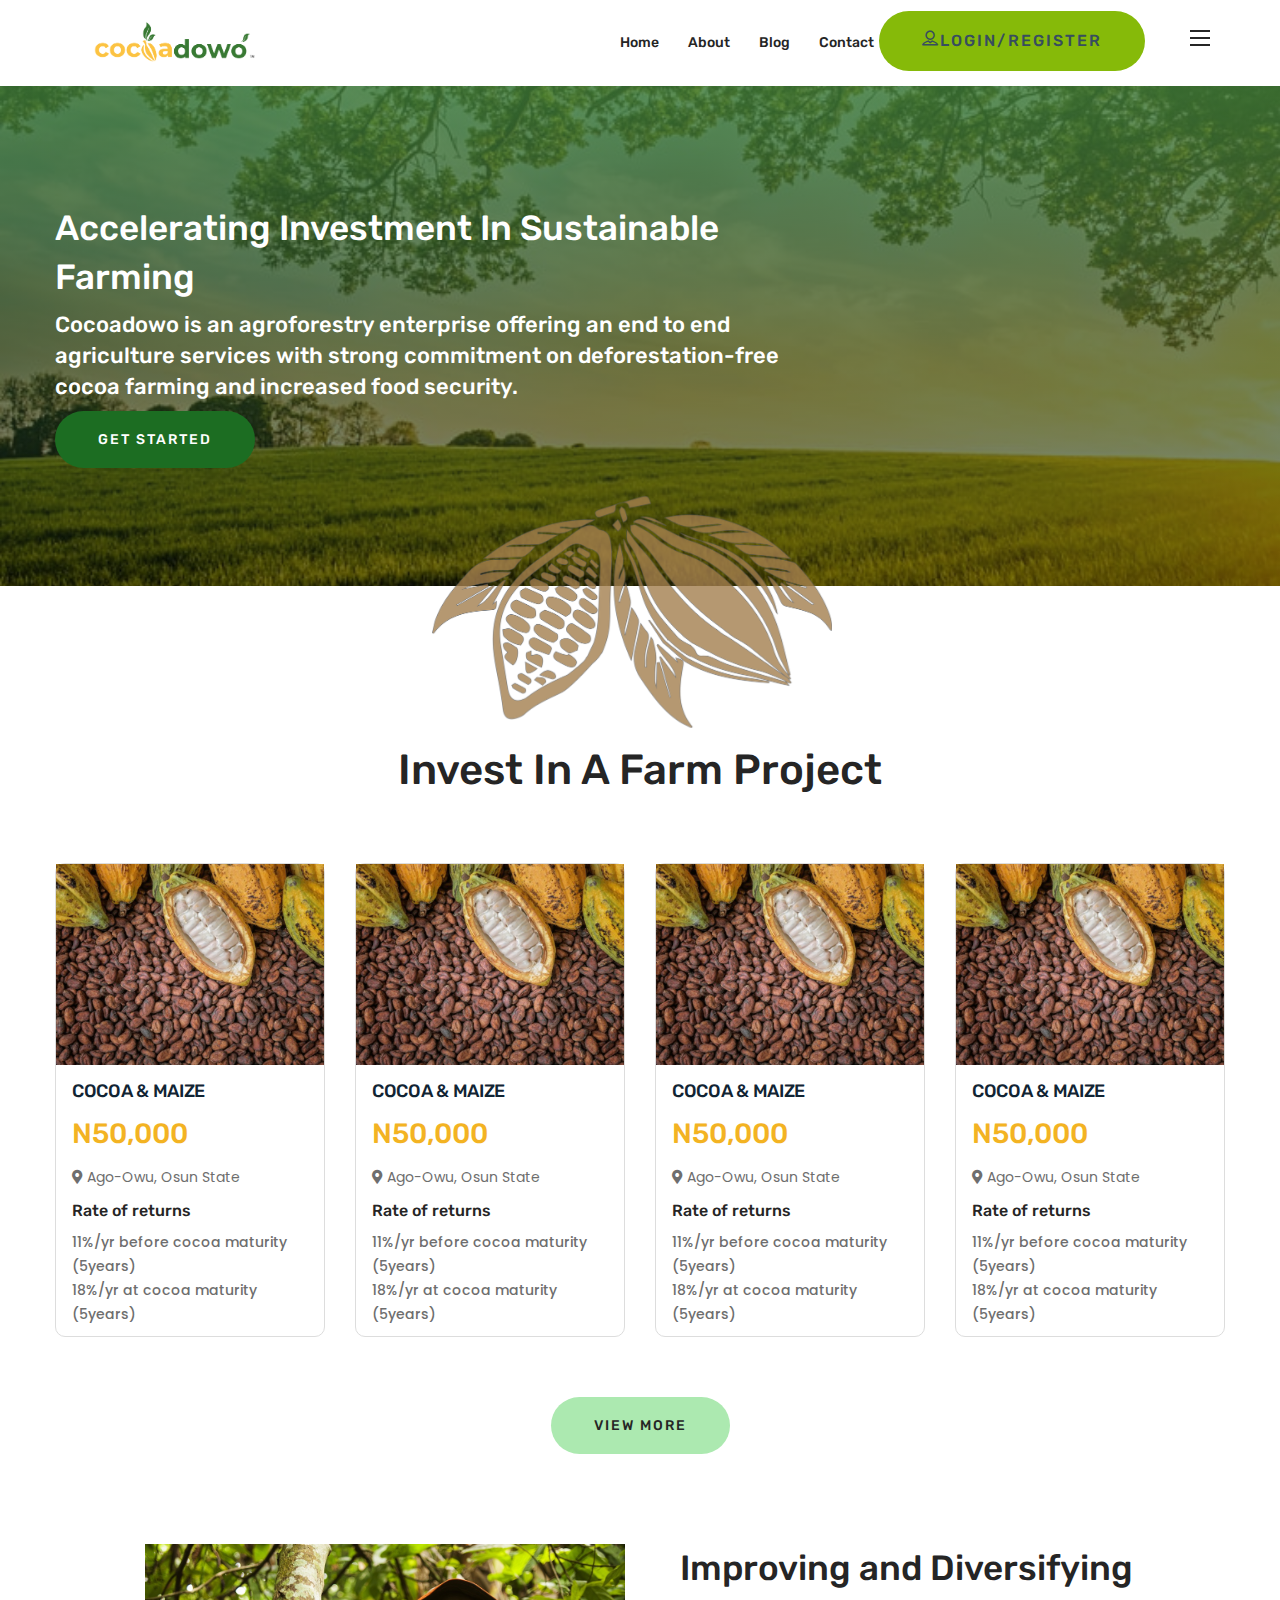
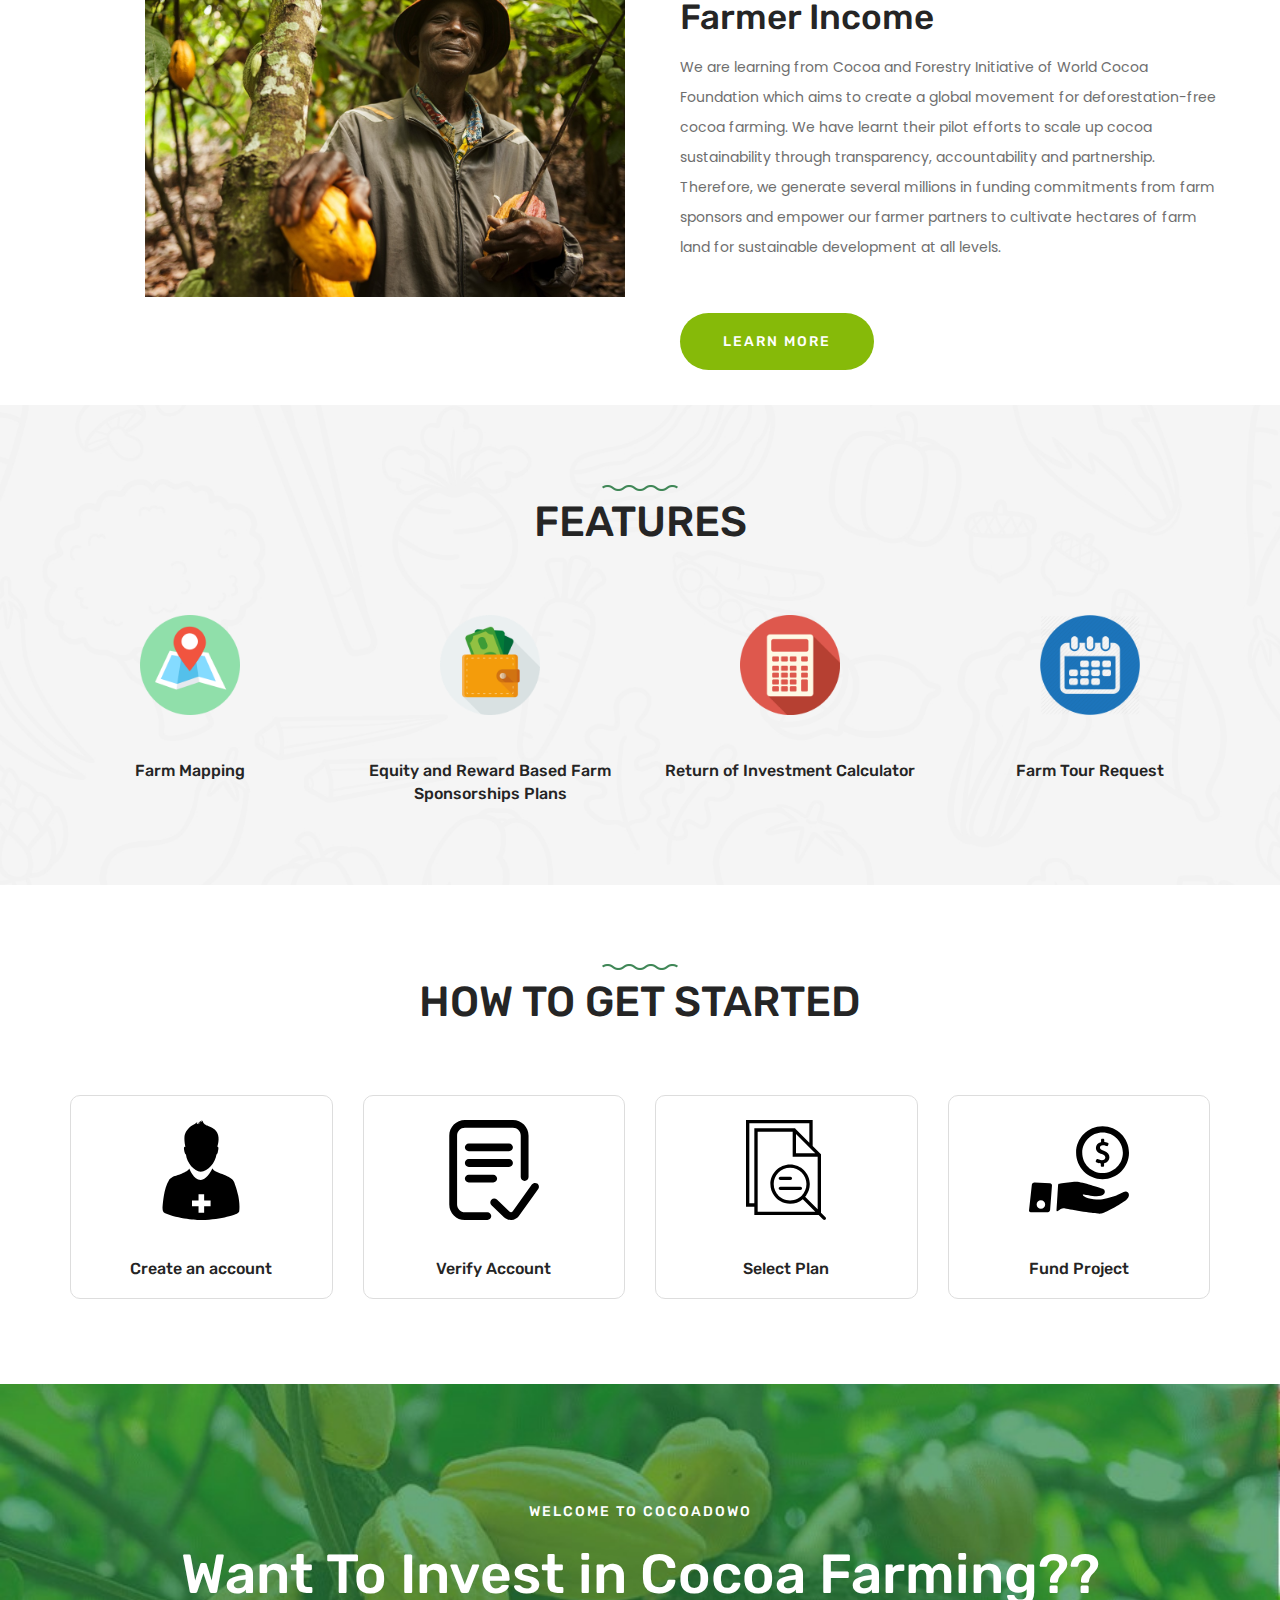
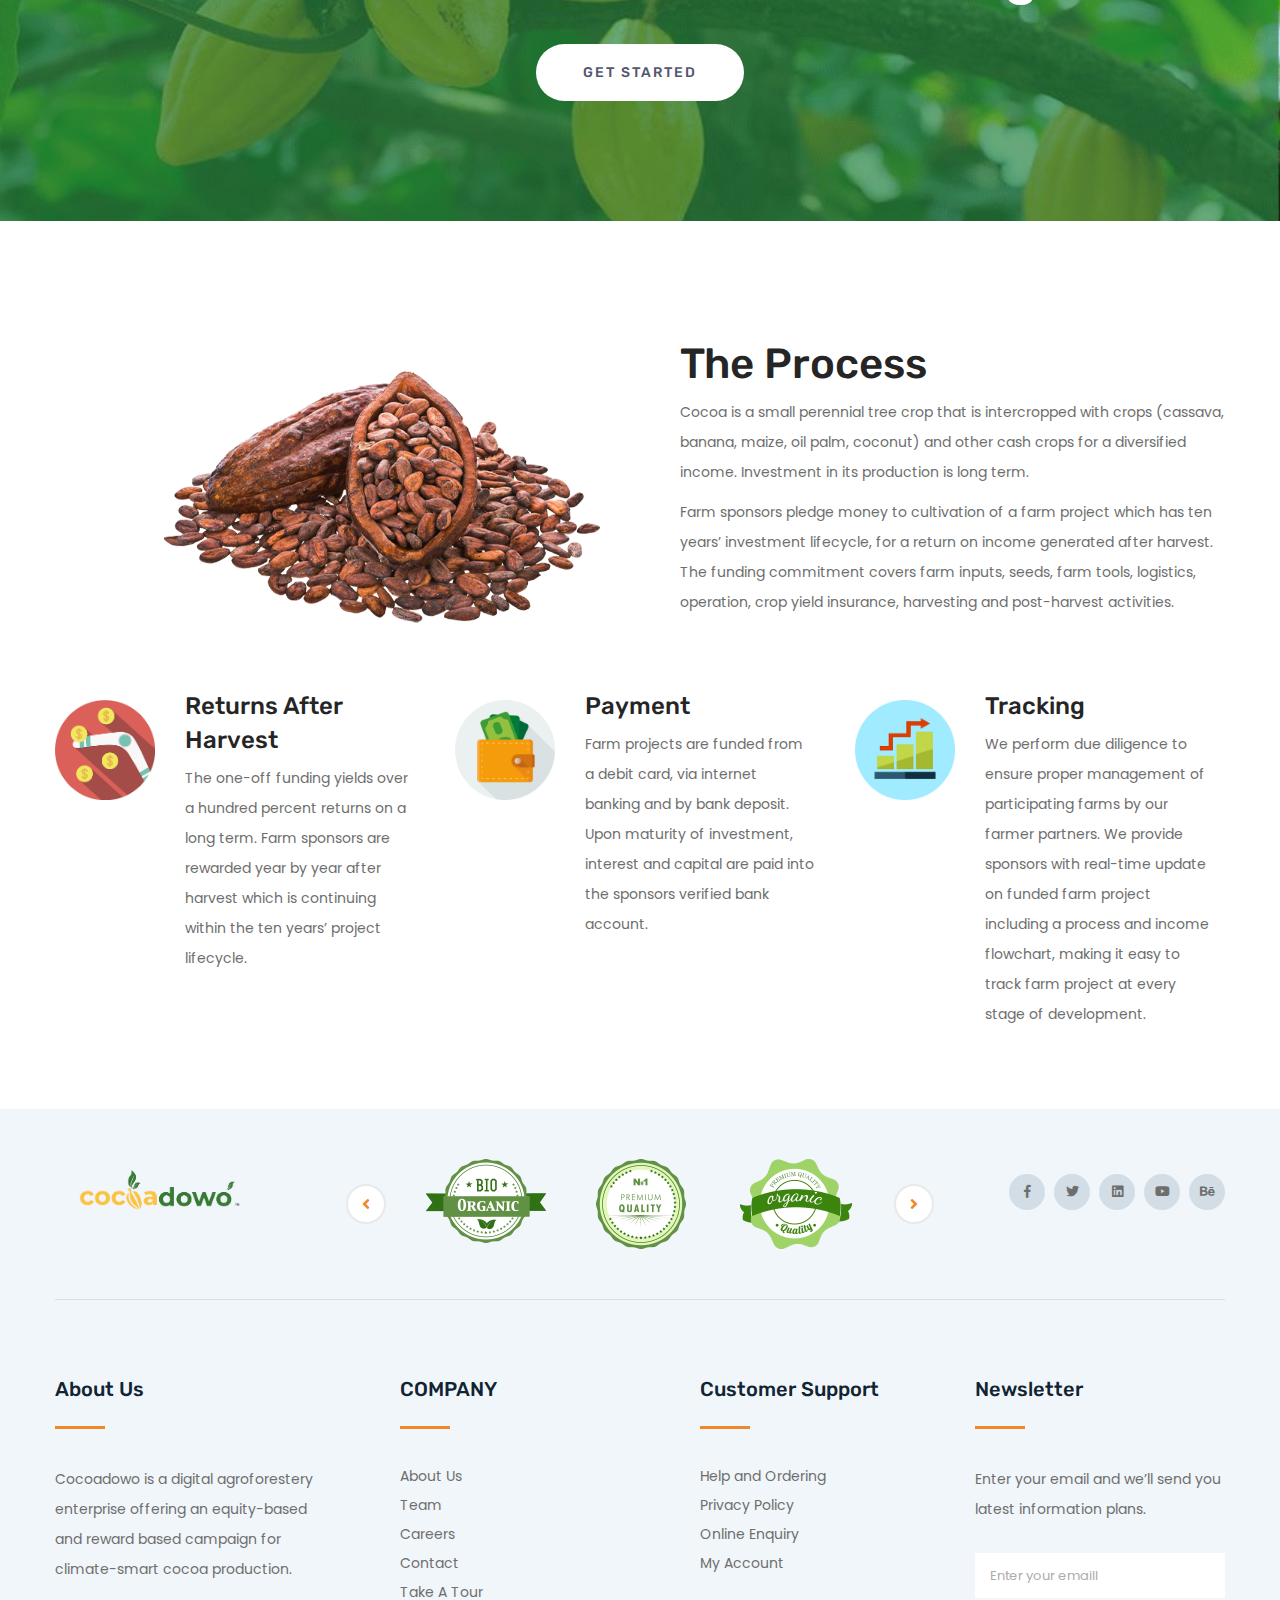
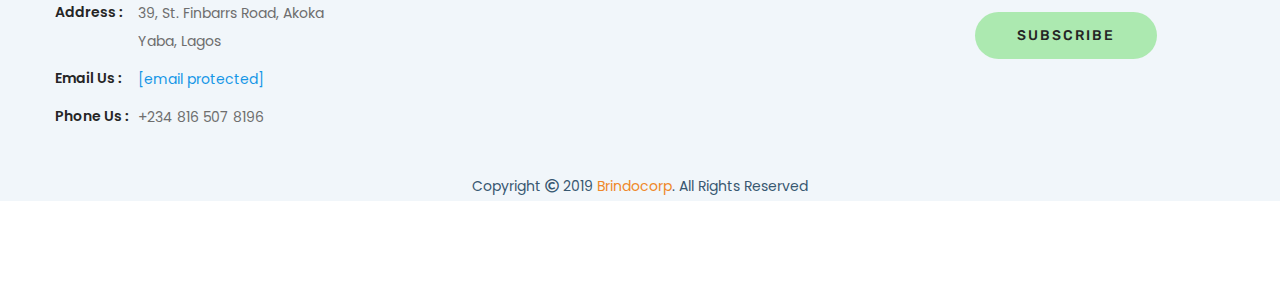
==== commit 9fec3ca7: "update ui slider background" ====
--- a/index.html
+++ b/index.html
@@ -33,16 +33,16 @@
         <div id="sticky-header" class="main-menu-area header-2-menu pl-55 pr-55">
             <div class="container-fluid">
                 <div class="row">
-                    <div class="col-xl-2 col-lg-2 d-flex align-items-center">
+                    <div class="col-xl-2 col-lg-2 d-flex align-items-center h-86">
                         <div class="logo">
                             <a href="index.html"><img src="img/logo/logo.png" width="200px" alt="" /></a>
                         </div>
                     </div>
-                    <div class="col-xl-8 col-lg-7">
+                    <div class="col-xl-8 col-lg-7 h-86">
 
                         <div class="main-menu">
                             <nav id="mobile-menu">
-                                <ul>
+                                <ul class="h-86">
                                     <li><a href="index.html">Home </a> </li>
                                     <li><a href="about.html">About</a></li>
                                     <li><a href="blog.html">Blog</a></li>
@@ -55,7 +55,7 @@
                         </div>
                         <div class="mobile-menu"></div>
                     </div>
-                    <div class="col-xl-2 col-lg-3">
+                    <div class="col-xl-2 col-lg-3 h-86">
                         <div class="header2-right d-none d-md-none d-lg-block">
                             <div class="menu-bar f-right info-bar text-right d-none d-md-none d-lg-block">
                                 <span></span>
@@ -72,7 +72,7 @@
                             </div>
                             <div class="header-right f-right d-none d-md-block">
                                 <ul>
-                                    <li class="unser-icon"><a href="#"><i class="dripicons-user"></i> Login/Register</a>
+                                    <li class="unser-icon"><a href="#" class="btn"><i class="dripicons-user"></i> Login/Register</a>
                                     </li>
 
                                 </ul>
@@ -138,14 +138,15 @@
             </div>
             <div class="slider-active">
                 <div class="single-slider slider-height d-flex align-items-center"
-                    data-background="img/slider/slider2.png">
+                    data-background="img/bg/bg-1.jpg">
                     <div class="container">
                         <div class="row ">
                             <div class="col-xl-8 col-lg-8">
                                 <div class="slider-content slider-text">
-                                    <h2 data-animation="fadeInUp" data-delay=".3s">Accelerating Investment In Sustainable Farming
+                                    <h2 class="text-white" data-animation="fadeInUp" data-delay=".3s">Accelerating Investment In Sustainable Farming
                                     </h2>
-                                    <h4 data-animation="fadeInUp" data-delay=".5s">Cocoadowo is an agroforestry
+                                    <h4 class="text-white" data-animation="fadeInUp" data-delay=".5s">Cocoadowo is an
+                                        agroforestry
                                         enterprise offering an end to end agriculture services with strong commitment on
                                         deforestation-free cocoa farming and increased food security.</h4>
                                     <a class="btn" href="#" data-animation="fadeInUp" data-delay=".7s">Get Started</a>
--- a/css/style.css
+++ b/css/style.css
@@ -325,8 +325,8 @@
 .pos-rel {
 	position: relative;
 }
-.header-logo {
-	margin-top: 3px;
+.header-logo  a img {
+	vertical-align: super;
 }
 .heder-button{}
 .heder-button a.btn {
@@ -339,7 +339,7 @@
 }
 .heder-button a.btn:hover{background:#86ba09;color:#fff;border-color:#86ba09;}
 .main-menu {
-	margin-left: 40px;
+	margin-right: 141px;
 	float: right;
 }
 .main-menu::after {
@@ -438,7 +438,10 @@
 }
 
 .side-menu ul li:hover a {
-  color: #ff4a57; }
+	color: #ff4a57; }
+.h-86 {
+	height: 86px;
+}
 .header-right {
 	margin-left: 35px;
 	margin-top: 24px;
@@ -524,7 +527,7 @@
 /* header 3 */
 .header-2-menu .main-menu nav > ul > li > a {
 	color: #252525;
-	padding: 42px 0;
+	padding: 36px 0;
 	text-transform: capitalize;
 }
 .header-2-menu .header-lang {
@@ -534,14 +537,14 @@
 	margin-right: 50px;
 }
 .header-2-menu .menu-bar {
-	padding-top: 37px;
+	padding-top: 25px;
 }
 .header-2-menu .header-right ul li {
 	margin-left: 20px;
 }
 .header-2-menu .header-right {
 	margin-right: 65px;
-	margin-top: -24px;
+	margin-top: -40px;
 }
 .header-2-menu{}
 .header-icon {
@@ -620,10 +623,11 @@
 	text-transform: capitalize;
 	margin-bottom: 48px;
 	margin-top: 29px;
+	color: white;
 }
 .slider-text a.btn {
-	background: #fff;
-	color: #525470;
+	background: #1c6d22;
+	color: #fff;
 	transition: .3s;
 }
 .slider-text a.btn:hover{background: #f29c1f;color:#fff;}
--- a/css/responsive.css
+++ b/css/responsive.css
@@ -45,7 +45,7 @@
 }
 
 .header-2-menu .header-right {
-	margin-top: -24px;
+	margin-top: -40px;
 }
 
 .main-menu ul {
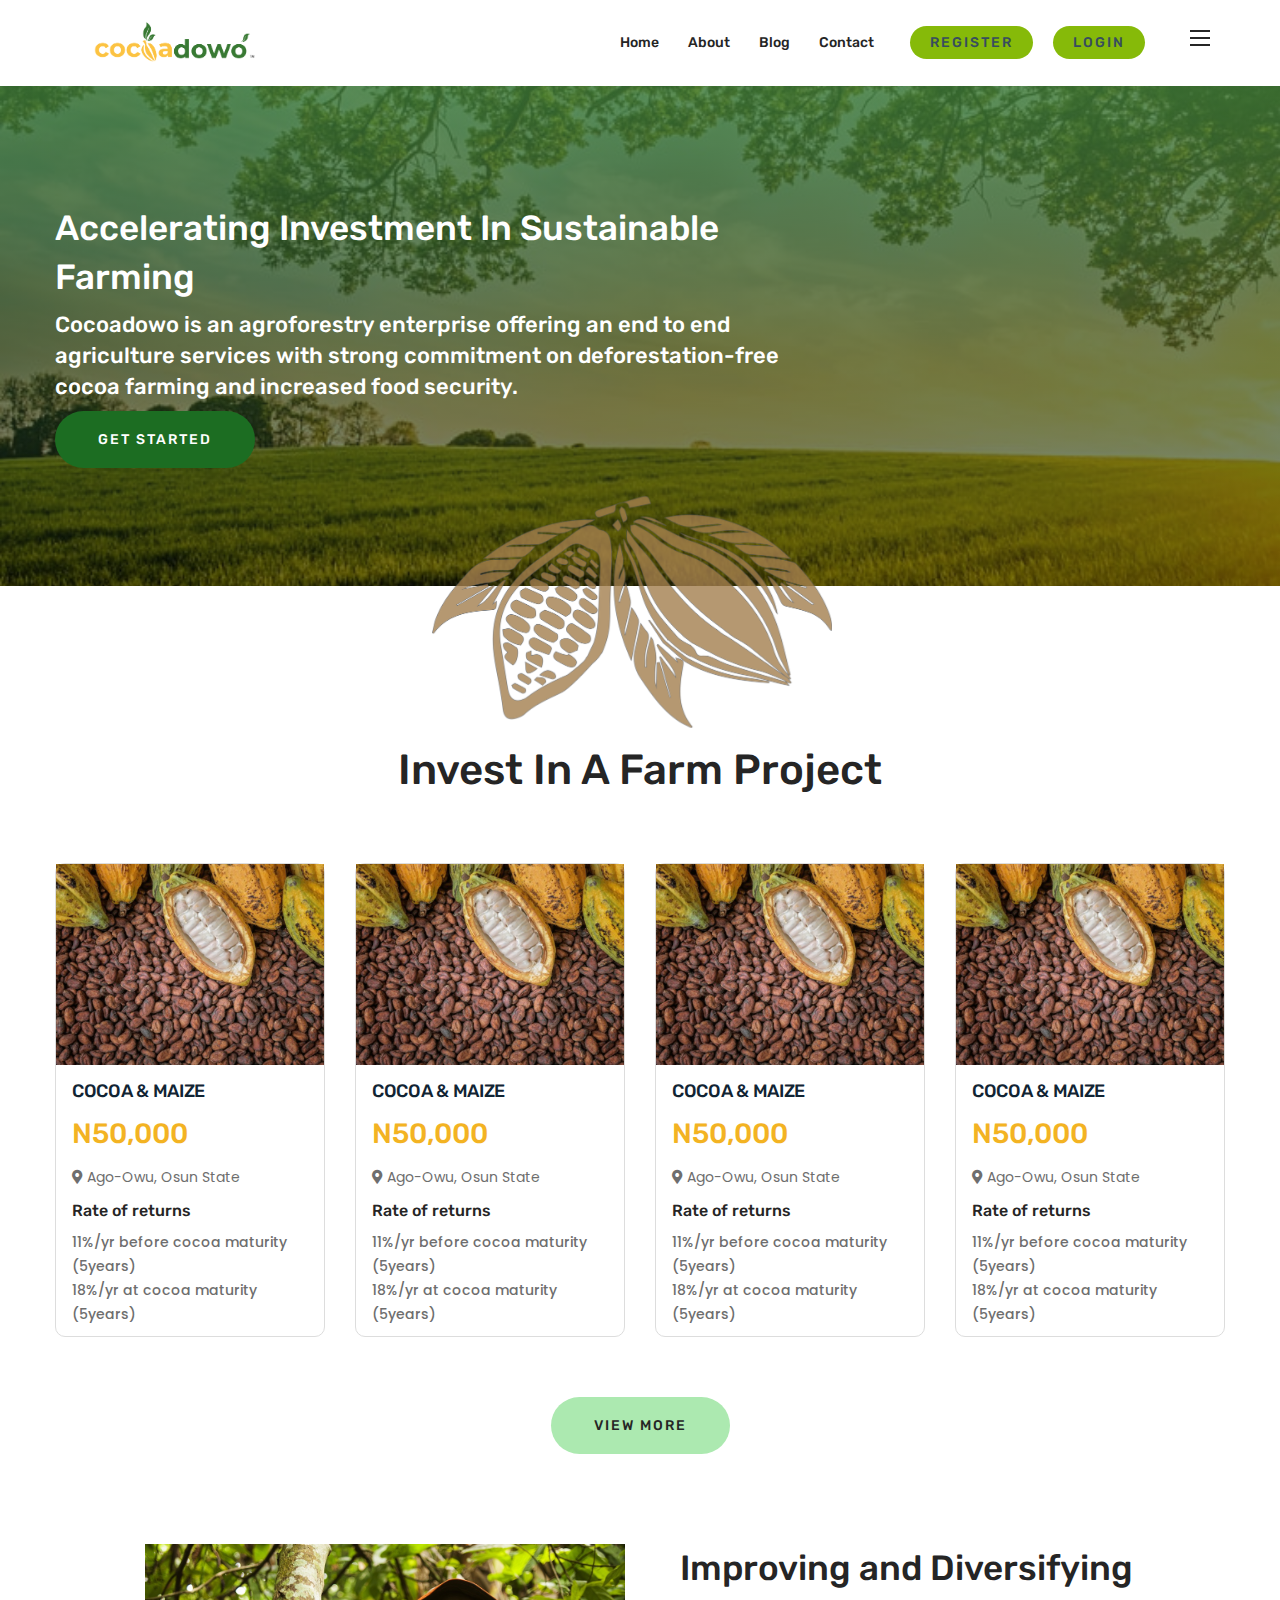
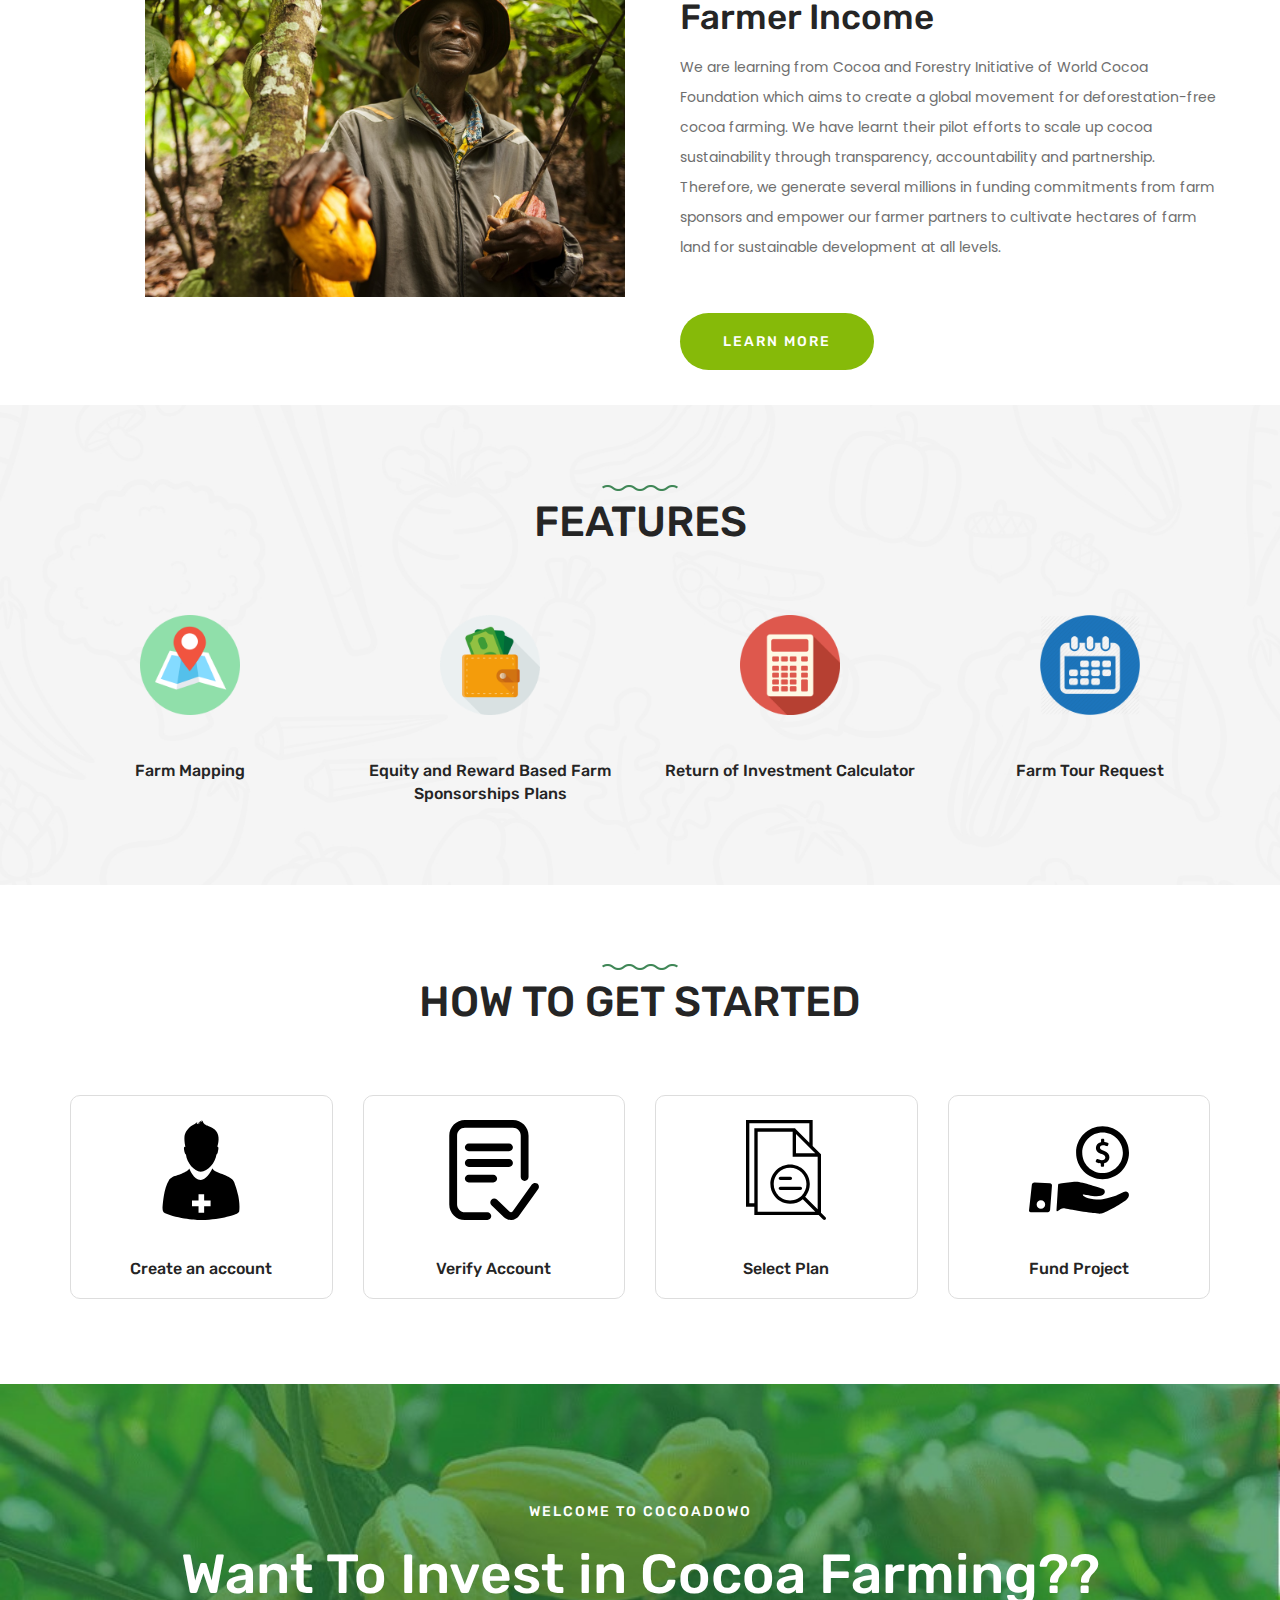
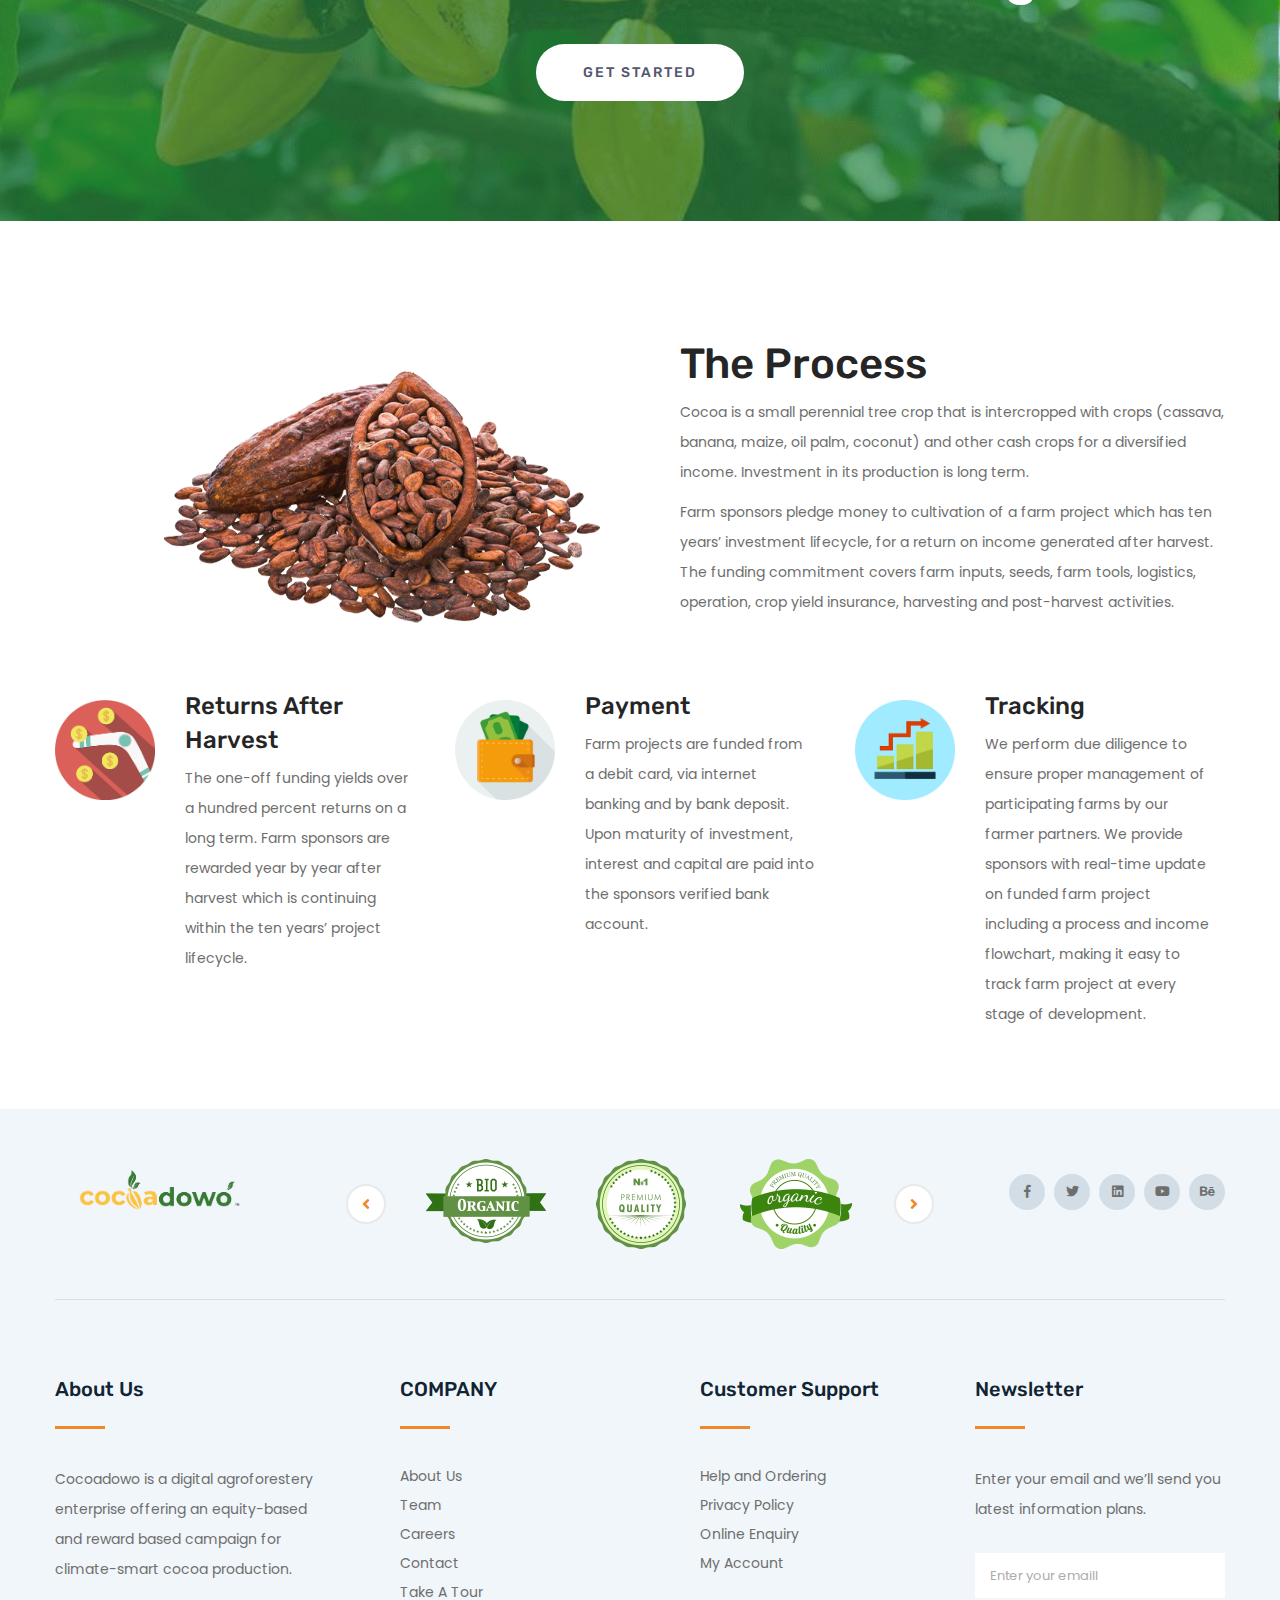
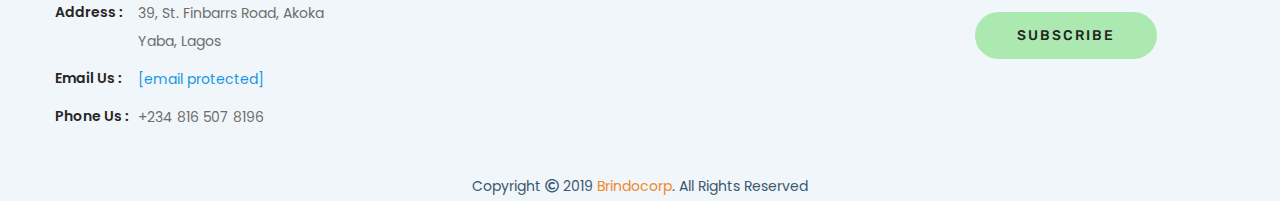
==== commit ce977dd8: "Split login and signup button" ====
--- a/index.html
+++ b/index.html
@@ -72,9 +72,10 @@
                             </div>
                             <div class="header-right f-right d-none d-md-block">
                                 <ul>
-                                    <li class="unser-icon"><a href="#" class="btn"><i class="dripicons-user"></i> Login/Register</a>
+                                    <li class="unser-icon"><a href="#" class="btn header-btn"> Register</a>
                                     </li>
-
+                                    <li class="unser-icon"><a href="#" class="btn header-btn"> Login</a>
+                                    </li>
                                 </ul>
                             </div>
                         </div>
@@ -271,7 +272,7 @@
         <!-- product-area-end -->
 
         <!-- about-us-area-start -->
-        <div class="about-area pt-30 pb-80 res-pt-15">
+        <div class="about-area pt-30 res-pt-15">
             <div class="container">
                 <div class="row">
                     <div class="col-xl-6 col-lg-6">
@@ -539,7 +540,7 @@
             <!-- cta-area-end -->
 
             <!-- about-area-start -->
-            <div class="about-area pt-120 pb-80">
+            <div class="about-area pt-120">
                 <div class="container">
                     <div class="row">
                         <div class="col-xl-6 col-lg-6">
@@ -568,7 +569,7 @@
                 </div>
 
                 <div class="container">
-                    <div class="row">
+                    <div class="row pb-80">
                         <div class="col-xl-4 col-lg-6">
                             <div class="about-list">
                                 <div class="about-icon">
--- a/css/style.css
+++ b/css/style.css
@@ -226,6 +226,13 @@
 .breadcrumb > .active {
 	color: #888;
 }
+.header-right ul {
+	display: inline-flex;
+}
+.header-right ul li a.header-btn {
+	font-size: 14px;
+	padding: 6px 20px;
+}
 
 /* scrollUp */
 #scrollUp {
@@ -544,7 +551,7 @@
 }
 .header-2-menu .header-right {
 	margin-right: 65px;
-	margin-top: -40px;
+	margin-top: -25px;
 }
 .header-2-menu{}
 .header-icon {
--- a/css/responsive.css
+++ b/css/responsive.css
@@ -45,7 +45,7 @@
 }
 
 .header-2-menu .header-right {
-	margin-top: -40px;
+	margin-top: -25px;
 }
 
 .main-menu ul {
@@ -363,6 +363,11 @@
 
 }
 
+@media (max-width: 991px) {
+	.h-86 {
+		height: unset;
+	}
+}
 
 /* Large Mobile :480px. */
 @media only screen and (min-width: 480px) and (max-width: 767px) {
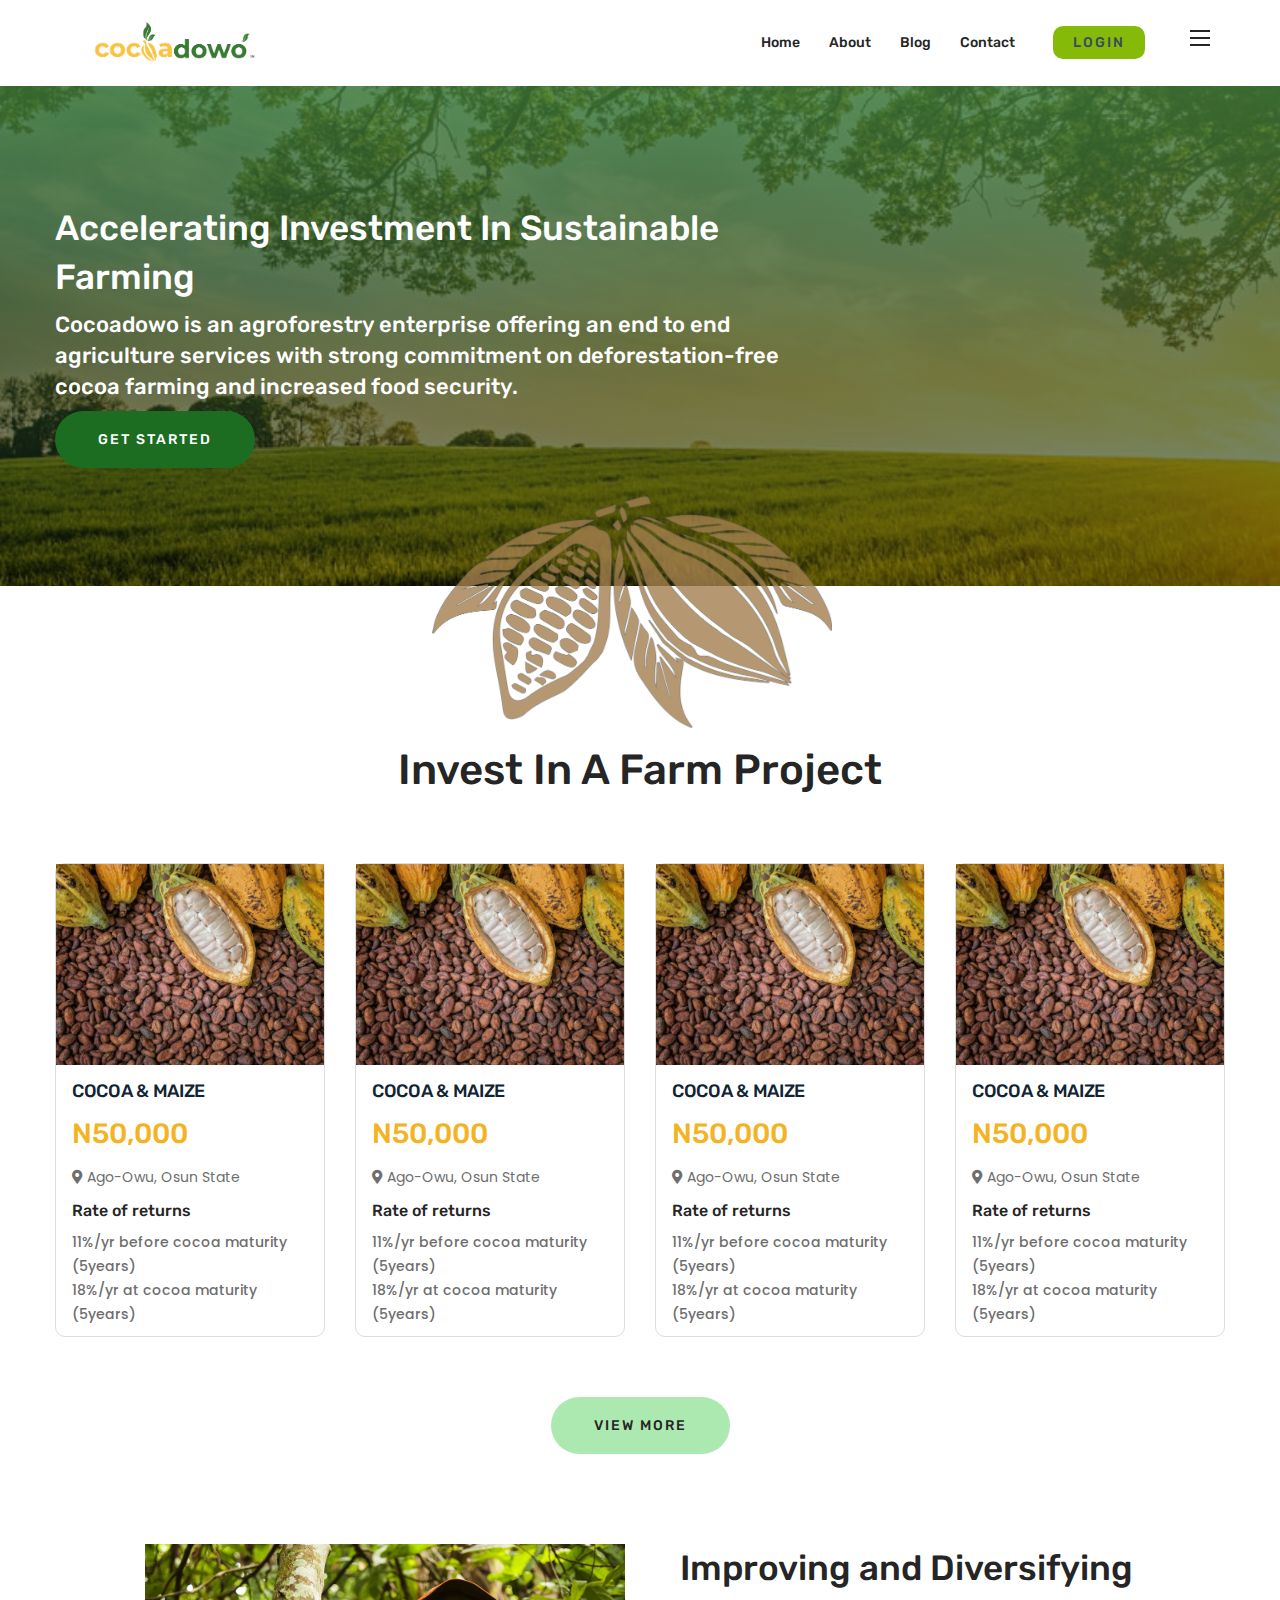
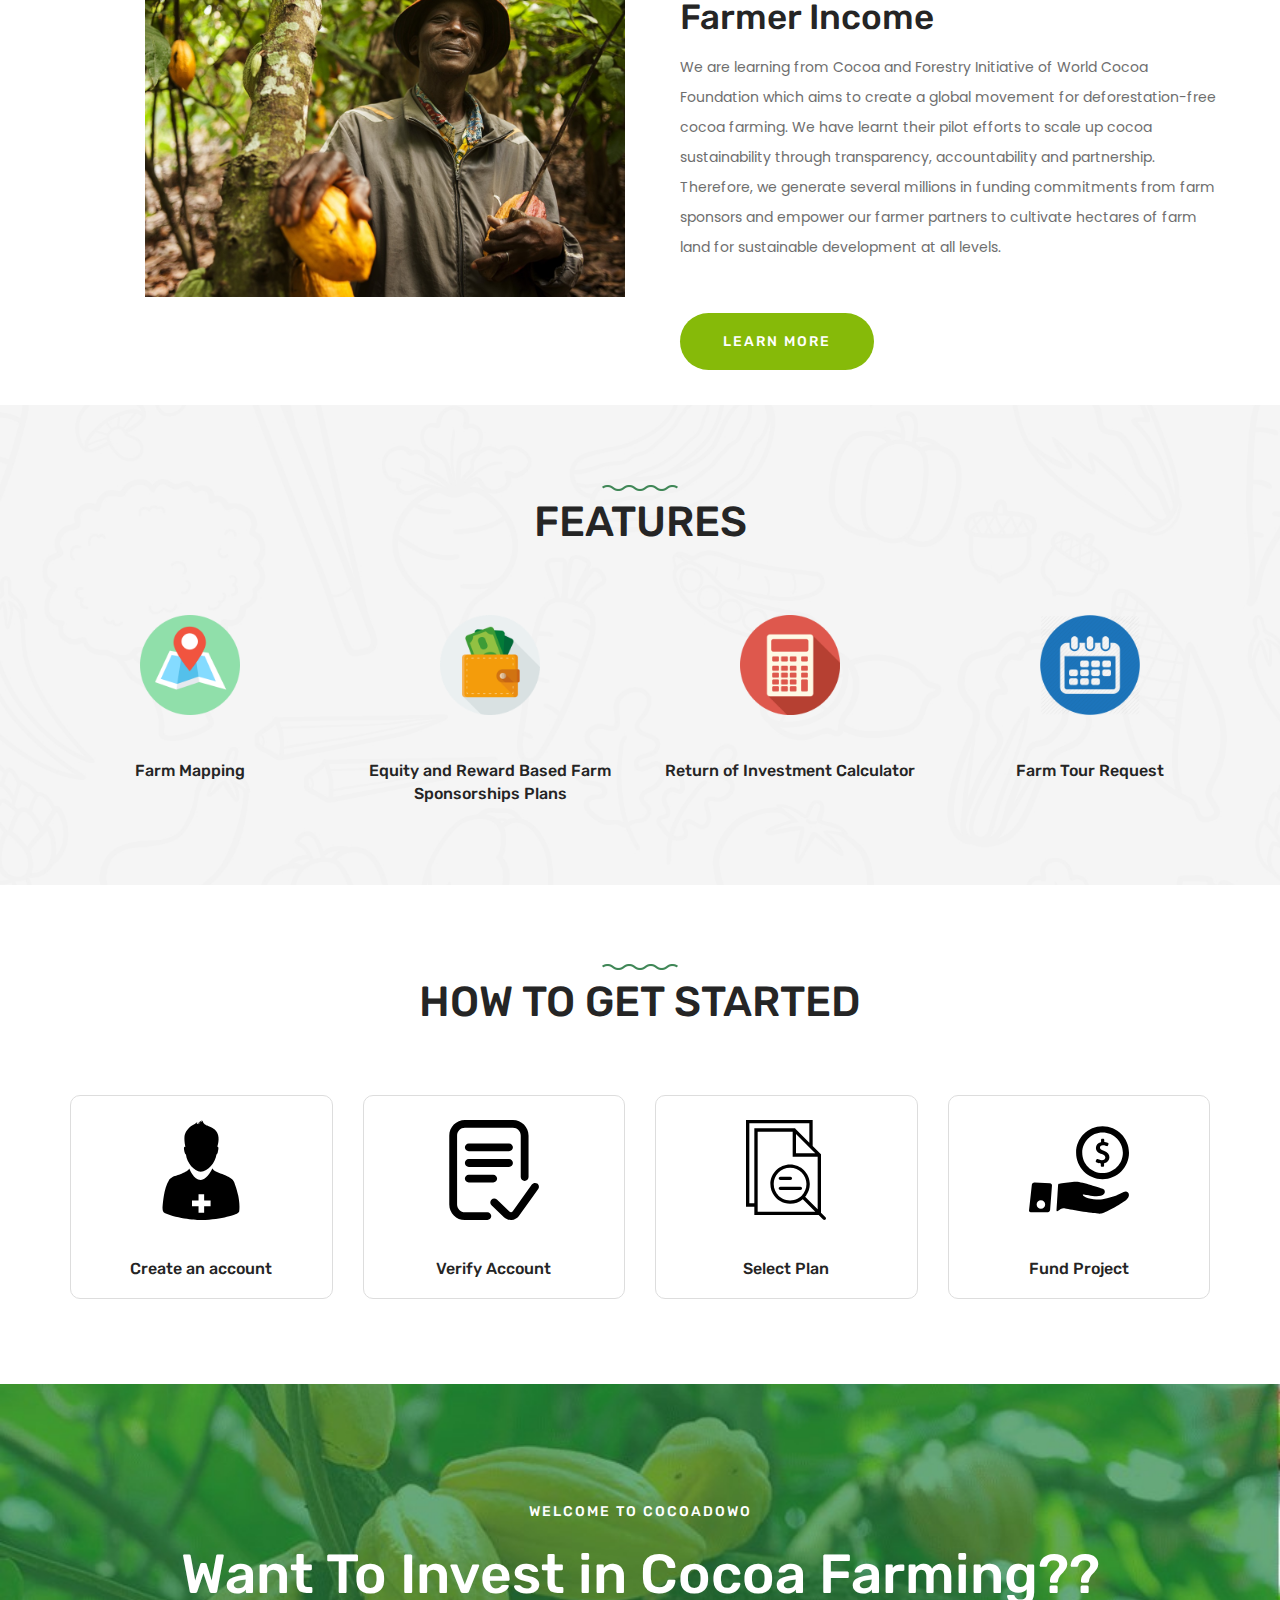
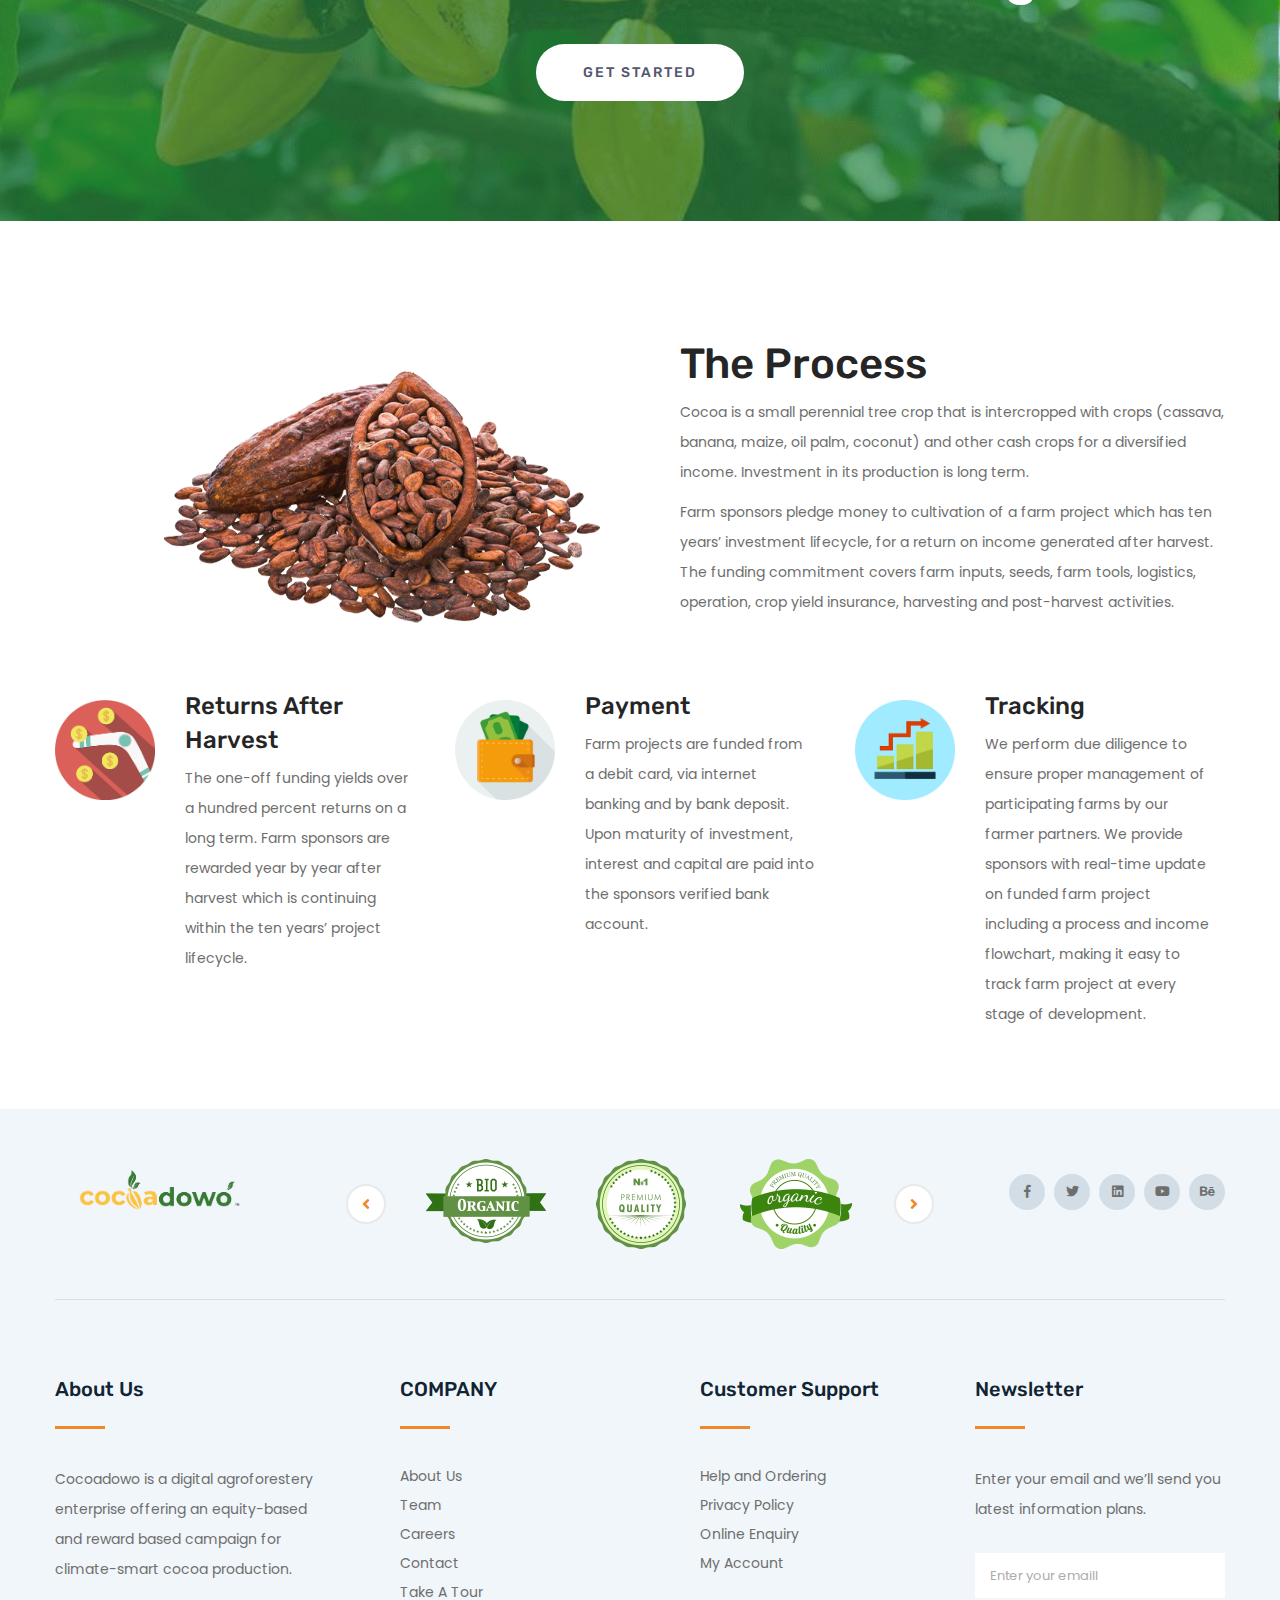
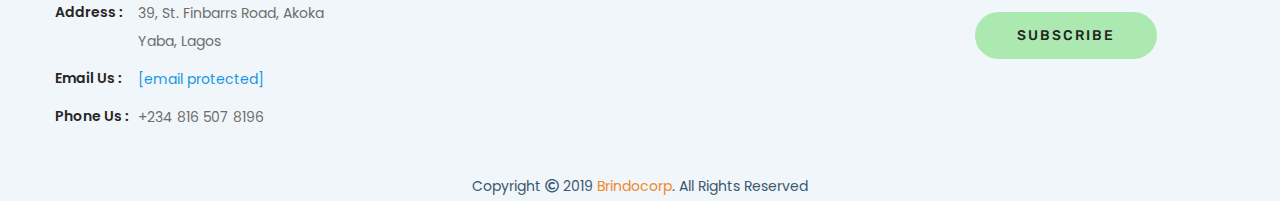
==== commit d28a9df5: "remove excess border" ====
--- a/index.html
+++ b/index.html
@@ -72,8 +72,6 @@
                             </div>
                             <div class="header-right f-right d-none d-md-block">
                                 <ul>
-                                    <li class="unser-icon"><a href="#" class="btn header-btn"> Register</a>
-                                    </li>
                                     <li class="unser-icon"><a href="#" class="btn header-btn"> Login</a>
                                     </li>
                                 </ul>
--- a/css/style.css
+++ b/css/style.css
@@ -232,6 +232,7 @@
 .header-right ul li a.header-btn {
 	font-size: 14px;
 	padding: 6px 20px;
+	border-radius: 10px;
 }
 
 /* scrollUp */
@@ -346,7 +347,6 @@
 }
 .heder-button a.btn:hover{background:#86ba09;color:#fff;border-color:#86ba09;}
 .main-menu {
-	margin-right: 141px;
 	float: right;
 }
 .main-menu::after {
